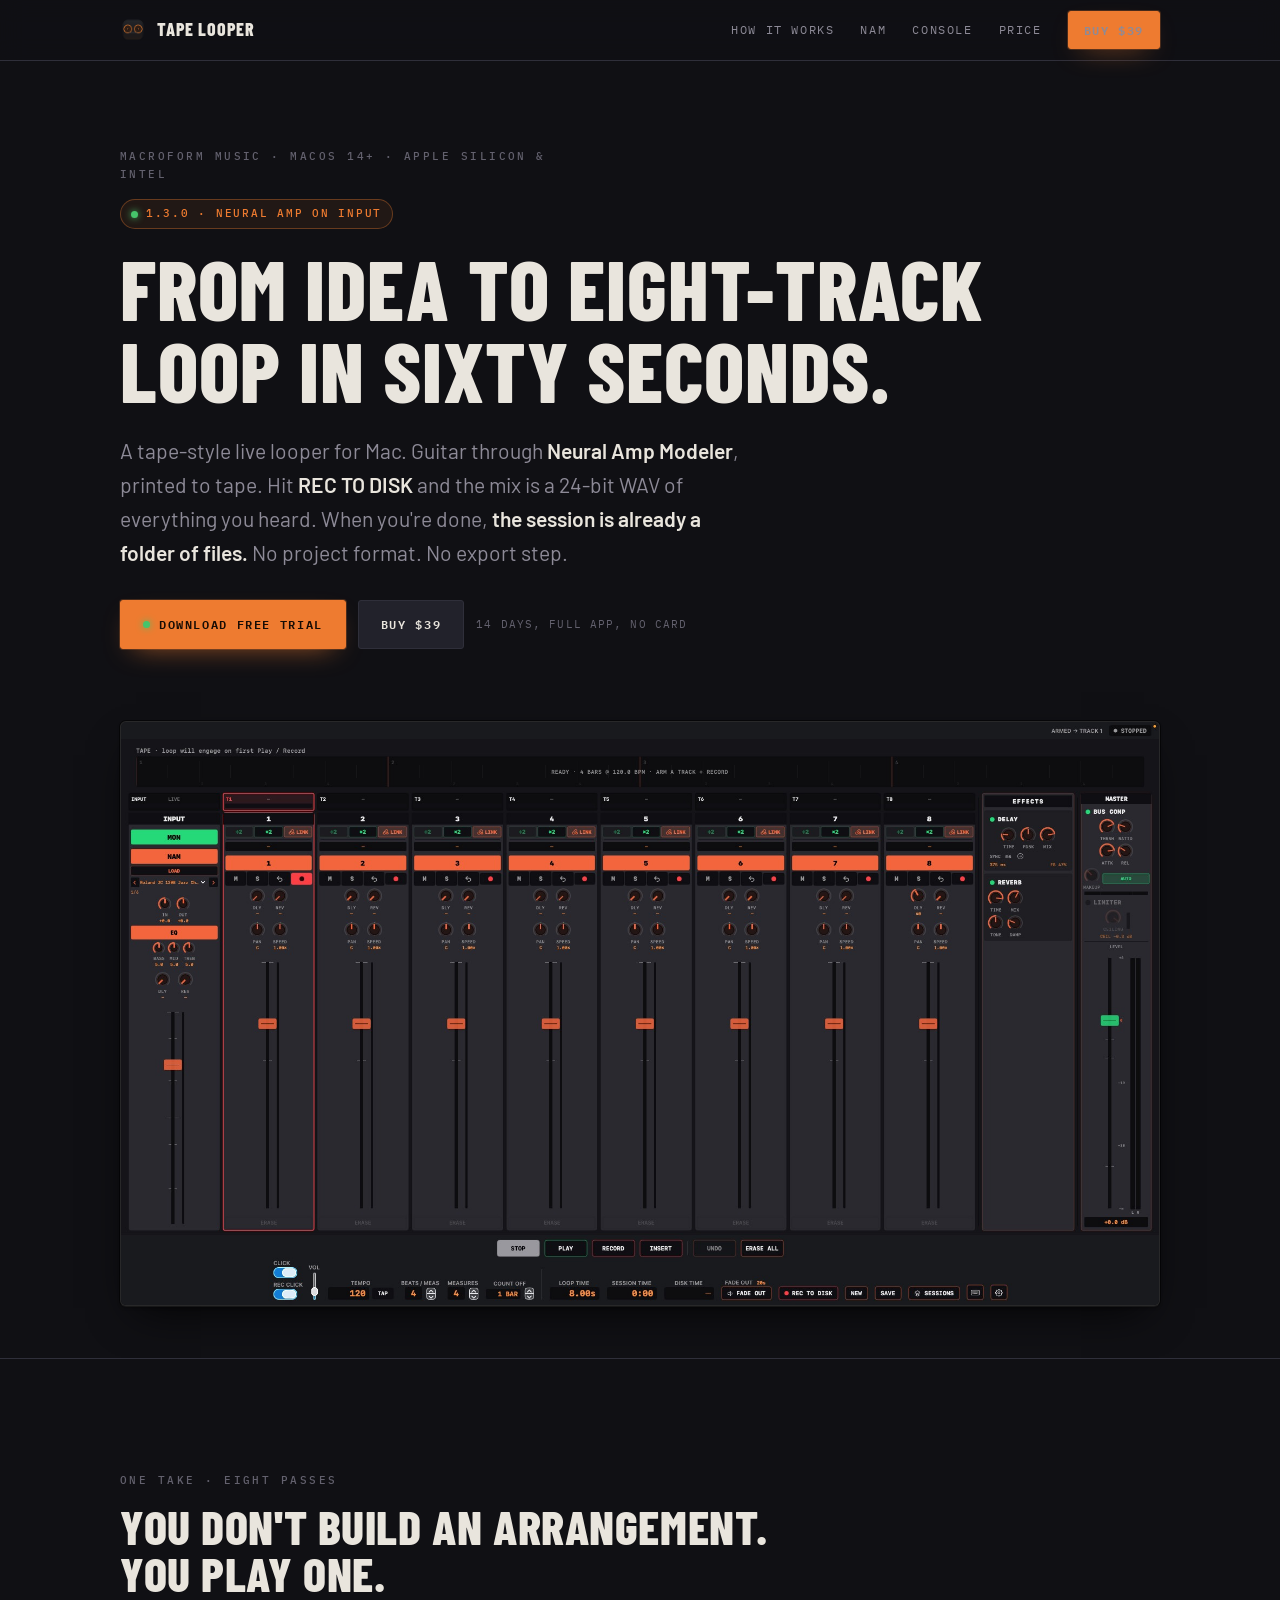
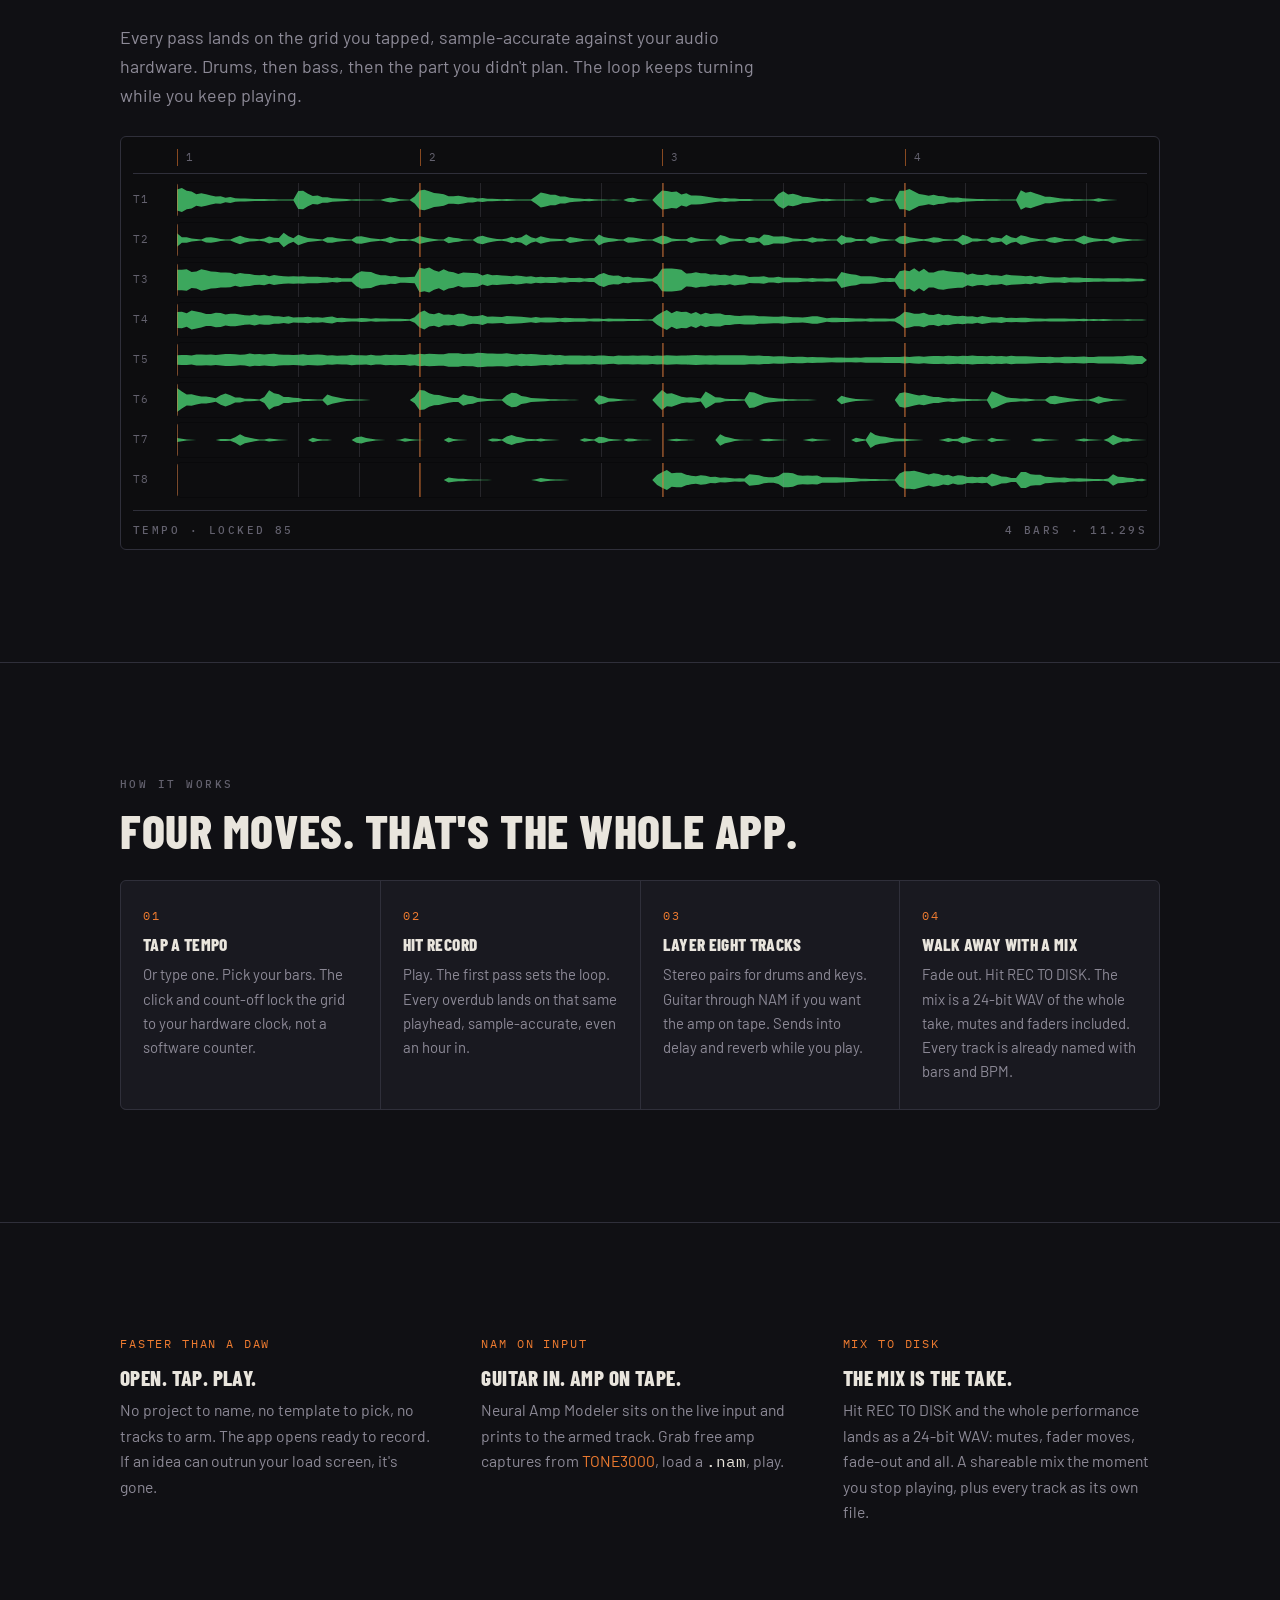
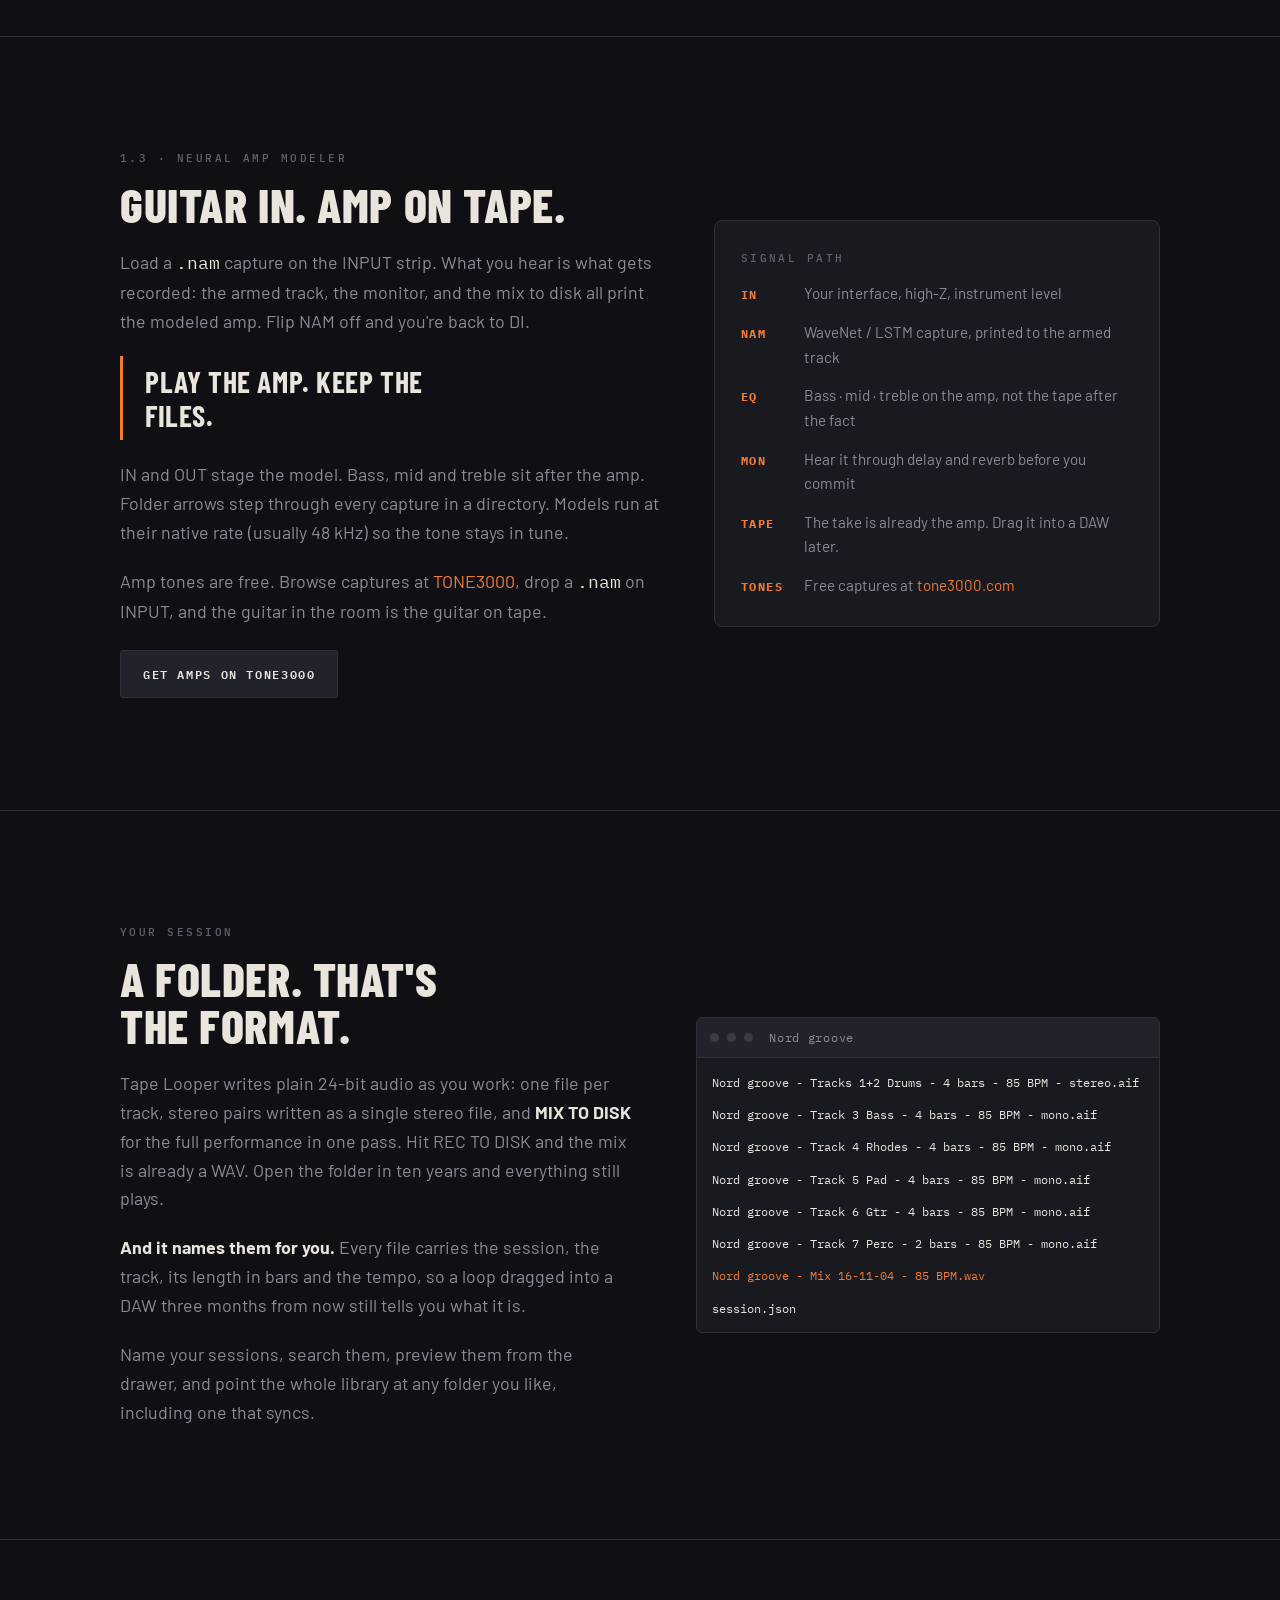
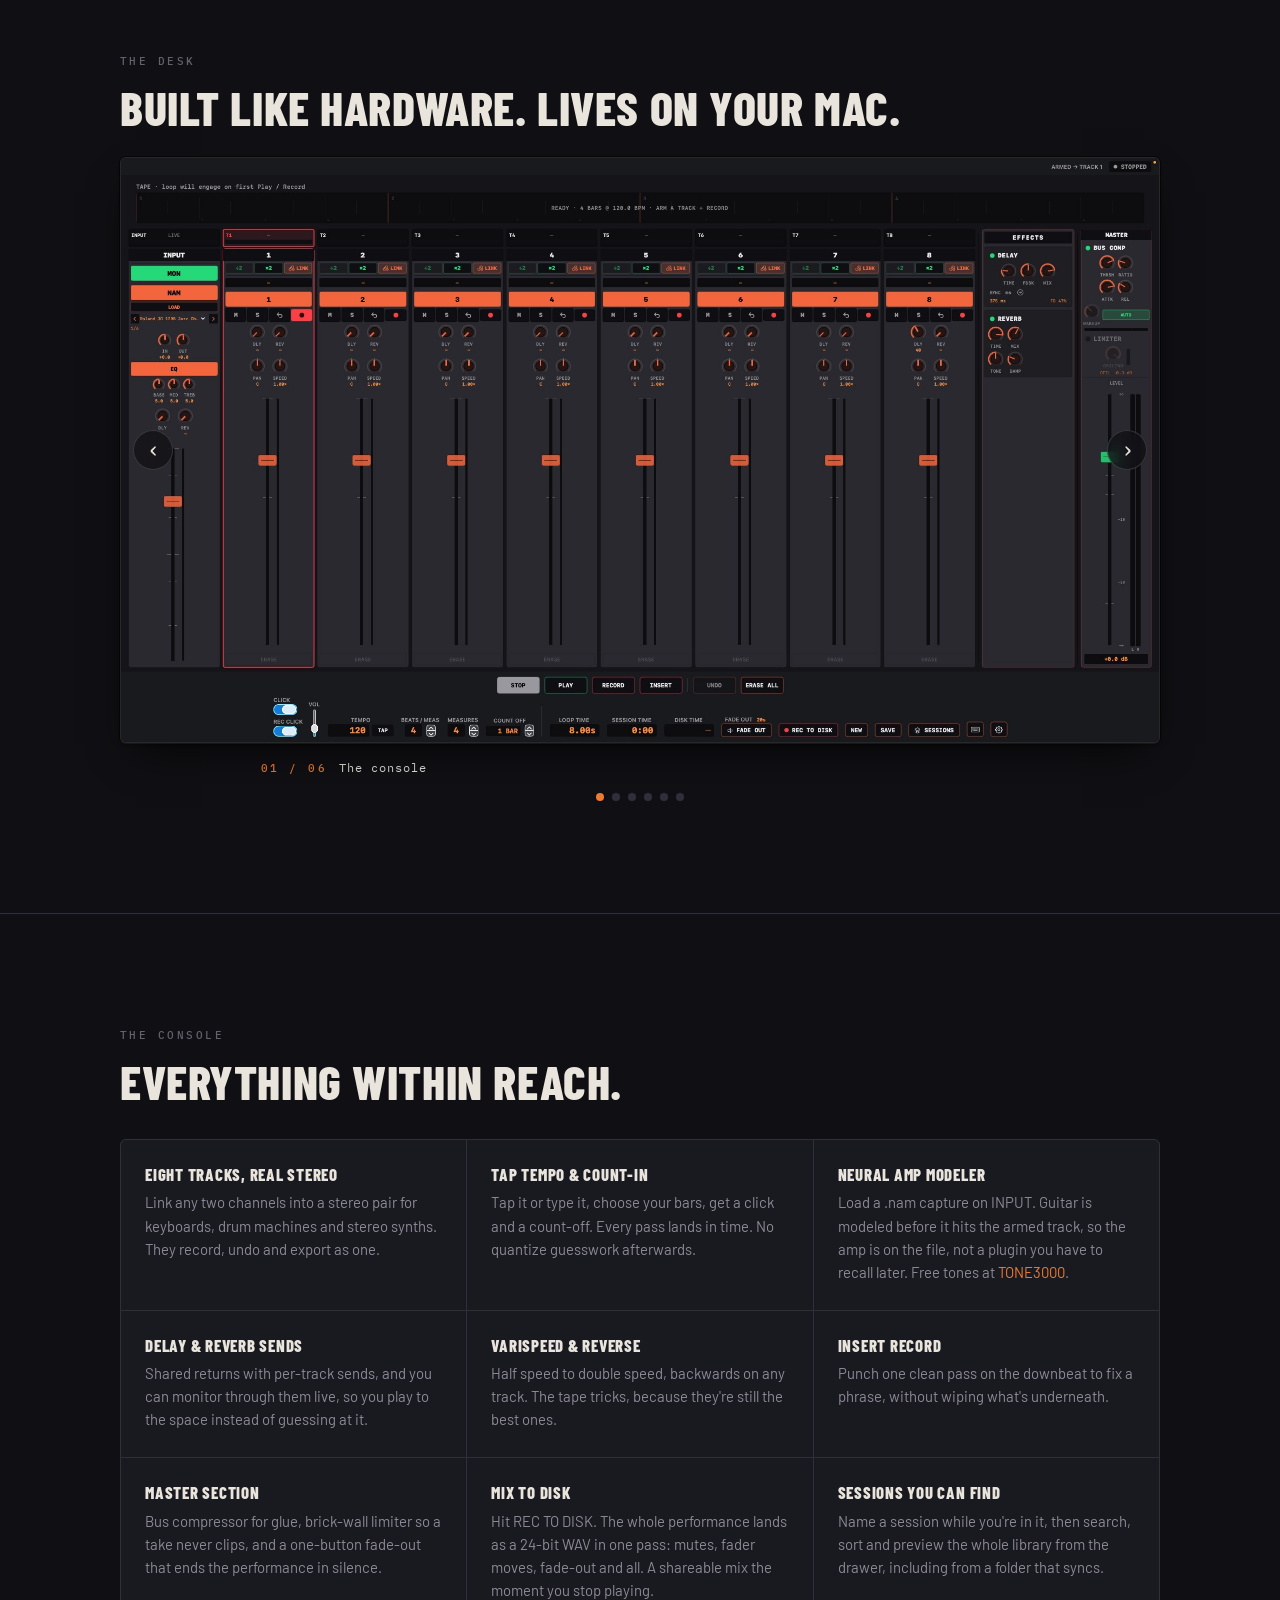
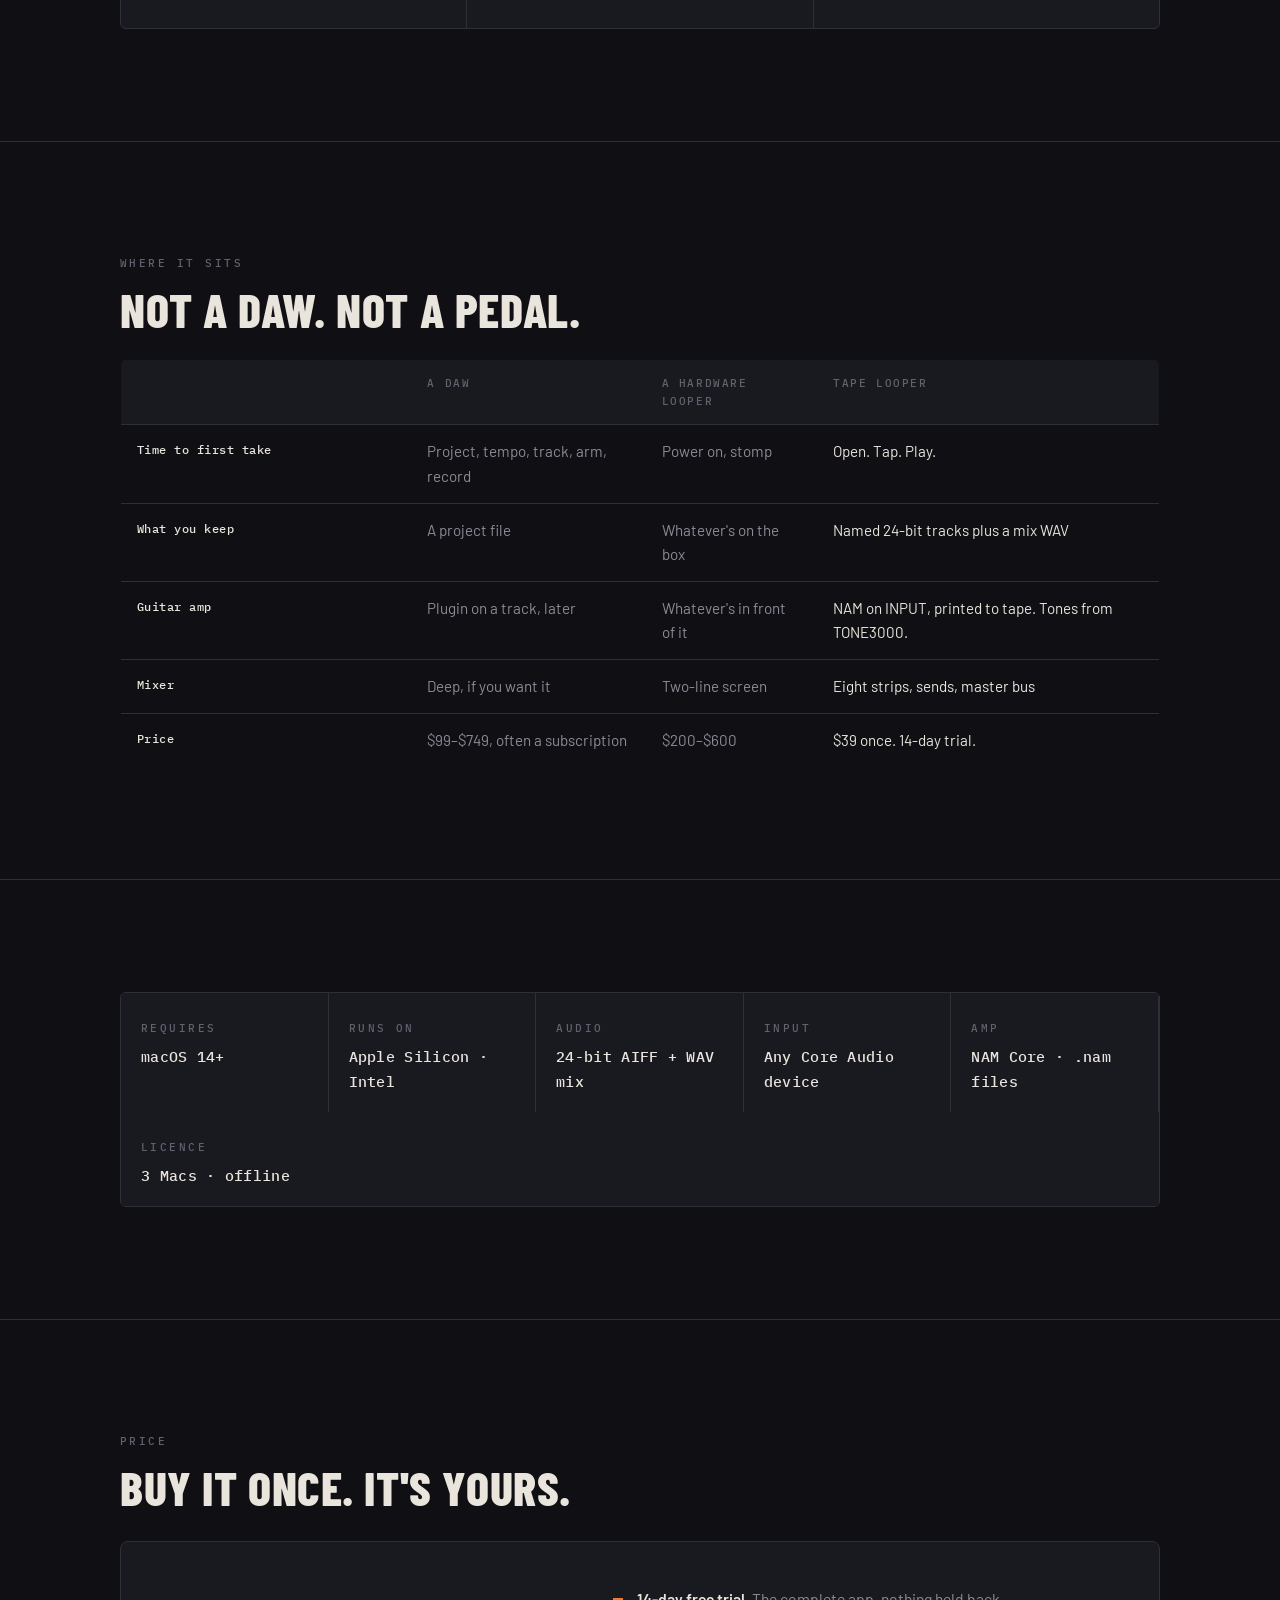
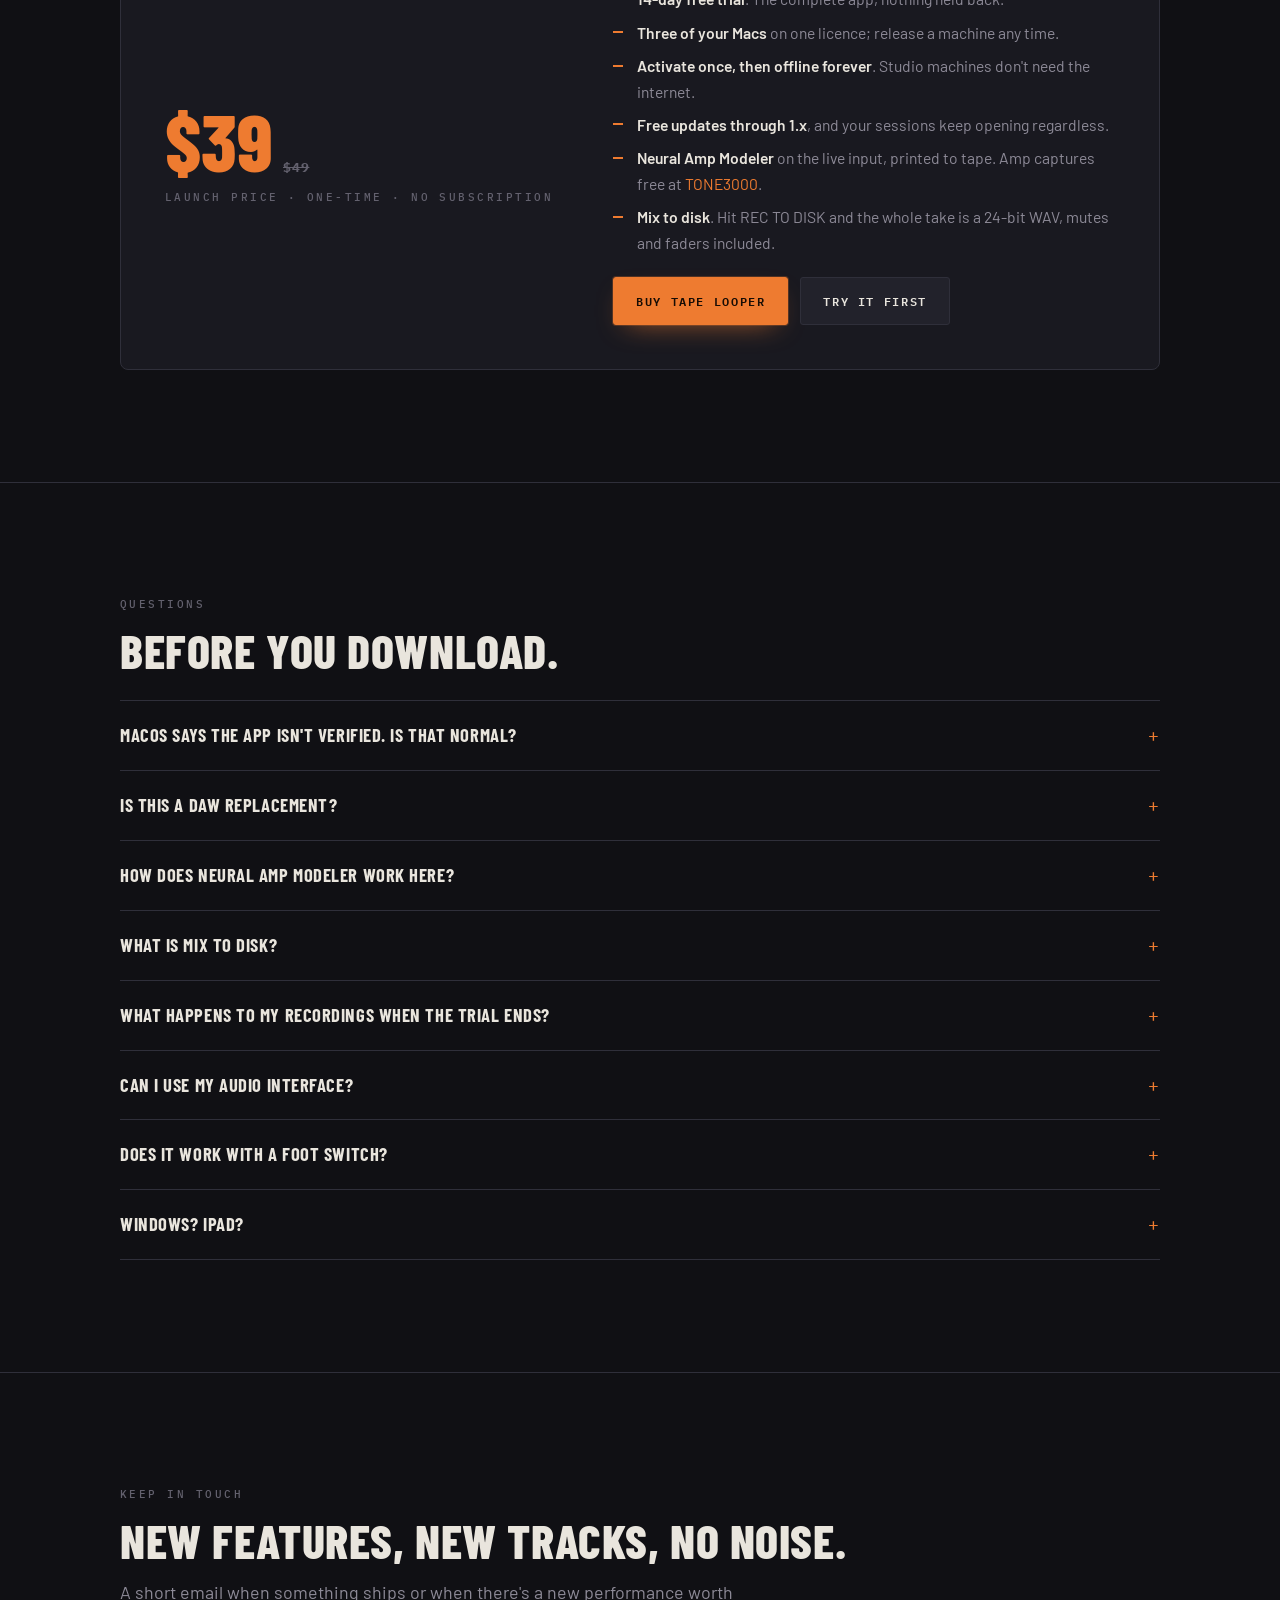
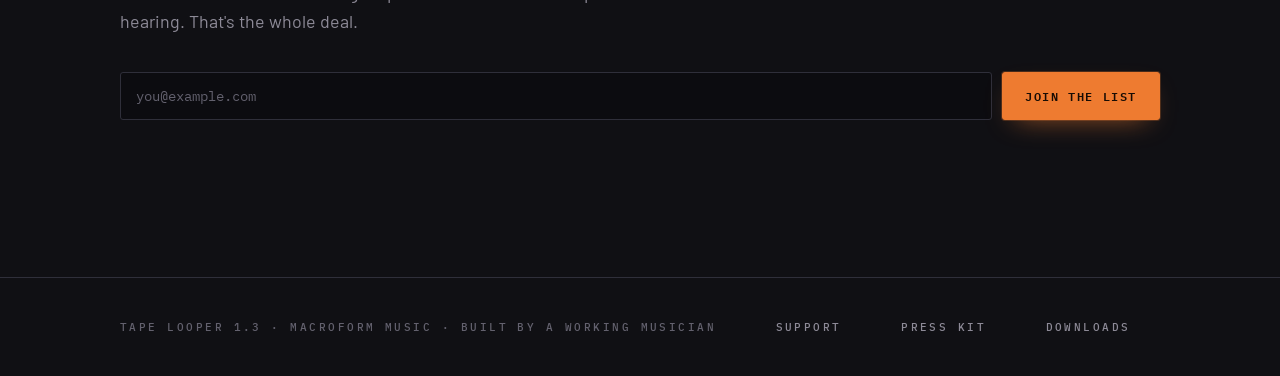
==== docs/index.html @ 1e046bfd "Tape Looper public downloads and product site" ====
<!doctype html>
<html lang="en">
<head>
<meta charset="utf-8">
<meta name="viewport" content="width=device-width, initial-scale=1">
<title>Tape Looper · 8-track tape looper for Mac</title>
<meta name="description" content="An 8-track tape-style live looper for Mac. Neural Amp Modeler on INPUT, mix to disk, and every track already a file you own. Amp captures free at TONE3000.">
<meta name="theme-color" content="#101014">
<meta name="keywords" content="looper, live looping, macOS, guitar looper, Neural Amp Modeler, NAM, TONE3000, mix to disk, tape looper, 8-track, overdub">

<meta property="og:type" content="website">
<meta property="og:title" content="Tape Looper · an 8-track tape looper for Mac">
<meta property="og:description" content="From idea to eight-track loop in sixty seconds. NAM on INPUT, mix to disk, and a folder of files. Amp captures free at TONE3000.">
<meta property="og:image" content="https://tapelooper.com/assets/og-cover.png">
<meta property="og:url" content="https://tapelooper.com/">
<meta name="twitter:card" content="summary_large_image">
<meta name="twitter:title" content="Tape Looper · 8-track tape looper for Mac">
<meta name="twitter:description" content="From idea to eight-track loop in sixty seconds. NAM on INPUT, mix to disk, folder of files.">
<meta name="twitter:image" content="https://tapelooper.com/assets/og-cover.png">

<link rel="canonical" href="https://tapelooper.com/">
<link rel="icon" href="assets/icon.png">
<link rel="apple-touch-icon" href="assets/icon.png">
<link rel="preconnect" href="https://fonts.googleapis.com">
<link rel="preconnect" href="https://fonts.gstatic.com" crossorigin>
<link rel="stylesheet" href="https://fonts.googleapis.com/css2?family=Barlow+Condensed:wght@600;700;800&family=Barlow:wght@400;500;600&family=IBM+Plex+Mono:wght@400;500;600&display=swap">
<link rel="stylesheet" href="assets/site.css">
</head>
<body>

<header class="top">
  <div class="wrap">
    <a class="brand" href="#top"><img src="assets/icon.png" alt=""><span>Tape&nbsp;Looper</span></a>
    <nav>
      <a href="#how" class="hide-sm">How it works</a>
      <a href="#nam" class="hide-sm">NAM</a>
      <a href="#console" class="hide-sm">Console</a>
      <a href="#price" class="price-link">Price</a>
      <a class="btn btn-primary btn-sm" href="https://tapelooper.lemonsqueezy.com" data-buy>Buy $39</a>
    </nav>
  </div>
</header>

<main id="top">

<!-- ── HERO ─────────────────────────────────────────────────────────── -->
<section class="hero">
  <div class="wrap">
    <p class="legend">Macroform Music · macOS 14+ · Apple&nbsp;Silicon &amp; Intel</p>
    <p class="chip" style="margin-top:16px"><span class="lit"></span>1.3.0 · Neural Amp on INPUT</p>
    <h1>From idea to eight-track loop in sixty seconds.</h1>
    <p class="sub">A tape-style live looper for Mac. Guitar through <strong>Neural Amp Modeler</strong>, printed to tape. Hit <strong>REC TO DISK</strong> and the mix is a 24-bit WAV of everything you heard. When you're done, <strong>the session is already a folder of files.</strong> No project format. No export step.</p>
    <div class="cta">
      <a class="btn btn-primary" href="https://github.com/koostix/tape-looper/releases/latest/download/TapeLooper.dmg" data-download><span class="lit"></span>Download free trial</a>
      <a class="btn" href="https://tapelooper.lemonsqueezy.com" data-buy>Buy $39</a>
      <span class="fine">14 days, full app, no card</span>
    </div>
    <figure class="hero-banner">
      <img src="assets/console.jpg" width="1920" height="1080"
           alt="Tape Looper 1.3.0: eight channel strips, Neural Amp Modeler on the INPUT strip with a Jazz Chorus capture loaded, tape timeline across the top, delay and reverb rack, and a master section with bus compressor and limiter.">
    </figure>
  </div>
</section>

<!-- ── TAPE STRIP ───────────────────────────────────────────────────── -->
<section class="pad">
  <div class="wrap stack" style="gap:26px">
    <div>
      <p class="legend">One take · eight passes</p>
      <h2 style="margin-top:14px">You don't build an arrangement.<br>You play one.</h2>
    </div>
    <p style="color:var(--dim)">Every pass lands on the grid you tapped, sample-accurate against your audio hardware. Drums, then bass, then the part you didn't plan. The loop keeps turning while you keep playing.</p>
    <div class="tape" aria-hidden="true">
      <div class="tape-ruler"><span></span><div class="bars"><span>1</span><span>2</span><span>3</span><span>4</span></div></div>
      <div class="lane"><span class="n">T1</span><span class="track"><svg viewBox="0 0 960 44" preserveAspectRatio="none" focusable="false" style="animation-delay:.05s"><path d="M0,22.0L0.0,8.3L4.8,6.6L9.6,10.0L14.4,10.9L19.2,14.7L24.0,13.2L28.8,14.7L33.6,16.3L38.4,17.5L43.2,17.0L48.0,19.0L52.8,18.2L57.6,19.6L62.4,20.1L67.2,20.0L72.0,20.4L76.8,20.6L81.6,20.8L86.4,20.7L91.2,20.9L96.0,20.9L100.8,21.4L105.6,21.3L110.4,21.3L115.2,21.4L120.0,10.2L124.8,10.0L129.6,13.8L134.4,16.9L139.2,16.2L144.0,18.5L148.8,18.5L153.6,19.6L158.4,19.9L163.2,20.4L168.0,20.7L172.8,21.2L177.6,21.0L182.4,21.4L187.2,21.5L192.0,21.5L196.8,21.6L201.6,21.7L206.4,20.0L211.2,18.8L216.0,19.8L220.8,20.9L225.6,21.4L230.4,21.7L235.2,17.5L240.0,9.7L244.8,8.7L249.6,10.8L254.4,12.9L259.2,13.5L264.0,14.4L268.8,17.0L273.6,17.3L278.4,16.6L283.2,17.4L288.0,18.8L292.8,18.8L297.6,20.0L302.4,19.5L307.2,20.4L312.0,20.5L316.8,20.8L321.6,20.9L326.4,20.8L331.2,21.1L336.0,21.4L340.8,21.3L345.6,21.5L350.4,21.5L355.2,17.0L360.0,12.2L364.8,13.5L369.6,15.2L374.4,15.3L379.2,17.6L384.0,17.6L388.8,19.2L393.6,19.6L398.4,20.2L403.2,20.7L408.0,20.5L412.8,21.1L417.6,21.3L422.4,21.3L427.2,21.6L432.0,21.5L436.8,21.6L441.6,22.0L446.4,19.6L451.2,19.2L456.0,20.6L460.8,21.4L465.6,21.7L470.4,22.0L475.2,15.4L480.0,9.6L484.8,10.3L489.6,11.7L494.4,11.0L499.2,14.8L504.0,13.3L508.8,16.3L513.6,16.2L518.4,16.6L523.2,17.4L528.0,18.5L532.8,19.4L537.6,19.9L542.4,19.4L547.2,19.9L552.0,20.1L556.8,20.7L561.6,20.6L566.4,20.7L571.2,21.2L576.0,21.3L580.8,21.4L585.6,21.3L590.4,21.5L595.2,14.3L600.0,10.6L604.8,14.8L609.6,13.8L614.4,15.4L619.2,17.9L624.0,18.0L628.8,19.0L633.6,20.1L638.4,20.6L643.2,20.3L648.0,21.1L652.8,21.2L657.6,21.4L662.4,21.5L667.2,21.5L672.0,21.7L676.8,21.8L681.6,22.0L686.4,18.2L691.2,18.7L696.0,20.5L700.8,21.3L705.6,21.5L710.4,22.0L715.2,10.1L720.0,9.9L724.8,7.8L729.6,10.9L734.4,14.1L739.2,15.1L744.0,16.6L748.8,15.2L753.6,16.7L758.4,17.0L763.2,18.7L768.0,19.0L772.8,18.8L777.6,19.8L782.4,19.9L787.2,20.4L792.0,20.7L796.8,20.7L801.6,21.1L806.4,21.1L811.2,21.1L816.0,21.4L820.8,21.3L825.6,21.4L830.4,21.5L835.2,9.3L840.0,12.5L844.8,11.4L849.6,13.7L854.4,15.4L859.2,17.8L864.0,17.9L868.8,18.7L873.6,19.6L878.4,20.3L883.2,20.4L888.0,21.0L892.8,20.9L897.6,21.3L902.4,21.3L907.2,21.1L912.0,19.8L916.8,20.6L921.6,21.3L926.4,21.6L931.2,22.0L936.0,22.0L940.8,22.0L945.6,22.0L950.4,22.0L955.2,22.0L960,22.0L955.2,22.0L950.4,22.0L945.6,22.0L940.8,22.0L936.0,22.0L931.2,22.0L926.4,22.4L921.6,22.7L916.8,23.4L912.0,24.2L907.2,22.9L902.4,22.7L897.6,22.7L892.8,23.1L888.0,23.0L883.2,23.6L878.4,23.7L873.6,24.4L868.8,25.3L864.0,26.1L859.2,26.2L854.4,28.6L849.6,30.3L844.8,32.6L840.0,31.5L835.2,34.7L830.4,22.5L825.6,22.6L820.8,22.7L816.0,22.6L811.2,22.9L806.4,22.9L801.6,22.9L796.8,23.3L792.0,23.3L787.2,23.6L782.4,24.1L777.6,24.2L772.8,25.2L768.0,25.0L763.2,25.3L758.4,27.0L753.6,27.3L748.8,28.8L744.0,27.4L739.2,28.9L734.4,29.9L729.6,33.1L724.8,36.2L720.0,34.1L715.2,33.9L710.4,22.0L705.6,22.5L700.8,22.7L696.0,23.5L691.2,25.3L686.4,25.8L681.6,22.0L676.8,22.2L672.0,22.3L667.2,22.5L662.4,22.5L657.6,22.6L652.8,22.8L648.0,22.9L643.2,23.7L638.4,23.4L633.6,23.9L628.8,25.0L624.0,26.0L619.2,26.1L614.4,28.6L609.6,30.2L604.8,29.2L600.0,33.4L595.2,29.7L590.4,22.5L585.6,22.7L580.8,22.6L576.0,22.7L571.2,22.8L566.4,23.3L561.6,23.4L556.8,23.3L552.0,23.9L547.2,24.1L542.4,24.6L537.6,24.1L532.8,24.6L528.0,25.5L523.2,26.6L518.4,27.4L513.6,27.8L508.8,27.7L504.0,30.7L499.2,29.2L494.4,33.0L489.6,32.3L484.8,33.7L480.0,34.4L475.2,28.6L470.4,22.0L465.6,22.3L460.8,22.6L456.0,23.4L451.2,24.8L446.4,24.4L441.6,22.0L436.8,22.4L432.0,22.5L427.2,22.4L422.4,22.7L417.6,22.7L412.8,22.9L408.0,23.5L403.2,23.3L398.4,23.8L393.6,24.4L388.8,24.8L384.0,26.4L379.2,26.4L374.4,28.7L369.6,28.8L364.8,30.5L360.0,31.8L355.2,27.0L350.4,22.5L345.6,22.5L340.8,22.7L336.0,22.6L331.2,22.9L326.4,23.2L321.6,23.1L316.8,23.2L312.0,23.5L307.2,23.6L302.4,24.5L297.6,24.0L292.8,25.2L288.0,25.2L283.2,26.6L278.4,27.4L273.6,26.7L268.8,27.0L264.0,29.6L259.2,30.5L254.4,31.1L249.6,33.2L244.8,35.3L240.0,34.3L235.2,26.5L230.4,22.3L225.6,22.6L220.8,23.1L216.0,24.2L211.2,25.2L206.4,24.0L201.6,22.3L196.8,22.4L192.0,22.5L187.2,22.5L182.4,22.6L177.6,23.0L172.8,22.8L168.0,23.3L163.2,23.6L158.4,24.1L153.6,24.4L148.8,25.5L144.0,25.5L139.2,27.8L134.4,27.1L129.6,30.2L124.8,34.0L120.0,33.8L115.2,22.6L110.4,22.7L105.6,22.7L100.8,22.6L96.0,23.1L91.2,23.1L86.4,23.3L81.6,23.2L76.8,23.4L72.0,23.6L67.2,24.0L62.4,23.9L57.6,24.4L52.8,25.8L48.0,25.0L43.2,27.0L38.4,26.5L33.6,27.7L28.8,29.3L24.0,30.8L19.2,29.3L14.4,33.1L9.6,34.0L4.8,37.4L0.0,35.7Z" fill="#46c46b" fill-opacity=".85"/></svg></span></div>
      <div class="lane"><span class="n">T2</span><span class="track"><svg viewBox="0 0 960 44" preserveAspectRatio="none" focusable="false" style="animation-delay:.22s"><path d="M0,22.0L0.0,13.4L4.8,18.3L9.6,18.6L14.4,20.0L19.2,20.8L24.0,21.2L28.8,18.8L33.6,18.3L38.4,19.4L43.2,20.7L48.0,21.3L52.8,21.5L57.6,18.7L62.4,16.4L67.2,18.9L72.0,19.9L76.8,20.5L81.6,21.0L86.4,20.1L91.2,17.5L96.0,19.1L100.8,19.5L105.6,12.5L110.4,17.2L115.2,19.7L120.0,15.2L124.8,17.6L129.6,19.4L134.4,19.9L139.2,20.8L144.0,21.2L148.8,18.4L153.6,18.6L158.4,19.6L163.2,20.5L168.0,21.0L172.8,21.5L177.6,17.5L182.4,17.2L187.2,18.6L192.0,19.8L196.8,20.4L201.6,21.0L206.4,19.9L211.2,17.9L216.0,19.8L220.8,20.7L225.6,20.8L230.4,21.4L235.2,20.0L240.0,16.9L244.8,18.5L249.6,19.8L254.4,20.7L259.2,21.2L264.0,21.2L268.8,17.9L273.6,19.2L278.4,19.7L283.2,21.0L288.0,21.2L292.8,21.6L297.6,17.8L302.4,16.5L307.2,18.3L312.0,19.6L316.8,20.7L321.6,21.1L326.4,20.0L331.2,17.8L336.0,19.6L340.8,18.4L345.6,14.6L350.4,18.5L355.2,20.0L360.0,17.0L364.8,18.9L369.6,20.0L374.4,20.4L379.2,20.8L384.0,21.4L388.8,18.0L393.6,19.0L398.4,20.0L403.2,20.9L408.0,21.4L412.8,21.5L417.6,15.0L422.4,18.1L427.2,19.4L432.0,20.1L436.8,20.9L441.6,21.3L446.4,18.4L451.2,18.7L456.0,19.8L460.8,20.6L465.6,21.2L470.4,21.4L475.2,18.9L480.0,16.1L484.8,17.6L489.6,20.1L494.4,20.8L499.2,20.9L504.0,20.9L508.8,18.0L513.6,19.6L518.4,20.6L523.2,20.9L528.0,21.4L532.8,21.6L537.6,15.4L542.4,17.1L547.2,19.6L552.0,20.5L556.8,20.8L561.6,21.2L566.4,18.1L571.2,18.4L576.0,20.0L580.8,15.0L585.6,15.5L590.4,17.6L595.2,17.5L600.0,17.1L604.8,18.6L609.6,19.9L614.4,20.3L619.2,21.0L624.0,20.3L628.8,18.6L633.6,20.0L638.4,20.1L643.2,20.9L648.0,21.4L652.8,21.5L657.6,15.6L662.4,18.5L667.2,18.8L672.0,20.6L676.8,20.8L681.6,21.2L686.4,17.1L691.2,18.2L696.0,20.0L700.8,20.8L705.6,21.2L710.4,21.6L715.2,17.4L720.0,16.4L724.8,18.5L729.6,19.5L734.4,20.5L739.2,21.0L744.0,20.1L748.8,18.4L753.6,19.1L758.4,20.8L763.2,20.9L768.0,21.3L772.8,20.2L777.6,15.2L782.4,17.3L787.2,19.9L792.0,20.2L796.8,20.9L801.6,21.4L806.4,18.1L811.2,19.2L816.0,20.1L820.8,15.3L825.6,18.6L830.4,19.8L835.2,15.8L840.0,17.2L844.8,19.2L849.6,20.1L854.4,21.0L859.2,21.3L864.0,19.0L868.8,18.2L873.6,19.4L878.4,20.8L883.2,21.1L888.0,21.5L892.8,18.7L897.6,16.1L902.4,18.3L907.2,19.8L912.0,20.5L916.8,20.9L921.6,20.5L926.4,17.4L931.2,19.1L936.0,20.0L940.8,20.8L945.6,21.3L950.4,21.5L955.2,21.7L960,22.0L955.2,22.3L950.4,22.5L945.6,22.7L940.8,23.2L936.0,24.0L931.2,24.9L926.4,26.6L921.6,23.5L916.8,23.1L912.0,23.5L907.2,24.2L902.4,25.7L897.6,27.9L892.8,25.3L888.0,22.5L883.2,22.9L878.4,23.2L873.6,24.6L868.8,25.8L864.0,25.0L859.2,22.7L854.4,23.0L849.6,23.9L844.8,24.8L840.0,26.8L835.2,28.2L830.4,24.2L825.6,25.4L820.8,28.7L816.0,23.9L811.2,24.8L806.4,25.9L801.6,22.6L796.8,23.1L792.0,23.8L787.2,24.1L782.4,26.7L777.6,28.8L772.8,23.8L768.0,22.7L763.2,23.1L758.4,23.2L753.6,24.9L748.8,25.6L744.0,23.9L739.2,23.0L734.4,23.5L729.6,24.5L724.8,25.5L720.0,27.6L715.2,26.6L710.4,22.4L705.6,22.8L700.8,23.2L696.0,24.0L691.2,25.8L686.4,26.9L681.6,22.8L676.8,23.2L672.0,23.4L667.2,25.2L662.4,25.5L657.6,28.4L652.8,22.5L648.0,22.6L643.2,23.1L638.4,23.9L633.6,24.0L628.8,25.4L624.0,23.7L619.2,23.0L614.4,23.7L609.6,24.1L604.8,25.4L600.0,26.9L595.2,26.5L590.4,26.4L585.6,28.5L580.8,29.0L576.0,24.0L571.2,25.6L566.4,25.9L561.6,22.8L556.8,23.2L552.0,23.5L547.2,24.4L542.4,26.9L537.6,28.6L532.8,22.4L528.0,22.6L523.2,23.1L518.4,23.4L513.6,24.4L508.8,26.0L504.0,23.1L499.2,23.1L494.4,23.2L489.6,23.9L484.8,26.4L480.0,27.9L475.2,25.1L470.4,22.6L465.6,22.8L460.8,23.4L456.0,24.2L451.2,25.3L446.4,25.6L441.6,22.7L436.8,23.1L432.0,23.9L427.2,24.6L422.4,25.9L417.6,29.0L412.8,22.5L408.0,22.6L403.2,23.1L398.4,24.0L393.6,25.0L388.8,26.0L384.0,22.6L379.2,23.2L374.4,23.6L369.6,24.0L364.8,25.1L360.0,27.0L355.2,24.0L350.4,25.5L345.6,29.4L340.8,25.6L336.0,24.4L331.2,26.2L326.4,24.0L321.6,22.9L316.8,23.3L312.0,24.4L307.2,25.7L302.4,27.5L297.6,26.2L292.8,22.4L288.0,22.8L283.2,23.0L278.4,24.3L273.6,24.8L268.8,26.1L264.0,22.8L259.2,22.8L254.4,23.3L249.6,24.2L244.8,25.5L240.0,27.1L235.2,24.0L230.4,22.6L225.6,23.2L220.8,23.3L216.0,24.2L211.2,26.1L206.4,24.1L201.6,23.0L196.8,23.6L192.0,24.2L187.2,25.4L182.4,26.8L177.6,26.5L172.8,22.5L168.0,23.0L163.2,23.5L158.4,24.4L153.6,25.4L148.8,25.6L144.0,22.8L139.2,23.2L134.4,24.1L129.6,24.6L124.8,26.4L120.0,28.8L115.2,24.3L110.4,26.8L105.6,31.5L100.8,24.5L96.0,24.9L91.2,26.5L86.4,23.9L81.6,23.0L76.8,23.5L72.0,24.1L67.2,25.1L62.4,27.6L57.6,25.3L52.8,22.5L48.0,22.7L43.2,23.3L38.4,24.6L33.6,25.7L28.8,25.2L24.0,22.8L19.2,23.2L14.4,24.0L9.6,25.4L4.8,25.7L0.0,30.6Z" fill="#46c46b" fill-opacity=".85"/></svg></span></div>
      <div class="lane"><span class="n">T3</span><span class="track"><svg viewBox="0 0 960 44" preserveAspectRatio="none" focusable="false" style="animation-delay:.39s"><path d="M0,22.0L0.0,8.7L4.8,8.6L9.6,8.0L14.4,11.7L19.2,11.1L24.0,8.0L28.8,9.4L33.6,11.0L38.4,11.3L43.2,12.3L48.0,12.4L52.8,12.5L57.6,14.6L62.4,13.0L67.2,13.8L72.0,14.2L76.8,15.6L81.6,15.7L86.4,15.1L91.2,17.2L96.0,15.5L100.8,16.6L105.6,17.1L110.4,17.6L115.2,17.3L120.0,17.4L124.8,17.3L129.6,17.9L134.4,17.7L139.2,17.9L144.0,18.4L148.8,18.4L153.6,19.3L158.4,18.7L163.2,19.8L168.0,19.6L172.8,19.8L177.6,14.0L182.4,10.7L187.2,11.4L192.0,11.7L196.8,14.1L201.6,15.7L206.4,15.7L211.2,17.2L216.0,16.9L220.8,18.4L225.6,18.4L230.4,18.0L235.2,17.7L240.0,6.0L244.8,7.3L249.6,5.9L254.4,9.5L259.2,11.3L264.0,8.1L268.8,11.0L273.6,12.0L278.4,14.2L283.2,12.3L288.0,12.7L292.8,13.1L297.6,13.3L302.4,16.1L307.2,14.3L312.0,16.0L316.8,15.4L321.6,16.3L326.4,16.6L331.2,17.0L336.0,16.3L340.8,16.9L345.6,17.8L350.4,17.1L355.2,18.4L360.0,17.8L364.8,18.6L369.6,18.0L374.4,18.2L379.2,19.0L384.0,18.5L388.8,19.5L393.6,19.3L398.4,19.1L403.2,19.9L408.0,19.4L412.8,19.5L417.6,15.0L422.4,13.0L427.2,15.6L432.0,16.4L436.8,16.2L441.6,18.6L446.4,17.8L451.2,19.0L456.0,19.0L460.8,19.5L465.6,20.0L470.4,20.5L475.2,16.5L480.0,7.4L484.8,7.1L489.6,7.1L494.4,7.8L499.2,8.8L504.0,13.5L508.8,13.4L513.6,11.9L518.4,13.3L523.2,13.2L528.0,14.8L532.8,14.5L537.6,15.4L542.4,15.1L547.2,16.5L552.0,14.9L556.8,15.7L561.6,16.3L566.4,18.0L571.2,17.7L576.0,17.7L580.8,17.3L585.6,18.8L590.4,18.9L595.2,17.7L600.0,19.2L604.8,19.1L609.6,19.2L614.4,19.1L619.2,19.7L624.0,19.9L628.8,19.4L633.6,20.2L638.4,20.0L643.2,19.8L648.0,19.9L652.8,20.3L657.6,11.7L662.4,13.4L667.2,14.6L672.0,15.3L676.8,17.3L681.6,17.2L686.4,17.0L691.2,17.7L696.0,19.1L700.8,19.7L705.6,19.4L710.4,19.7L715.2,10.7L720.0,9.4L724.8,10.7L729.6,6.8L734.4,11.2L739.2,7.5L744.0,12.3L748.8,12.2L753.6,10.0L758.4,9.4L763.2,10.8L768.0,11.3L772.8,12.0L777.6,12.1L782.4,15.2L787.2,13.6L792.0,15.2L796.8,15.4L801.6,14.2L806.4,15.7L811.2,16.0L816.0,16.9L820.8,14.9L825.6,15.8L830.4,16.1L835.2,16.5L840.0,17.1L844.8,16.5L849.6,18.2L854.4,16.9L859.2,17.9L864.0,18.6L868.8,18.7L873.6,18.7L878.4,18.2L883.2,19.0L888.0,18.9L892.8,18.9L897.6,19.5L902.4,19.3L907.2,19.7L912.0,19.6L916.8,19.9L921.6,19.7L926.4,19.8L931.2,19.6L936.0,20.0L940.8,19.8L945.6,19.9L950.4,20.3L955.2,20.5L960,22.0L955.2,23.5L950.4,23.7L945.6,24.1L940.8,24.2L936.0,24.0L931.2,24.4L926.4,24.2L921.6,24.3L916.8,24.1L912.0,24.4L907.2,24.3L902.4,24.7L897.6,24.5L892.8,25.1L888.0,25.1L883.2,25.0L878.4,25.8L873.6,25.3L868.8,25.3L864.0,25.4L859.2,26.1L854.4,27.1L849.6,25.8L844.8,27.5L840.0,26.9L835.2,27.5L830.4,27.9L825.6,28.2L820.8,29.1L816.0,27.1L811.2,28.0L806.4,28.3L801.6,29.8L796.8,28.6L792.0,28.8L787.2,30.4L782.4,28.8L777.6,31.9L772.8,32.0L768.0,32.7L763.2,33.2L758.4,34.6L753.6,34.0L748.8,31.8L744.0,31.7L739.2,36.5L734.4,32.8L729.6,37.2L724.8,33.3L720.0,34.6L715.2,33.3L710.4,24.3L705.6,24.6L700.8,24.3L696.0,24.9L691.2,26.3L686.4,27.0L681.6,26.8L676.8,26.7L672.0,28.7L667.2,29.4L662.4,30.6L657.6,32.3L652.8,23.7L648.0,24.1L643.2,24.2L638.4,24.0L633.6,23.8L628.8,24.6L624.0,24.1L619.2,24.3L614.4,24.9L609.6,24.8L604.8,24.9L600.0,24.8L595.2,26.3L590.4,25.1L585.6,25.2L580.8,26.7L576.0,26.3L571.2,26.3L566.4,26.0L561.6,27.7L556.8,28.3L552.0,29.1L547.2,27.5L542.4,28.9L537.6,28.6L532.8,29.5L528.0,29.2L523.2,30.8L518.4,30.7L513.6,32.1L508.8,30.6L504.0,30.5L499.2,35.2L494.4,36.2L489.6,36.9L484.8,36.9L480.0,36.6L475.2,27.5L470.4,23.5L465.6,24.0L460.8,24.5L456.0,25.0L451.2,25.0L446.4,26.2L441.6,25.4L436.8,27.8L432.0,27.6L427.2,28.4L422.4,31.0L417.6,29.0L412.8,24.5L408.0,24.6L403.2,24.1L398.4,24.9L393.6,24.7L388.8,24.5L384.0,25.5L379.2,25.0L374.4,25.8L369.6,26.0L364.8,25.4L360.0,26.2L355.2,25.6L350.4,26.9L345.6,26.2L340.8,27.1L336.0,27.7L331.2,27.0L326.4,27.4L321.6,27.7L316.8,28.6L312.0,28.0L307.2,29.7L302.4,27.9L297.6,30.7L292.8,30.9L288.0,31.3L283.2,31.7L278.4,29.8L273.6,32.0L268.8,33.0L264.0,35.9L259.2,32.7L254.4,34.5L249.6,38.1L244.8,36.7L240.0,38.0L235.2,26.3L230.4,26.0L225.6,25.6L220.8,25.6L216.0,27.1L211.2,26.8L206.4,28.3L201.6,28.3L196.8,29.9L192.0,32.3L187.2,32.6L182.4,33.3L177.6,30.0L172.8,24.2L168.0,24.4L163.2,24.2L158.4,25.3L153.6,24.7L148.8,25.6L144.0,25.6L139.2,26.1L134.4,26.3L129.6,26.1L124.8,26.7L120.0,26.6L115.2,26.7L110.4,26.4L105.6,26.9L100.8,27.4L96.0,28.5L91.2,26.8L86.4,28.9L81.6,28.3L76.8,28.4L72.0,29.8L67.2,30.2L62.4,31.0L57.6,29.4L52.8,31.5L48.0,31.6L43.2,31.7L38.4,32.7L33.6,33.0L28.8,34.6L24.0,36.0L19.2,32.9L14.4,32.3L9.6,36.0L4.8,35.4L0.0,35.3Z" fill="#46c46b" fill-opacity=".85"/></svg></span></div>
      <div class="lane"><span class="n">T4</span><span class="track"><svg viewBox="0 0 960 44" preserveAspectRatio="none" focusable="false" style="animation-delay:.56s"><path d="M0,22.0L0.0,11.6L4.8,11.3L9.6,13.2L14.4,9.7L19.2,11.1L24.0,12.4L28.8,14.3L33.6,14.3L38.4,12.5L43.2,13.1L48.0,15.0L52.8,13.9L57.6,14.0L62.4,15.0L67.2,15.7L72.0,16.1L76.8,15.0L81.6,16.4L86.4,15.8L91.2,16.0L96.0,17.1L100.8,17.2L105.6,18.2L110.4,17.3L115.2,18.7L120.0,18.5L124.8,18.3L129.6,17.7L134.4,18.8L139.2,18.6L144.0,19.1L148.8,18.2L153.6,17.4L158.4,19.4L163.2,19.0L168.0,19.8L172.8,20.0L177.6,20.2L182.4,19.4L187.2,19.7L192.0,20.4L196.8,19.7L201.6,20.2L206.4,20.2L211.2,20.5L216.0,20.5L220.8,20.5L225.6,20.7L230.4,20.9L235.2,18.6L240.0,12.4L244.8,9.8L249.6,13.6L254.4,14.6L259.2,12.7L264.0,15.3L268.8,14.8L273.6,15.7L278.4,14.0L283.2,13.8L288.0,16.2L292.8,17.1L297.6,16.7L302.4,15.6L307.2,17.8L312.0,17.5L316.8,17.7L321.6,18.2L326.4,16.9L331.2,17.0L336.0,17.4L340.8,17.8L345.6,18.5L350.4,19.0L355.2,18.2L360.0,19.1L364.8,18.7L369.6,18.9L374.4,19.2L379.2,19.7L384.0,19.2L388.8,19.3L393.6,19.7L398.4,19.6L403.2,19.7L408.0,20.5L412.8,20.1L417.6,20.1L422.4,20.6L427.2,20.2L432.0,20.4L436.8,20.4L441.6,20.5L446.4,20.6L451.2,20.7L456.0,20.7L460.8,21.0L465.6,21.2L470.4,21.0L475.2,15.9L480.0,11.9L484.8,9.2L489.6,13.2L494.4,10.2L499.2,11.8L504.0,11.2L508.8,13.8L513.6,11.5L518.4,14.9L523.2,12.5L528.0,14.3L532.8,13.7L537.6,13.7L542.4,15.6L547.2,15.6L552.0,16.5L556.8,16.8L561.6,16.2L566.4,16.3L571.2,16.3L576.0,17.3L580.8,17.1L585.6,17.4L590.4,17.9L595.2,17.9L600.0,17.0L604.8,17.7L609.6,18.4L614.4,18.4L619.2,18.8L624.0,18.2L628.8,17.1L633.6,17.3L638.4,18.3L643.2,19.6L648.0,19.0L652.8,19.0L657.6,19.4L662.4,19.5L667.2,19.8L672.0,20.1L676.8,20.1L681.6,20.4L686.4,19.7L691.2,19.9L696.0,19.9L700.8,20.2L705.6,20.3L710.4,20.2L715.2,16.4L720.0,11.4L724.8,12.2L729.6,13.9L734.4,14.0L739.2,12.7L744.0,15.2L748.8,15.4L753.6,13.8L758.4,15.9L763.2,15.2L768.0,16.6L772.8,17.3L777.6,16.4L782.4,17.4L787.2,17.2L792.0,18.4L796.8,16.9L801.6,17.9L806.4,18.9L811.2,18.8L816.0,18.1L820.8,19.3L825.6,19.2L830.4,19.5L835.2,19.1L840.0,19.0L844.8,19.6L849.6,20.1L854.4,20.0L859.2,20.3L864.0,20.2L868.8,20.0L873.6,20.1L878.4,20.1L883.2,20.4L888.0,20.4L892.8,20.6L897.6,20.5L902.4,21.0L907.2,20.6L912.0,20.9L916.8,20.8L921.6,21.0L926.4,21.2L931.2,21.3L936.0,21.3L940.8,21.0L945.6,21.3L950.4,21.3L955.2,21.4L960,22.0L955.2,22.6L950.4,22.7L945.6,22.7L940.8,23.0L936.0,22.7L931.2,22.7L926.4,22.8L921.6,23.0L916.8,23.2L912.0,23.1L907.2,23.4L902.4,23.0L897.6,23.5L892.8,23.4L888.0,23.6L883.2,23.6L878.4,23.9L873.6,23.9L868.8,24.0L864.0,23.8L859.2,23.7L854.4,24.0L849.6,23.9L844.8,24.4L840.0,25.0L835.2,24.9L830.4,24.5L825.6,24.8L820.8,24.7L816.0,25.9L811.2,25.2L806.4,25.1L801.6,26.1L796.8,27.1L792.0,25.6L787.2,26.8L782.4,26.6L777.6,27.6L772.8,26.7L768.0,27.4L763.2,28.8L758.4,28.1L753.6,30.2L748.8,28.6L744.0,28.8L739.2,31.3L734.4,30.0L729.6,30.1L724.8,31.8L720.0,32.6L715.2,27.6L710.4,23.8L705.6,23.7L700.8,23.8L696.0,24.1L691.2,24.1L686.4,24.3L681.6,23.6L676.8,23.9L672.0,23.9L667.2,24.2L662.4,24.5L657.6,24.6L652.8,25.0L648.0,25.0L643.2,24.4L638.4,25.7L633.6,26.7L628.8,26.9L624.0,25.8L619.2,25.2L614.4,25.6L609.6,25.6L604.8,26.3L600.0,27.0L595.2,26.1L590.4,26.1L585.6,26.6L580.8,26.9L576.0,26.7L571.2,27.7L566.4,27.7L561.6,27.8L556.8,27.2L552.0,27.5L547.2,28.4L542.4,28.4L537.6,30.3L532.8,30.3L528.0,29.7L523.2,31.5L518.4,29.1L513.6,32.5L508.8,30.2L504.0,32.8L499.2,32.2L494.4,33.8L489.6,30.8L484.8,34.8L480.0,32.1L475.2,28.1L470.4,23.0L465.6,22.8L460.8,23.0L456.0,23.3L451.2,23.3L446.4,23.4L441.6,23.5L436.8,23.6L432.0,23.6L427.2,23.8L422.4,23.4L417.6,23.9L412.8,23.9L408.0,23.5L403.2,24.3L398.4,24.4L393.6,24.3L388.8,24.7L384.0,24.8L379.2,24.3L374.4,24.8L369.6,25.1L364.8,25.3L360.0,24.9L355.2,25.8L350.4,25.0L345.6,25.5L340.8,26.2L336.0,26.6L331.2,27.0L326.4,27.1L321.6,25.8L316.8,26.3L312.0,26.5L307.2,26.2L302.4,28.4L297.6,27.3L292.8,26.9L288.0,27.8L283.2,30.2L278.4,30.0L273.6,28.3L268.8,29.2L264.0,28.7L259.2,31.3L254.4,29.4L249.6,30.4L244.8,34.2L240.0,31.6L235.2,25.4L230.4,23.1L225.6,23.3L220.8,23.5L216.0,23.5L211.2,23.5L206.4,23.8L201.6,23.8L196.8,24.3L192.0,23.6L187.2,24.3L182.4,24.6L177.6,23.8L172.8,24.0L168.0,24.2L163.2,25.0L158.4,24.6L153.6,26.6L148.8,25.8L144.0,24.9L139.2,25.4L134.4,25.2L129.6,26.3L124.8,25.7L120.0,25.5L115.2,25.3L110.4,26.7L105.6,25.8L100.8,26.8L96.0,26.9L91.2,28.0L86.4,28.2L81.6,27.6L76.8,29.0L72.0,27.9L67.2,28.3L62.4,29.0L57.6,30.0L52.8,30.1L48.0,29.0L43.2,30.9L38.4,31.5L33.6,29.7L28.8,29.7L24.0,31.6L19.2,32.9L14.4,34.3L9.6,30.8L4.8,32.7L0.0,32.4Z" fill="#46c46b" fill-opacity=".85"/></svg></span></div>
      <div class="lane"><span class="n">T5</span><span class="track"><svg viewBox="0 0 960 44" preserveAspectRatio="none" focusable="false" style="animation-delay:.73s"><path d="M0,22.0L0.0,16.0L4.8,15.6L9.6,15.4L14.4,16.2L19.2,14.8L24.0,14.8L28.8,15.2L33.6,14.9L38.4,15.6L43.2,14.9L48.0,14.3L52.8,14.2L57.6,14.4L62.4,15.1L67.2,14.9L72.0,13.6L76.8,14.6L81.6,14.3L86.4,14.8L91.2,14.1L96.0,14.0L100.8,14.9L105.6,15.3L110.4,15.1L115.2,15.6L120.0,15.3L124.8,14.7L129.6,15.5L134.4,15.2L139.2,14.9L144.0,15.1L148.8,16.2L153.6,15.8L158.4,16.4L163.2,16.1L168.0,16.1L172.8,15.2L177.6,16.0L182.4,15.7L187.2,16.2L192.0,15.2L196.8,16.1L201.6,16.1L206.4,15.2L211.2,15.4L216.0,15.2L220.8,15.4L225.6,15.6L230.4,14.4L235.2,15.2L240.0,13.8L244.8,14.5L249.6,14.0L254.4,14.2L259.2,14.6L264.0,14.6L268.8,13.3L273.6,13.2L278.4,13.3L283.2,14.2L288.0,14.0L292.8,13.9L297.6,12.6L302.4,12.8L307.2,13.6L312.0,13.7L316.8,14.0L321.6,13.9L326.4,13.2L331.2,14.1L336.0,14.9L340.8,13.9L345.6,14.7L350.4,14.3L355.2,14.6L360.0,15.2L364.8,15.6L369.6,15.0L374.4,15.8L379.2,15.6L384.0,16.5L388.8,16.3L393.6,16.2L398.4,16.1L403.2,16.6L408.0,16.2L412.8,16.7L417.6,16.3L422.4,16.1L427.2,16.7L432.0,17.1L436.8,16.3L441.6,16.5L446.4,16.5L451.2,16.3L456.0,16.4L460.8,16.3L465.6,16.2L470.4,16.9L475.2,16.3L480.0,16.5L484.8,16.0L489.6,16.1L494.4,16.5L499.2,16.1L504.0,16.2L508.8,15.8L513.6,15.5L518.4,15.9L523.2,16.3L528.0,16.0L532.8,16.1L537.6,16.0L542.4,15.7L547.2,15.8L552.0,15.8L556.8,15.7L561.6,15.8L566.4,16.5L571.2,16.4L576.0,16.1L580.8,16.7L585.6,16.7L590.4,17.5L595.2,17.3L600.0,17.3L604.8,17.8L609.6,18.1L614.4,17.7L619.2,17.8L624.0,18.3L628.8,18.1L633.6,18.6L638.4,18.3L643.2,18.9L648.0,19.0L652.8,18.9L657.6,18.7L662.4,19.2L667.2,19.0L672.0,18.7L676.8,19.0L681.6,18.4L686.4,18.6L691.2,18.4L696.0,18.3L700.8,18.2L705.6,18.2L710.4,18.2L715.2,18.0L720.0,17.6L724.8,18.1L729.6,17.5L734.4,17.0L739.2,17.7L744.0,17.2L748.8,16.8L753.6,16.9L758.4,17.0L763.2,16.4L768.0,16.9L772.8,17.1L777.6,16.4L782.4,16.8L787.2,16.3L792.0,16.7L796.8,16.7L801.6,17.1L806.4,16.6L811.2,17.1L816.0,16.7L820.8,17.5L825.6,16.6L830.4,17.2L835.2,17.1L840.0,17.3L844.8,17.4L849.6,17.8L854.4,18.0L859.2,18.0L864.0,17.9L868.8,18.3L873.6,18.4L878.4,17.9L883.2,17.8L888.0,18.1L892.8,17.9L897.6,17.6L902.4,18.2L907.2,18.1L912.0,17.6L916.8,17.5L921.6,17.6L926.4,17.5L931.2,17.2L936.0,17.2L940.8,16.6L945.6,16.3L950.4,16.8L955.2,16.7L960,22.0L955.2,27.3L950.4,27.2L945.6,27.7L940.8,27.4L936.0,26.8L931.2,26.8L926.4,26.5L921.6,26.4L916.8,26.5L912.0,26.4L907.2,25.9L902.4,25.8L897.6,26.4L892.8,26.1L888.0,25.9L883.2,26.2L878.4,26.1L873.6,25.6L868.8,25.7L864.0,26.1L859.2,26.0L854.4,26.0L849.6,26.2L844.8,26.6L840.0,26.7L835.2,26.9L830.4,26.8L825.6,27.4L820.8,26.5L816.0,27.3L811.2,26.9L806.4,27.4L801.6,26.9L796.8,27.3L792.0,27.3L787.2,27.7L782.4,27.2L777.6,27.6L772.8,26.9L768.0,27.1L763.2,27.6L758.4,27.0L753.6,27.1L748.8,27.2L744.0,26.8L739.2,26.3L734.4,27.0L729.6,26.5L724.8,25.9L720.0,26.4L715.2,26.0L710.4,25.8L705.6,25.8L700.8,25.8L696.0,25.7L691.2,25.6L686.4,25.4L681.6,25.6L676.8,25.0L672.0,25.3L667.2,25.0L662.4,24.8L657.6,25.3L652.8,25.1L648.0,25.0L643.2,25.1L638.4,25.7L633.6,25.4L628.8,25.9L624.0,25.7L619.2,26.2L614.4,26.3L609.6,25.9L604.8,26.2L600.0,26.7L595.2,26.7L590.4,26.5L585.6,27.3L580.8,27.3L576.0,27.9L571.2,27.6L566.4,27.5L561.6,28.2L556.8,28.3L552.0,28.2L547.2,28.2L542.4,28.3L537.6,28.0L532.8,27.9L528.0,28.0L523.2,27.7L518.4,28.1L513.6,28.5L508.8,28.2L504.0,27.8L499.2,27.9L494.4,27.5L489.6,27.9L484.8,28.0L480.0,27.5L475.2,27.7L470.4,27.1L465.6,27.8L460.8,27.7L456.0,27.6L451.2,27.7L446.4,27.5L441.6,27.5L436.8,27.7L432.0,26.9L427.2,27.3L422.4,27.9L417.6,27.7L412.8,27.3L408.0,27.8L403.2,27.4L398.4,27.9L393.6,27.8L388.8,27.7L384.0,27.5L379.2,28.4L374.4,28.2L369.6,29.0L364.8,28.4L360.0,28.8L355.2,29.4L350.4,29.7L345.6,29.3L340.8,30.1L336.0,29.1L331.2,29.9L326.4,30.8L321.6,30.1L316.8,30.0L312.0,30.3L307.2,30.4L302.4,31.2L297.6,31.4L292.8,30.1L288.0,30.0L283.2,29.8L278.4,30.7L273.6,30.8L268.8,30.7L264.0,29.4L259.2,29.4L254.4,29.8L249.6,30.0L244.8,29.5L240.0,30.2L235.2,28.8L230.4,29.6L225.6,28.4L220.8,28.6L216.0,28.8L211.2,28.6L206.4,28.8L201.6,27.9L196.8,27.9L192.0,28.8L187.2,27.8L182.4,28.3L177.6,28.0L172.8,28.8L168.0,27.9L163.2,27.9L158.4,27.6L153.6,28.2L148.8,27.8L144.0,28.9L139.2,29.1L134.4,28.8L129.6,28.5L124.8,29.3L120.0,28.7L115.2,28.4L110.4,28.9L105.6,28.7L100.8,29.1L96.0,30.0L91.2,29.9L86.4,29.2L81.6,29.7L76.8,29.4L72.0,30.4L67.2,29.1L62.4,28.9L57.6,29.6L52.8,29.8L48.0,29.7L43.2,29.1L38.4,28.4L33.6,29.1L28.8,28.8L24.0,29.2L19.2,29.2L14.4,27.8L9.6,28.6L4.8,28.4L0.0,28.0Z" fill="#46c46b" fill-opacity=".85"/></svg></span></div>
      <div class="lane"><span class="n">T6</span><span class="track"><svg viewBox="0 0 960 44" preserveAspectRatio="none" focusable="false" style="animation-delay:.90s"><path d="M0,22.0L0.0,6.6L4.8,11.1L9.6,14.8L14.4,14.6L19.2,16.2L24.0,17.5L28.8,17.6L33.6,18.6L38.4,19.6L43.2,16.0L48.0,13.5L52.8,15.8L57.6,18.7L62.4,18.8L67.2,20.3L72.0,20.4L76.8,20.7L81.6,21.3L86.4,18.2L91.2,9.3L96.0,13.2L100.8,14.7L105.6,18.1L110.4,18.2L115.2,19.1L120.0,19.5L124.8,20.6L129.6,20.8L134.4,21.0L139.2,21.3L144.0,21.4L148.8,14.8L153.6,17.0L158.4,18.3L163.2,19.8L168.0,20.6L172.8,21.1L177.6,21.2L182.4,21.4L187.2,21.6L192.0,22.0L196.8,22.0L201.6,22.0L206.4,22.0L211.2,22.0L216.0,22.0L220.8,22.0L225.6,22.0L230.4,22.0L235.2,17.7L240.0,9.0L244.8,9.8L249.6,13.2L254.4,15.1L259.2,15.5L264.0,17.1L268.8,18.6L273.6,19.3L278.4,19.5L283.2,14.6L288.0,16.6L292.8,17.1L297.6,19.4L302.4,20.0L307.2,20.7L312.0,20.9L316.8,21.3L321.6,21.4L326.4,15.9L331.2,12.6L336.0,13.4L340.8,16.8L345.6,17.8L350.4,19.3L355.2,19.8L360.0,20.1L364.8,20.3L369.6,21.0L374.4,21.1L379.2,21.2L384.0,21.5L388.8,21.7L393.6,21.7L398.4,22.0L403.2,22.0L408.0,22.0L412.8,22.0L417.6,15.7L422.4,17.4L427.2,19.6L432.0,20.2L436.8,20.8L441.6,21.4L446.4,21.6L451.2,21.6L456.0,22.0L460.8,22.0L465.6,22.0L470.4,22.0L475.2,15.3L480.0,9.1L484.8,14.0L489.6,13.3L494.4,15.4L499.2,17.7L504.0,18.9L508.8,18.5L513.6,19.2L518.4,19.9L523.2,11.0L528.0,14.6L532.8,18.3L537.6,18.7L542.4,20.3L547.2,20.6L552.0,20.7L556.8,21.1L561.6,21.5L566.4,11.8L571.2,12.2L576.0,14.9L580.8,17.6L585.6,18.8L590.4,19.4L595.2,20.1L600.0,20.4L604.8,20.9L609.6,20.9L614.4,21.4L619.2,21.5L624.0,21.5L628.8,21.7L633.6,22.0L638.4,22.0L643.2,22.0L648.0,22.0L652.8,22.0L657.6,16.4L662.4,18.6L667.2,19.8L672.0,20.6L676.8,21.1L681.6,21.5L686.4,21.8L691.2,22.0L696.0,22.0L700.8,22.0L705.6,22.0L710.4,22.0L715.2,13.2L720.0,11.9L724.8,13.2L729.6,14.8L734.4,16.2L739.2,15.2L744.0,16.7L748.8,18.1L753.6,18.1L758.4,19.4L763.2,19.9L768.0,19.5L772.8,19.9L777.6,20.4L782.4,20.7L787.2,21.0L792.0,21.0L796.8,21.2L801.6,21.4L806.4,10.8L811.2,12.8L816.0,15.7L820.8,18.3L825.6,19.3L830.4,19.8L835.2,20.4L840.0,20.2L844.8,20.7L849.6,21.3L854.4,21.5L859.2,21.4L864.0,17.1L868.8,16.4L873.6,17.9L878.4,18.9L883.2,19.7L888.0,20.5L892.8,21.1L897.6,21.4L902.4,21.4L907.2,19.7L912.0,17.1L916.8,19.1L921.6,20.2L926.4,21.0L931.2,21.5L936.0,21.7L940.8,22.0L945.6,22.0L950.4,22.0L955.2,22.0L960,22.0L955.2,22.0L950.4,22.0L945.6,22.0L940.8,22.0L936.0,22.3L931.2,22.5L926.4,23.0L921.6,23.8L916.8,24.9L912.0,26.9L907.2,24.3L902.4,22.6L897.6,22.6L892.8,22.9L888.0,23.5L883.2,24.3L878.4,25.1L873.6,26.1L868.8,27.6L864.0,26.9L859.2,22.6L854.4,22.5L849.6,22.7L844.8,23.3L840.0,23.8L835.2,23.6L830.4,24.2L825.6,24.7L820.8,25.7L816.0,28.3L811.2,31.2L806.4,33.2L801.6,22.6L796.8,22.8L792.0,23.0L787.2,23.0L782.4,23.3L777.6,23.6L772.8,24.1L768.0,24.5L763.2,24.1L758.4,24.6L753.6,25.9L748.8,25.9L744.0,27.3L739.2,28.8L734.4,27.8L729.6,29.2L724.8,30.8L720.0,32.1L715.2,30.8L710.4,22.0L705.6,22.0L700.8,22.0L696.0,22.0L691.2,22.0L686.4,22.2L681.6,22.5L676.8,22.9L672.0,23.4L667.2,24.2L662.4,25.4L657.6,27.6L652.8,22.0L648.0,22.0L643.2,22.0L638.4,22.0L633.6,22.0L628.8,22.3L624.0,22.5L619.2,22.5L614.4,22.6L609.6,23.1L604.8,23.1L600.0,23.6L595.2,23.9L590.4,24.6L585.6,25.2L580.8,26.4L576.0,29.1L571.2,31.8L566.4,32.2L561.6,22.5L556.8,22.9L552.0,23.3L547.2,23.4L542.4,23.7L537.6,25.3L532.8,25.7L528.0,29.4L523.2,33.0L518.4,24.1L513.6,24.8L508.8,25.5L504.0,25.1L499.2,26.3L494.4,28.6L489.6,30.7L484.8,30.0L480.0,34.9L475.2,28.7L470.4,22.0L465.6,22.0L460.8,22.0L456.0,22.0L451.2,22.4L446.4,22.4L441.6,22.6L436.8,23.2L432.0,23.8L427.2,24.4L422.4,26.6L417.6,28.3L412.8,22.0L408.0,22.0L403.2,22.0L398.4,22.0L393.6,22.3L388.8,22.3L384.0,22.5L379.2,22.8L374.4,22.9L369.6,23.0L364.8,23.7L360.0,23.9L355.2,24.2L350.4,24.7L345.6,26.2L340.8,27.2L336.0,30.6L331.2,31.4L326.4,28.1L321.6,22.6L316.8,22.7L312.0,23.1L307.2,23.3L302.4,24.0L297.6,24.6L292.8,26.9L288.0,27.4L283.2,29.4L278.4,24.5L273.6,24.7L268.8,25.4L264.0,26.9L259.2,28.5L254.4,28.9L249.6,30.8L244.8,34.2L240.0,35.0L235.2,26.3L230.4,22.0L225.6,22.0L220.8,22.0L216.0,22.0L211.2,22.0L206.4,22.0L201.6,22.0L196.8,22.0L192.0,22.0L187.2,22.4L182.4,22.6L177.6,22.8L172.8,22.9L168.0,23.4L163.2,24.2L158.4,25.7L153.6,27.0L148.8,29.2L144.0,22.6L139.2,22.7L134.4,23.0L129.6,23.2L124.8,23.4L120.0,24.5L115.2,24.9L110.4,25.8L105.6,25.9L100.8,29.3L96.0,30.8L91.2,34.7L86.4,25.8L81.6,22.7L76.8,23.3L72.0,23.6L67.2,23.7L62.4,25.2L57.6,25.3L52.8,28.2L48.0,30.5L43.2,28.0L38.4,24.4L33.6,25.4L28.8,26.4L24.0,26.5L19.2,27.8L14.4,29.4L9.6,29.2L4.8,32.9L0.0,37.4Z" fill="#46c46b" fill-opacity=".85"/></svg></span></div>
      <div class="lane"><span class="n">T7</span><span class="track"><svg viewBox="0 0 960 44" preserveAspectRatio="none" focusable="false" style="animation-delay:1.07s"><path d="M0,22.0L0.0,19.5L4.8,20.5L9.6,21.2L14.4,21.7L19.2,22.0L24.0,22.0L28.8,22.0L33.6,22.0L38.4,22.0L43.2,20.7L48.0,20.6L52.8,21.1L57.6,18.3L62.4,14.6L67.2,17.8L72.0,19.2L76.8,20.4L81.6,21.3L86.4,21.2L91.2,20.1L96.0,20.8L100.8,21.4L105.6,21.7L110.4,22.0L115.2,22.0L120.0,22.0L124.8,22.0L129.6,22.0L134.4,19.1L139.2,20.7L144.0,21.3L148.8,21.5L153.6,22.0L158.4,22.0L163.2,22.0L168.0,22.0L172.8,22.0L177.6,18.4L182.4,17.5L187.2,19.4L192.0,20.5L196.8,21.3L201.6,21.7L206.4,22.0L211.2,22.0L216.0,22.0L220.8,21.3L225.6,19.6L230.4,20.7L235.2,21.3L240.0,21.7L244.8,22.0L249.6,22.0L254.4,22.0L259.2,22.0L264.0,22.0L268.8,18.9L273.6,20.6L278.4,21.4L283.2,21.6L288.0,22.0L292.8,22.0L297.6,22.0L302.4,22.0L307.2,22.0L312.0,20.1L316.8,20.3L321.6,21.3L326.4,17.5L331.2,15.4L336.0,17.7L340.8,18.8L345.6,20.3L350.4,20.6L355.2,20.9L360.0,20.1L364.8,20.9L369.6,21.3L374.4,21.7L379.2,22.0L384.0,22.0L388.8,22.0L393.6,22.0L398.4,22.0L403.2,19.7L408.0,20.6L412.8,21.4L417.6,17.7L422.4,18.6L427.2,20.5L432.0,21.1L436.8,21.5L441.6,22.0L446.4,20.0L451.2,20.4L456.0,21.2L460.8,21.6L465.6,21.8L470.4,22.0L475.2,22.0L480.0,22.0L484.8,22.0L489.6,21.1L494.4,20.3L499.2,21.1L504.0,21.5L508.8,21.7L513.6,22.0L518.4,22.0L523.2,22.0L528.0,22.0L532.8,22.0L537.6,14.7L542.4,17.7L547.2,19.0L552.0,20.6L556.8,21.3L561.6,21.6L566.4,21.7L571.2,22.0L576.0,22.0L580.8,20.6L585.6,20.3L590.4,21.1L595.2,21.5L600.0,21.7L604.8,22.0L609.6,22.0L614.4,22.0L619.2,22.0L624.0,21.1L628.8,20.2L633.6,20.9L638.4,21.4L643.2,21.6L648.0,22.0L652.8,22.0L657.6,22.0L662.4,22.0L667.2,22.0L672.0,19.0L676.8,20.4L681.6,21.3L686.4,11.6L691.2,15.6L696.0,17.1L700.8,17.7L705.6,19.1L710.4,20.1L715.2,20.4L720.0,20.5L724.8,21.0L729.6,21.4L734.4,21.7L739.2,22.0L744.0,22.0L748.8,22.0L753.6,22.0L758.4,21.1L763.2,19.5L768.0,20.8L772.8,20.4L777.6,17.4L782.4,18.9L787.2,20.7L792.0,21.2L796.8,21.7L801.6,22.0L806.4,19.0L811.2,20.8L816.0,21.1L820.8,21.6L825.6,22.0L830.4,22.0L835.2,22.0L840.0,22.0L844.8,22.0L849.6,20.5L854.4,20.0L859.2,21.1L864.0,21.5L868.8,21.7L873.6,22.0L878.4,22.0L883.2,22.0L888.0,22.0L892.8,21.1L897.6,20.2L902.4,21.0L907.2,21.5L912.0,21.7L916.8,22.0L921.6,19.7L926.4,15.1L931.2,18.2L936.0,20.0L940.8,19.6L945.6,20.9L950.4,21.4L955.2,21.6L960,22.0L955.2,22.4L950.4,22.6L945.6,23.1L940.8,24.4L936.0,24.0L931.2,25.8L926.4,28.9L921.6,24.3L916.8,22.0L912.0,22.3L907.2,22.5L902.4,23.0L897.6,23.8L892.8,22.9L888.0,22.0L883.2,22.0L878.4,22.0L873.6,22.0L868.8,22.3L864.0,22.5L859.2,22.9L854.4,24.0L849.6,23.5L844.8,22.0L840.0,22.0L835.2,22.0L830.4,22.0L825.6,22.0L820.8,22.4L816.0,22.9L811.2,23.2L806.4,25.0L801.6,22.0L796.8,22.3L792.0,22.8L787.2,23.3L782.4,25.1L777.6,26.6L772.8,23.6L768.0,23.2L763.2,24.5L758.4,22.9L753.6,22.0L748.8,22.0L744.0,22.0L739.2,22.0L734.4,22.3L729.6,22.6L724.8,23.0L720.0,23.5L715.2,23.6L710.4,23.9L705.6,24.9L700.8,26.3L696.0,26.9L691.2,28.4L686.4,32.4L681.6,22.7L676.8,23.6L672.0,25.0L667.2,22.0L662.4,22.0L657.6,22.0L652.8,22.0L648.0,22.0L643.2,22.4L638.4,22.6L633.6,23.1L628.8,23.8L624.0,22.9L619.2,22.0L614.4,22.0L609.6,22.0L604.8,22.0L600.0,22.3L595.2,22.5L590.4,22.9L585.6,23.7L580.8,23.4L576.0,22.0L571.2,22.0L566.4,22.3L561.6,22.4L556.8,22.7L552.0,23.4L547.2,25.0L542.4,26.3L537.6,29.3L532.8,22.0L528.0,22.0L523.2,22.0L518.4,22.0L513.6,22.0L508.8,22.3L504.0,22.5L499.2,22.9L494.4,23.7L489.6,22.9L484.8,22.0L480.0,22.0L475.2,22.0L470.4,22.0L465.6,22.2L460.8,22.4L456.0,22.8L451.2,23.6L446.4,24.0L441.6,22.0L436.8,22.5L432.0,22.9L427.2,23.5L422.4,25.4L417.6,26.3L412.8,22.6L408.0,23.4L403.2,24.3L398.4,22.0L393.6,22.0L388.8,22.0L384.0,22.0L379.2,22.0L374.4,22.3L369.6,22.7L364.8,23.1L360.0,23.9L355.2,23.1L350.4,23.4L345.6,23.7L340.8,25.2L336.0,26.3L331.2,28.6L326.4,26.5L321.6,22.7L316.8,23.7L312.0,23.9L307.2,22.0L302.4,22.0L297.6,22.0L292.8,22.0L288.0,22.0L283.2,22.4L278.4,22.6L273.6,23.4L268.8,25.1L264.0,22.0L259.2,22.0L254.4,22.0L249.6,22.0L244.8,22.0L240.0,22.3L235.2,22.7L230.4,23.3L225.6,24.4L220.8,22.7L216.0,22.0L211.2,22.0L206.4,22.0L201.6,22.3L196.8,22.7L192.0,23.5L187.2,24.6L182.4,26.5L177.6,25.6L172.8,22.0L168.0,22.0L163.2,22.0L158.4,22.0L153.6,22.0L148.8,22.5L144.0,22.7L139.2,23.3L134.4,24.9L129.6,22.0L124.8,22.0L120.0,22.0L115.2,22.0L110.4,22.0L105.6,22.3L100.8,22.6L96.0,23.2L91.2,23.9L86.4,22.8L81.6,22.7L76.8,23.6L72.0,24.8L67.2,26.2L62.4,29.4L57.6,25.7L52.8,22.9L48.0,23.4L43.2,23.3L38.4,22.0L33.6,22.0L28.8,22.0L24.0,22.0L19.2,22.0L14.4,22.3L9.6,22.8L4.8,23.5L0.0,24.5Z" fill="#46c46b" fill-opacity=".85"/></svg></span></div>
      <div class="lane"><span class="n">T8</span><span class="track"><svg viewBox="0 0 960 44" preserveAspectRatio="none" focusable="false" style="animation-delay:1.24s"><path d="M0,22.0L0.0,22.0L4.8,22.0L9.6,22.0L14.4,22.0L19.2,22.0L24.0,22.0L28.8,22.0L33.6,22.0L38.4,22.0L43.2,22.0L48.0,22.0L52.8,22.0L57.6,22.0L62.4,22.0L67.2,22.0L72.0,22.0L76.8,22.0L81.6,22.0L86.4,22.0L91.2,22.0L96.0,22.0L100.8,22.0L105.6,22.0L110.4,22.0L115.2,22.0L120.0,22.0L124.8,22.0L129.6,22.0L134.4,22.0L139.2,22.0L144.0,22.0L148.8,22.0L153.6,22.0L158.4,22.0L163.2,22.0L168.0,22.0L172.8,22.0L177.6,22.0L182.4,22.0L187.2,22.0L192.0,22.0L196.8,22.0L201.6,22.0L206.4,22.0L211.2,22.0L216.0,22.0L220.8,22.0L225.6,22.0L230.4,22.0L235.2,22.0L240.0,22.0L244.8,22.0L249.6,22.0L254.4,22.0L259.2,22.0L264.0,22.0L268.8,18.7L273.6,19.7L278.4,20.4L283.2,20.3L288.0,20.9L292.8,21.3L297.6,21.5L302.4,21.7L307.2,21.8L312.0,22.0L316.8,22.0L321.6,22.0L326.4,22.0L331.2,22.0L336.0,22.0L340.8,22.0L345.6,22.0L350.4,22.0L355.2,21.0L360.0,19.5L364.8,20.4L369.6,21.0L374.4,21.3L379.2,21.5L384.0,21.6L388.8,22.0L393.6,22.0L398.4,22.0L403.2,22.0L408.0,22.0L412.8,22.0L417.6,22.0L422.4,22.0L427.2,22.0L432.0,22.0L436.8,22.0L441.6,22.0L446.4,22.0L451.2,22.0L456.0,22.0L460.8,22.0L465.6,22.0L470.4,22.0L475.2,15.5L480.0,11.9L484.8,9.0L489.6,13.3L494.4,12.7L499.2,12.7L504.0,15.1L508.8,16.4L513.6,17.0L518.4,16.0L523.2,16.4L528.0,18.2L532.8,17.9L537.6,19.0L542.4,18.7L547.2,19.4L552.0,19.9L556.8,19.8L561.6,19.9L566.4,14.5L571.2,15.2L576.0,15.7L580.8,17.8L585.6,18.5L590.4,18.5L595.2,16.7L600.0,12.5L604.8,12.7L609.6,13.2L614.4,15.8L619.2,16.4L624.0,16.3L628.8,16.6L633.6,16.3L638.4,18.6L643.2,18.4L648.0,18.3L652.8,18.4L657.6,18.9L662.4,19.2L667.2,19.4L672.0,19.7L676.8,20.5L681.6,20.5L686.4,20.6L691.2,20.8L696.0,21.1L700.8,21.1L705.6,21.2L710.4,21.2L715.2,13.5L720.0,10.8L724.8,10.6L729.6,10.0L734.4,11.6L739.2,13.3L744.0,14.8L748.8,13.3L753.6,14.2L758.4,16.1L763.2,15.1L768.0,17.5L772.8,15.8L777.6,16.2L782.4,18.1L787.2,17.7L792.0,18.3L796.8,17.9L801.6,18.5L806.4,13.7L811.2,15.3L816.0,17.5L820.8,17.7L825.6,19.3L830.4,19.3L835.2,11.8L840.0,11.5L844.8,14.5L849.6,15.1L854.4,15.2L859.2,17.8L864.0,18.0L868.8,18.7L873.6,19.0L878.4,18.8L883.2,19.7L888.0,19.9L892.8,19.8L897.6,20.2L902.4,20.4L907.2,20.6L912.0,20.8L916.8,21.1L921.6,19.9L926.4,14.4L931.2,17.8L936.0,18.0L940.8,19.2L945.6,19.4L950.4,20.6L955.2,20.5L960,22.0L955.2,23.5L950.4,23.4L945.6,24.6L940.8,24.8L936.0,26.0L931.2,26.2L926.4,29.6L921.6,24.1L916.8,22.9L912.0,23.2L907.2,23.4L902.4,23.6L897.6,23.8L892.8,24.2L888.0,24.1L883.2,24.3L878.4,25.2L873.6,25.0L868.8,25.3L864.0,26.0L859.2,26.2L854.4,28.8L849.6,28.9L844.8,29.5L840.0,32.5L835.2,32.2L830.4,24.7L825.6,24.7L820.8,26.3L816.0,26.5L811.2,28.7L806.4,30.3L801.6,25.5L796.8,26.1L792.0,25.7L787.2,26.3L782.4,25.9L777.6,27.8L772.8,28.2L768.0,26.5L763.2,28.9L758.4,27.9L753.6,29.8L748.8,30.7L744.0,29.2L739.2,30.7L734.4,32.4L729.6,34.0L724.8,33.4L720.0,33.2L715.2,30.5L710.4,22.8L705.6,22.8L700.8,22.9L696.0,22.9L691.2,23.2L686.4,23.4L681.6,23.5L676.8,23.5L672.0,24.3L667.2,24.6L662.4,24.8L657.6,25.1L652.8,25.6L648.0,25.7L643.2,25.6L638.4,25.4L633.6,27.7L628.8,27.4L624.0,27.7L619.2,27.6L614.4,28.2L609.6,30.8L604.8,31.3L600.0,31.5L595.2,27.3L590.4,25.5L585.6,25.5L580.8,26.2L576.0,28.3L571.2,28.8L566.4,29.5L561.6,24.1L556.8,24.2L552.0,24.1L547.2,24.6L542.4,25.3L537.6,25.0L532.8,26.1L528.0,25.8L523.2,27.6L518.4,28.0L513.6,27.0L508.8,27.6L504.0,28.9L499.2,31.3L494.4,31.3L489.6,30.7L484.8,35.0L480.0,32.1L475.2,28.5L470.4,22.0L465.6,22.0L460.8,22.0L456.0,22.0L451.2,22.0L446.4,22.0L441.6,22.0L436.8,22.0L432.0,22.0L427.2,22.0L422.4,22.0L417.6,22.0L412.8,22.0L408.0,22.0L403.2,22.0L398.4,22.0L393.6,22.0L388.8,22.0L384.0,22.4L379.2,22.5L374.4,22.7L369.6,23.0L364.8,23.6L360.0,24.5L355.2,23.0L350.4,22.0L345.6,22.0L340.8,22.0L336.0,22.0L331.2,22.0L326.4,22.0L321.6,22.0L316.8,22.0L312.0,22.0L307.2,22.2L302.4,22.3L297.6,22.5L292.8,22.7L288.0,23.1L283.2,23.7L278.4,23.6L273.6,24.3L268.8,25.3L264.0,22.0L259.2,22.0L254.4,22.0L249.6,22.0L244.8,22.0L240.0,22.0L235.2,22.0L230.4,22.0L225.6,22.0L220.8,22.0L216.0,22.0L211.2,22.0L206.4,22.0L201.6,22.0L196.8,22.0L192.0,22.0L187.2,22.0L182.4,22.0L177.6,22.0L172.8,22.0L168.0,22.0L163.2,22.0L158.4,22.0L153.6,22.0L148.8,22.0L144.0,22.0L139.2,22.0L134.4,22.0L129.6,22.0L124.8,22.0L120.0,22.0L115.2,22.0L110.4,22.0L105.6,22.0L100.8,22.0L96.0,22.0L91.2,22.0L86.4,22.0L81.6,22.0L76.8,22.0L72.0,22.0L67.2,22.0L62.4,22.0L57.6,22.0L52.8,22.0L48.0,22.0L43.2,22.0L38.4,22.0L33.6,22.0L28.8,22.0L24.0,22.0L19.2,22.0L14.4,22.0L9.6,22.0L4.8,22.0L0.0,22.0Z" fill="#46c46b" fill-opacity=".85"/></svg></span></div>
      <div class="caption"><span class="legend">Tempo · locked 85</span><span class="legend">4 bars · 11.29s</span></div>
    </div>
  </div>
</section>

<!-- ── HOW ──────────────────────────────────────────────────────────── -->
<section class="pad" id="how">
  <div class="wrap stack" style="gap:26px">
    <div>
      <p class="legend">How it works</p>
      <h2 style="margin-top:14px">Four moves. That's the whole app.</h2>
    </div>
    <div class="steps">
      <div class="step">
        <span class="num">01</span>
        <h3>Tap a tempo</h3>
        <p>Or type one. Pick your bars. The click and count-off lock the grid to your hardware clock, not a software counter.</p>
      </div>
      <div class="step">
        <span class="num">02</span>
        <h3>Hit record</h3>
        <p>Play. The first pass sets the loop. Every overdub lands on that same playhead, sample-accurate, even an hour in.</p>
      </div>
      <div class="step">
        <span class="num">03</span>
        <h3>Layer eight tracks</h3>
        <p>Stereo pairs for drums and keys. Guitar through NAM if you want the amp on tape. Sends into delay and reverb while you play.</p>
      </div>
      <div class="step">
        <span class="num">04</span>
        <h3>Walk away with a mix</h3>
        <p>Fade out. Hit REC TO DISK. The mix is a 24-bit WAV of the whole take, mutes and faders included. Every track is already named with bars and BPM.</p>
      </div>
    </div>
  </div>
</section>

<!-- ── PROOF ────────────────────────────────────────────────────────── -->
<section class="pad">
  <div class="wrap three">
    <div>
      <span class="k">FASTER THAN A DAW</span>
      <h3>Open. Tap. Play.</h3>
      <p>No project to name, no template to pick, no tracks to arm. The app opens ready to record. If an idea can outrun your load screen, it's gone.</p>
    </div>
    <div>
      <span class="k">NAM ON INPUT</span>
      <h3>Guitar in. Amp on tape.</h3>
      <p>Neural Amp Modeler sits on the live input and prints to the armed track. Grab free amp captures from <a href="https://www.tone3000.com/" target="_blank" rel="noopener">TONE3000</a>, load a <code style="font-family:var(--mono);color:var(--cream)">.nam</code>, play.</p>
    </div>
    <div>
      <span class="k">MIX TO DISK</span>
      <h3>The mix is the take.</h3>
      <p>Hit REC TO DISK and the whole performance lands as a 24-bit WAV: mutes, fader moves, fade-out and all. A shareable mix the moment you stop playing, plus every track as its own file.</p>
    </div>
  </div>
</section>

<!-- ── NAM ──────────────────────────────────────────────────────────── -->
<section class="pad" id="nam">
  <div class="wrap callout">
    <div class="stack" style="gap:20px">
      <div>
        <p class="legend">1.3 · Neural Amp Modeler</p>
        <h2 style="margin-top:14px">Guitar in. Amp on tape.</h2>
      </div>
      <p style="color:var(--dim)">Load a <code style="font-family:var(--mono);color:var(--cream)">.nam</code> capture on the INPUT strip. What you hear is what gets recorded: the armed track, the monitor, and the mix to disk all print the modeled amp. Flip NAM off and you're back to DI.</p>
      <p class="pull">Play the amp. Keep the files.</p>
      <p style="color:var(--dim)">IN and OUT stage the model. Bass, mid and treble sit after the amp. Folder arrows step through every capture in a directory. Models run at their native rate (usually 48&nbsp;kHz) so the tone stays in tune.</p>
      <p style="color:var(--dim)">Amp tones are free. Browse captures at <a href="https://www.tone3000.com/" target="_blank" rel="noopener">TONE3000</a>, drop a <code style="font-family:var(--mono);color:var(--cream)">.nam</code> on INPUT, and the guitar in the room is the guitar on tape.</p>
      <div class="cta" style="margin-top:4px">
        <a class="btn" href="https://www.tone3000.com/" target="_blank" rel="noopener">Get amps on TONE3000</a>
      </div>
    </div>
    <div class="panel">
      <p class="legend">Signal path</p>
      <div class="row"><b>IN</b><span>Your interface, high-Z, instrument level</span></div>
      <div class="row"><b>NAM</b><span>WaveNet / LSTM capture, printed to the armed track</span></div>
      <div class="row"><b>EQ</b><span>Bass · mid · treble on the amp, not the tape after the fact</span></div>
      <div class="row"><b>MON</b><span>Hear it through delay and reverb before you commit</span></div>
      <div class="row"><b>TAPE</b><span>The take is already the amp. Drag it into a DAW later.</span></div>
      <div class="row"><b>TONES</b><span>Free captures at <a href="https://www.tone3000.com/" target="_blank" rel="noopener">tone3000.com</a></span></div>
    </div>
  </div>
</section>

<!-- ── FILES ────────────────────────────────────────────────────────── -->
<section class="pad">
  <div class="wrap split">
    <div class="stack" style="gap:20px">
      <div>
        <p class="legend">Your session</p>
        <h2 style="margin-top:14px">A folder. That's the format.</h2>
      </div>
      <p style="color:var(--dim)">Tape Looper writes plain 24-bit audio as you work: one file per track, stereo pairs written as a single stereo file, and <strong style="color:var(--cream)">MIX TO DISK</strong> for the full performance in one pass. Hit REC TO DISK and the mix is already a WAV. Open the folder in ten years and everything still plays.</p>
      <p style="color:var(--dim)"><strong style="color:var(--cream)">And it names them for you.</strong> Every file carries the session, the track, its length in bars and the tempo, so a loop dragged into a DAW three months from now still tells you what it is.</p>
      <p style="color:var(--dim)">Name your sessions, search them, preview them from the drawer, and point the whole library at any folder you like, including one that syncs.</p>
    </div>
    <div class="finder" role="img" aria-label="A Finder window showing a session folder. Each file is named with the session, the track, its length in bars and the tempo.">
      <div class="bar"><span class="dot"></span><span class="dot"></span><span class="dot"></span>&nbsp;Nord groove</div>
      <ul>
        <li>Nord groove - Tracks 1+2 Drums - 4 bars - 85 BPM - stereo.aif</li>
        <li>Nord groove - Track 3 Bass - 4 bars - 85 BPM - mono.aif</li>
        <li>Nord groove - Track 4 Rhodes - 4 bars - 85 BPM - mono.aif</li>
        <li>Nord groove - Track 5 Pad - 4 bars - 85 BPM - mono.aif</li>
        <li>Nord groove - Track 6 Gtr - 4 bars - 85 BPM - mono.aif</li>
        <li>Nord groove - Track 7 Perc - 2 bars - 85 BPM - mono.aif</li>
        <li class="mix">Nord groove - Mix 16-11-04 - 85 BPM.wav</li>
        <li>session.json</li>
      </ul>
    </div>
  </div>
</section>

<!-- ── GALLERY ──────────────────────────────────────────────────────── -->
<section class="pad" id="desk">
  <div class="wrap stack" style="gap:26px">
    <div>
      <p class="legend">The desk</p>
      <h2 style="margin-top:14px">Built like hardware. Lives on your Mac.</h2>
    </div>
    <div class="desk" role="region" aria-roledescription="carousel" aria-label="Product photos">
      <div class="desk-frame">
        <button type="button" class="desk-btn desk-prev" aria-label="Previous photo">‹</button>
        <div class="desk-track" tabindex="0">
          <figure class="desk-slide">
            <img src="assets/console.jpg" width="1920" height="1080" alt="The full Tape Looper 1.3 console, with NAM on the INPUT strip.">
            <figcaption><span class="legend">01 / 06</span> The console</figcaption>
          </figure>
          <figure class="desk-slide">
            <img src="assets/plate-tape.jpg" width="1920" height="1080" alt="The master tape timeline: a green peak-envelope waveform with bar lines." loading="lazy">
            <figcaption><span class="legend">02 / 06</span> The tape</figcaption>
          </figure>
          <figure class="desk-slide">
            <img src="assets/plate-mixer.jpg" width="1920" height="1080" alt="A stereo-linked channel strip, with divide, multiply, unlink, mute, solo and record." loading="lazy">
            <figcaption><span class="legend">03 / 06</span> A stereo pair</figcaption>
          </figure>
          <figure class="desk-slide">
            <img src="assets/plate-fx.jpg" width="1920" height="1080" alt="The delay and reverb returns beside the master bus compressor and limiter." loading="lazy">
            <figcaption><span class="legend">04 / 06</span> Effects and master</figcaption>
          </figure>
          <figure class="desk-slide">
            <img src="assets/plate-session.jpg" width="1920" height="1080" alt="The sessions drawer: named takes you can search, preview and reopen." loading="lazy">
            <figcaption><span class="legend">05 / 06</span> Sessions</figcaption>
          </figure>
          <figure class="desk-slide">
            <img src="assets/shot-cover.png" width="2400" height="1350" alt="Tape Looper cover artwork: eight-track tape looper for Mac, 14-day free trial." loading="lazy">
            <figcaption><span class="legend">06 / 06</span> Tape Looper</figcaption>
          </figure>
        </div>
        <button type="button" class="desk-btn desk-next" aria-label="Next photo">›</button>
      </div>
      <p class="desk-caption" aria-live="polite"><span class="legend">01 / 06</span> The console</p>
      <div class="desk-dots"></div>
    </div>
  </div>
</section>

<!-- ── CONSOLE / FEATURES ───────────────────────────────────────────── -->
<section class="pad" id="console">
  <div class="wrap stack" style="gap:34px">
    <div>
      <p class="legend">The console</p>
      <h2 style="margin-top:14px">Everything within reach.</h2>
    </div>
    <div class="mods">
      <div class="mod"><h3>Eight tracks, real stereo</h3><p>Link any two channels into a stereo pair for keyboards, drum machines and stereo synths. They record, undo and export as one.</p></div>
      <div class="mod"><h3>Tap tempo &amp; count-in</h3><p>Tap it or type it, choose your bars, get a click and a count-off. Every pass lands in time. No quantize guesswork afterwards.</p></div>
      <div class="mod"><h3>Neural Amp Modeler</h3><p>Load a .nam capture on INPUT. Guitar is modeled before it hits the armed track, so the amp is on the file, not a plugin you have to recall later. Free tones at <a href="https://www.tone3000.com/" target="_blank" rel="noopener">TONE3000</a>.</p></div>
      <div class="mod"><h3>Delay &amp; reverb sends</h3><p>Shared returns with per-track sends, and you can monitor through them live, so you play to the space instead of guessing at it.</p></div>
      <div class="mod"><h3>Varispeed &amp; reverse</h3><p>Half speed to double speed, backwards on any track. The tape tricks, because they're still the best ones.</p></div>
      <div class="mod"><h3>Insert record</h3><p>Punch one clean pass on the downbeat to fix a phrase, without wiping what's underneath.</p></div>
      <div class="mod"><h3>Master section</h3><p>Bus compressor for glue, brick-wall limiter so a take never clips, and a one-button fade-out that ends the performance in silence.</p></div>
      <div class="mod"><h3>Mix to disk</h3><p>Hit REC TO DISK. The whole performance lands as a 24-bit WAV in one pass: mutes, fader moves, fade-out and all. A shareable mix the moment you stop playing.</p></div>
      <div class="mod"><h3>Sessions you can find</h3><p>Name a session while you're in it, then search, sort and preview the whole library from the drawer, including from a folder that syncs.</p></div>
    </div>
  </div>
</section>

<!-- ── VERSUS ───────────────────────────────────────────────────────── -->
<section class="pad">
  <div class="wrap stack" style="gap:26px">
    <div>
      <p class="legend">Where it sits</p>
      <h2 style="margin-top:14px">Not a DAW. Not a pedal.</h2>
    </div>
    <table class="versus">
      <thead>
        <tr>
          <th></th>
          <th>A DAW</th>
          <th>A hardware looper</th>
          <th class="win">Tape Looper</th>
        </tr>
      </thead>
      <tbody>
        <tr>
          <th>Time to first take</th>
          <td>Project, tempo, track, arm, record</td>
          <td>Power on, stomp</td>
          <td class="win">Open. Tap. Play.</td>
        </tr>
        <tr>
          <th>What you keep</th>
          <td>A project file</td>
          <td>Whatever's on the box</td>
          <td class="win">Named 24-bit tracks plus a mix WAV</td>
        </tr>
        <tr>
          <th>Guitar amp</th>
          <td>Plugin on a track, later</td>
          <td>Whatever's in front of it</td>
          <td class="win">NAM on INPUT, printed to tape. Tones from TONE3000.</td>
        </tr>
        <tr>
          <th>Mixer</th>
          <td>Deep, if you want it</td>
          <td>Two-line screen</td>
          <td class="win">Eight strips, sends, master bus</td>
        </tr>
        <tr>
          <th>Price</th>
          <td>$99–$749, often a subscription</td>
          <td>$200–$600</td>
          <td class="win">$39 once. 14-day trial.</td>
        </tr>
      </tbody>
    </table>
  </div>
</section>

<!-- ── SPECS ────────────────────────────────────────────────────────── -->
<section class="pad">
  <div class="wrap">
    <div class="specs">
      <div><span class="legend">Requires</span><strong>macOS 14+</strong></div>
      <div><span class="legend">Runs on</span><strong>Apple Silicon · Intel</strong></div>
      <div><span class="legend">Audio</span><strong>24-bit AIFF + WAV mix</strong></div>
      <div><span class="legend">Input</span><strong>Any Core Audio device</strong></div>
      <div><span class="legend">Amp</span><strong>NAM Core · .nam files</strong></div>
      <div><span class="legend">Licence</span><strong>3 Macs · offline</strong></div>
    </div>
  </div>
</section>

<!-- ── PRICE ────────────────────────────────────────────────────────── -->
<section class="pad" id="price">
  <div class="wrap stack" style="gap:30px">
    <div>
      <p class="legend">Price</p>
      <h2 style="margin-top:14px">Buy it once. It's yours.</h2>
    </div>
    <div class="price-card">
      <div>
        <div class="amount">$39<span class="was">$49</span></div>
        <p class="legend" style="margin-top:14px">Launch price · one-time · no subscription</p>
      </div>
      <div>
        <ul class="incl">
          <li><b>14-day free trial</b>. The complete app, nothing held back.</li>
          <li><b>Three of your Macs</b> on one licence; release a machine any time.</li>
          <li><b>Activate once, then offline forever</b>. Studio machines don't need the internet.</li>
          <li><b>Free updates through 1.x</b>, and your sessions keep opening regardless.</li>
          <li><b>Neural Amp Modeler</b> on the live input, printed to tape. Amp captures free at <a href="https://www.tone3000.com/" target="_blank" rel="noopener">TONE3000</a>.</li>
          <li><b>Mix to disk</b>. Hit REC TO DISK and the whole take is a 24-bit WAV, mutes and faders included.</li>
        </ul>
        <div class="cta" style="margin-top:0">
          <a class="btn btn-primary" href="https://tapelooper.lemonsqueezy.com" data-buy>Buy Tape Looper</a>
          <a class="btn" href="https://github.com/koostix/tape-looper/releases/latest/download/TapeLooper.dmg" data-download>Try it first</a>
        </div>
      </div>
    </div>
  </div>
</section>

<!-- ── FAQ ──────────────────────────────────────────────────────────── -->
<section class="pad" id="faq">
  <div class="wrap stack" style="gap:26px">
    <div>
      <p class="legend">Questions</p>
      <h2 style="margin-top:14px">Before you download.</h2>
    </div>
    <div class="faq">
      <details>
        <summary>macOS says the app isn't verified. Is that normal?</summary>
        <p>Yes. Tape Looper is delivered directly rather than through the Mac App Store, so the first launch takes one extra step. Double-click it, click <b>Done</b> on the warning, then open <b>System Settings → Privacy &amp; Security</b>, scroll to <b>Security</b> and click <b>Open Anyway</b>. After that it opens with a double-click like anything else.</p>
      </details>
      <details>
        <summary>Is this a DAW replacement?</summary>
        <p>No, and it shouldn't be. It's the sketchpad you reach for <em>before</em> the DAW, the thing that's already recording while Logic is still opening. When the idea is worth finishing, drag the track files straight into your DAW and finish it there.</p>
      </details>
      <details>
        <summary>How does Neural Amp Modeler work here?</summary>
        <p>NAM sits on the INPUT strip. Load a <b>.nam</b> capture, turn NAM on, and the modeled guitar is what you hear <em>and</em> what gets written to the armed track. Off is DI. Models run at their native sample rate. 48&nbsp;kHz is the sweet spot. Amp tones are free at <a href="https://www.tone3000.com/" target="_blank" rel="noopener">TONE3000</a>.</p>
      </details>
      <details>
        <summary>What is mix to disk?</summary>
        <p>REC TO DISK captures the whole performance to a 24-bit WAV in one pass: every mute, fader move, send and fade-out, exactly as you heard it. It lands in the session folder next to the per-track files, already named with the session and the tempo. No bounce, no export dialog.</p>
      </details>
      <details>
        <summary>What happens to my recordings when the trial ends?</summary>
        <p>Nothing. Your sessions are ordinary audio files in ordinary folders, and they stay yours whether or not you buy a licence. The app will still open and play them.</p>
      </details>
      <details>
        <summary>Can I use my audio interface?</summary>
        <p>Any Core Audio input works: built-in, USB interface, aggregate devices. You pick the device and buffer size in the app, and timing is locked to that hardware clock, which is what keeps overdubs sample-accurate through a long session.</p>
      </details>
      <details>
        <summary>Does it work with a foot switch?</summary>
        <p>Not yet. MIDI foot control (record, stop, insert, undo, next track, all MIDI-learnable) is the next feature on the roadmap. Join the list below and you'll hear when it lands.</p>
      </details>
      <details>
        <summary>Windows? iPad?</summary>
        <p>Mac only. It's built on Core Audio directly, which is exactly why the timing is what it is. There's no port planned.</p>
      </details>
    </div>
  </div>
</section>

<!-- ── LIST ─────────────────────────────────────────────────────────── -->
<section class="pad">
  <div class="wrap stack" style="gap:14px">
    <p class="legend">Keep in touch</p>
    <h2>New features, new tracks, no noise.</h2>
    <p style="color:var(--dim)">A short email when something ships or when there's a new performance worth hearing. That's the whole deal.</p>
    <form class="list-form" name="signup" method="POST" action="https://tapelooper.netlify.app/" data-netlify="true"
          netlify-honeypot="bot-field" data-endpoint="https://tapelooper.netlify.app/" novalidate>
      <input type="hidden" name="form-name" value="signup">
      <p hidden><label>Leave this empty: <input name="bot-field"></label></p>
      <label class="legend" for="email" style="position:absolute;left:-9999px">Email address</label>
      <input id="email" name="email" type="email" inputmode="email" autocomplete="email" placeholder="you@example.com" required>
      <button class="btn btn-primary" type="submit">Join the list</button>
    </form>
    <p class="form-note" role="status" aria-live="polite"></p>
  </div>
</section>

</main>

<footer>
  <div class="wrap">
    <span class="legend">Tape Looper 1.3 · Macroform Music · Built by a working musician</span>
    <a class="legend" style="color:var(--dim)" href="mailto:hello@tapelooper.com">Support</a>
    <a class="legend" style="color:var(--dim)" href="press.html">Press kit</a>
    <a class="legend" style="color:var(--dim)" href="https://github.com/koostix/tape-looper">Downloads</a>
  </div>
</footer>

<script>
(function () {
  var desk = document.querySelector('.desk');
  if (desk) {
    var track = desk.querySelector('.desk-track');
    var slides = desk.querySelectorAll('.desk-slide');
    var dots = desk.querySelector('.desk-dots');
    var n = slides.length;
    var i;
    for (i = 0; i < n; i++) {
      (function (idx) {
        var b = document.createElement('button');
        b.type = 'button';
        b.setAttribute('aria-label', 'Photo ' + (idx + 1) + ' of ' + n);
        b.addEventListener('click', function () { go(idx); });
        dots.appendChild(b);
      })(i);
    }
    function index() {
      var w = track.clientWidth;
      if (!w) return 0;
      return Math.round(track.scrollLeft / w);
    }
    function go(i) {
      i = ((i % n) + n) % n;
      track.scrollTo({ left: i * track.clientWidth, behavior: 'smooth' });
      sync(i);
    }
    function sync(i) {
      if (i == null) i = index();
      Array.prototype.forEach.call(dots.children, function (d, k) {
        if (k === i) d.setAttribute('aria-current', 'true');
        else d.removeAttribute('aria-current');
      });
      var cap = desk.querySelector('.desk-caption');
      var src = slides[i] && slides[i].querySelector('figcaption');
      if (cap && src) cap.innerHTML = src.innerHTML;
    }
    desk.querySelector('.desk-prev').addEventListener('click', function () { go(index() - 1); });
    desk.querySelector('.desk-next').addEventListener('click', function () { go(index() + 1); });
    track.addEventListener('scroll', function () { sync(); }, { passive: true });
    track.addEventListener('keydown', function (e) {
      if (e.key === 'ArrowRight') { e.preventDefault(); go(index() + 1); }
      if (e.key === 'ArrowLeft') { e.preventDefault(); go(index() - 1); }
    });
    window.addEventListener('resize', function () {
      var i = index();
      track.scrollTo({ left: i * track.clientWidth, behavior: 'auto' });
    });
    sync(0);
  }
})();
(function () {
  var form = document.querySelector('.list-form');
  if (!form) return;
  var note = document.querySelector('.form-note');
  form.addEventListener('submit', function (e) {
    e.preventDefault();
    var endpoint = form.getAttribute('data-endpoint');
    var email = form.email.value.trim();
    if (!email || email.indexOf('@') < 1) {
      note.className = 'form-note warn';
      note.textContent = 'That address looks incomplete. Check it and try again.';
      return;
    }
    if (!endpoint) {
      note.className = 'form-note warn';
      note.textContent = 'Signups are not connected yet. Add your form endpoint to data-endpoint in index.html.';
      return;
    }
    note.className = 'form-note';
    note.textContent = 'Sending…';
    fetch(endpoint, {
      method: 'POST',
      headers: { 'Content-Type': 'application/x-www-form-urlencoded' },
      body: new URLSearchParams(new FormData(form)).toString()
    }).then(function (r) {
      if (!r.ok) throw new Error(r.status);
      form.reset();
      note.className = 'form-note';
      note.textContent = "You're on the list. Check your inbox to confirm.";
    }).catch(function () {
      note.className = 'form-note warn';
      note.textContent = "That didn't go through. Email hello@tapelooper.com and I'll add you by hand.";
    });
  });
})();
</script>
</body>
</html>
---- docs/assets/site.css ----
/* ── Tokens ────────────────────────────────────────────────────────────
   Single-theme by intent: this page is a console. The app is dark, the
   product photography is dark, and a light rendering would misrepresent
   the thing being sold. Every colour is painted explicitly so the page
   holds on any host ground.                                            */
:root{
  --ink:        #101014;   /* chassis black, faint violet bias          */
  --panel:      #191920;   /* module face                               */
  --panel-hi:   #22222b;   /* raised / hover                            */
  --rule:       #2f2f3a;   /* hairline                                  */
  --orange:     #ee7b30;   /* THE accent. Same value the app uses.      */
  --orange-dim: #b45a20;
  --green:      #46c46b;   /* signal present. semantic, never decoration*/
  --cream:      #e9e5dd;   /* silkscreen legend                         */
  --dim:        #8d8a97;
  --dimmer:     #63616e;

  --display: "Barlow Condensed", "Oswald", "Helvetica Neue Condensed", sans-serif;
  --body:    "Barlow", "Helvetica Neue", Arial, sans-serif;
  --mono:    "IBM Plex Mono", "SF Mono", ui-monospace, monospace;

  --col: 1120px;
}

*,*::before,*::after{ box-sizing:border-box; }
html{ -webkit-text-size-adjust:100%; scroll-behavior:smooth; }
body{
  margin:0;
  background:var(--ink);
  color:var(--cream);
  font-family:var(--body);
  font-size:clamp(1rem,.97rem + .18vw,1.125rem);
  line-height:1.62;
  -webkit-font-smoothing:antialiased;
  overflow-x:hidden;
}
img{ max-width:100%; display:block; }
a{ color:var(--orange); text-decoration:none; }
a:hover{ text-decoration:underline; text-underline-offset:3px; }
:focus-visible{ outline:2px solid var(--orange); outline-offset:3px; border-radius:2px; }

h1,h2,h3{
  font-family:var(--display);
  font-weight:800;
  text-transform:uppercase;
  letter-spacing:.012em;
  line-height:.98;
  text-wrap:balance;
  margin:0;
}
h1{ font-size:clamp(2.75rem,7.2vw,5.25rem); }
h2{ font-size:clamp(1.9rem,3.9vw,3rem); }
h3{ font-size:1.32rem; letter-spacing:.02em; }
p{ margin:0; max-width:64ch; }

/* screen-printed panel legend. The mixer's own vernacular. */
.legend{
  font-family:var(--mono);
  font-size:.7rem;
  font-weight:500;
  letter-spacing:.22em;
  text-transform:uppercase;
  color:var(--dimmer);
}

.wrap{ width:100%; max-width:var(--col); margin-inline:auto; padding-inline:clamp(20px,5vw,40px); }
section{ border-top:1px solid var(--rule); }
.stack{ display:flex; flex-direction:column; }
.pad{ padding-block:clamp(64px,9vw,112px); }

/* ── Header ─────────────────────────────────────────────────────────── */
.top{
  position:sticky; top:0; z-index:50;
  background:rgba(16,16,20,.9);
  backdrop-filter:blur(12px);
  border-bottom:1px solid var(--rule);
}
.top .wrap{ display:flex; align-items:center; gap:20px; height:60px; }
.brand{ display:flex; align-items:center; gap:11px; color:var(--cream); text-decoration:none; margin-right:auto; }
.brand:hover{ text-decoration:none; }
.brand img{ width:26px; height:26px; border-radius:6px; }
.brand span{ font-family:var(--display); font-weight:800; text-transform:uppercase; letter-spacing:.05em; font-size:1.12rem; }
.top nav{ display:flex; align-items:center; gap:clamp(14px,2.4vw,26px); }
.top nav a{ font-family:var(--mono); font-size:.72rem; letter-spacing:.14em; text-transform:uppercase; color:var(--dim); }
.top nav a:hover{ color:var(--cream); text-decoration:none; }
@media (max-width:760px){ .top nav .hide-sm{ display:none; } }
@media (max-width:600px){ .top nav .price-link{ display:none; } .brand span{ font-size:1rem; } }

/* ── Buttons ────────────────────────────────────────────────────────── */
.btn{
  display:inline-flex; align-items:center; gap:9px;
  font-family:var(--mono); font-size:.78rem; font-weight:600;
  letter-spacing:.13em; text-transform:uppercase;
  padding:13px 22px; border-radius:3px; white-space:nowrap;
  border:1px solid var(--rule); background:var(--panel-hi); color:var(--cream);
  transition:background .16s ease, border-color .16s ease, transform .16s ease;
}
.btn:hover{ background:#2b2b36; border-color:#3d3d4a; text-decoration:none; transform:translateY(-1px); }
.btn-primary{
  background:var(--orange); border-color:var(--orange); color:#170c04;
  box-shadow:0 0 0 1px rgba(238,123,48,.24), 0 10px 28px -14px rgba(238,123,48,.8);
}
.btn-primary:hover{ background:#f68b41; border-color:#f68b41; }
.btn-sm{ padding:9px 15px; font-size:.7rem; }
.lit{ width:7px; height:7px; border-radius:50%; background:var(--green); box-shadow:0 0 7px var(--green); flex:none; }

/* ── Hero ───────────────────────────────────────────────────────────── */
.hero{ border-top:none; padding-top:clamp(52px,7vw,86px); padding-bottom:clamp(28px,4vw,52px); overflow-x:hidden; }
.hero h1{ margin-top:18px; }
.hero .sub{ margin-top:22px; font-size:clamp(1.06rem,1rem + .5vw,1.32rem); color:var(--dim); max-width:52ch; }
.hero .sub strong{ color:var(--cream); font-weight:600; }
.cta{ display:flex; flex-wrap:wrap; gap:12px; margin-top:30px; align-items:center; }
.cta .fine{ font-family:var(--mono); font-size:.7rem; letter-spacing:.1em; color:var(--dimmer); text-transform:uppercase; }

.hero-banner{
  margin:clamp(44px,6vw,72px) 0 0;
  width:100%;
}
.hero-banner img{
  width:100%;
  height:auto;
  display:block;
  border-radius:6px;
  border:1px solid rgba(255,255,255,.11);
  background:#0d0d0f;
  box-shadow:
    inset 0 1px 0 rgba(255,255,255,.10),
    0 1px 0 rgba(255,255,255,.08),
    0 0 0 1px rgba(0,0,0,.55),
    0 2px 3px rgba(0,0,0,.35),
    0 18px 42px -16px rgba(0,0,0,.88);
}

/* ── Tape strip: eight passes, one take ───────────────────────────────
   Peak-envelope fill, mirrored about centre. Same draw as WaveformView
   in the app (Theme.accentGreen at 85%, closed path above and below). */
.tape{
  border:1px solid var(--rule); border-radius:6px;
  background:#0d0d0f; padding:12px 12px 10px;
}
.tape-ruler{
  display:grid; grid-template-columns:34px 1fr; align-items:end;
  gap:10px; margin-bottom:6px; padding-bottom:7px;
  border-bottom:1px solid var(--rule);
}
.tape-ruler .bars{
  display:grid; grid-template-columns:repeat(4,1fr);
  font-family:var(--mono); font-size:.66rem; letter-spacing:.1em; color:var(--dimmer);
}
.tape-ruler .bars span{
  padding-left:8px;
  border-left:1.5px solid rgba(238,123,48,.55);
}
.lane{ display:grid; grid-template-columns:34px 1fr; align-items:center; gap:10px; height:40px; }
.lane .n{ font-family:var(--mono); font-size:.66rem; letter-spacing:.1em; color:var(--dimmer); }
.lane .track{
  position:relative; height:34px;
  background:#0d0d0f; border-radius:3px; overflow:hidden;
  box-shadow:0 0 0 0.5px rgba(0,0,0,.5);
}
.lane .track svg{
  display:block; width:100%; height:100%;
  transform-origin:left center; transform:scaleX(0);
  animation:pass 1.15s cubic-bezier(.2,.7,.3,1) forwards;
}
.lane .track::after{
  content:""; position:absolute; inset:0; pointer-events:none;
  background:
    repeating-linear-gradient(90deg,
      rgba(238,123,48,.42) 0 1.5px, transparent 1.5px 25%),
    repeating-linear-gradient(90deg,
      rgba(141,138,151,.20) 0 .7px, transparent .7px 6.25%);
}
@keyframes pass{ to{ transform:scaleX(1); } }
.tape .caption{ display:flex; justify-content:space-between; gap:16px; margin-top:10px; padding-top:10px; border-top:1px solid var(--rule); }
@media (prefers-reduced-motion:reduce){
  .lane .track svg{ animation:none; transform:scaleX(1); }
}

/* ── Proof points ───────────────────────────────────────────────────── */
.three{ display:grid; gap:clamp(28px,4vw,44px); grid-template-columns:repeat(auto-fit,minmax(250px,1fr)); }
.three h3{ margin-bottom:9px; color:var(--cream); }
.three p{ color:var(--dim); font-size:.98rem; }
.three .k{ font-family:var(--mono); font-size:.72rem; letter-spacing:.16em; color:var(--orange); display:block; margin-bottom:14px; }

/* ── Files section ──────────────────────────────────────────────────── */
.split{ display:grid; gap:clamp(32px,5vw,64px); grid-template-columns:1fr; align-items:center; }
@media (min-width:880px){ .split{ grid-template-columns:1.05fr .95fr; } }
.finder{
  border:1px solid var(--rule); border-radius:6px; background:var(--panel);
  font-family:var(--mono); font-size:.83rem; overflow:hidden;
}
.finder .bar{ display:flex; align-items:center; gap:8px; padding:10px 13px; background:var(--panel-hi); border-bottom:1px solid var(--rule); color:var(--dim); font-size:.75rem; letter-spacing:.06em; }
.finder .dot{ width:9px; height:9px; border-radius:50%; background:#3a3a46; }
.finder ul{ list-style:none; margin:0; padding:8px 0; overflow-x:auto; }
/* Real filenames are long on purpose. That is the point of this block. Let
   the list scroll sideways inside its own box rather than wrapping into mush. */
.finder li{ padding:6px 15px; color:var(--cream); white-space:nowrap; font-size:.78rem; }
.finder li.mix{ color:var(--orange); }

/* ── Feature modules ────────────────────────────────────────────────── */
.mods{ display:grid; gap:1px; background:var(--rule); border:1px solid var(--rule); border-radius:6px; overflow:hidden;
       grid-template-columns:repeat(3,1fr); }
@media (max-width:900px){ .mods{ grid-template-columns:repeat(2,1fr); } .mod:last-child{ grid-column:span 2; } }
@media (max-width:620px){ .mods{ grid-template-columns:1fr; } .mod:last-child{ grid-column:auto; } }
.mod{ background:var(--panel); padding:26px 24px; display:flex; flex-direction:column; gap:9px; transition:background .16s ease; }
.mod:hover{ background:var(--panel-hi); }
.mod h3{ font-size:1.05rem; letter-spacing:.045em; }
.mod p{ color:var(--dim); font-size:.93rem; line-height:1.55; }

/* ── Video slot ─────────────────────────────────────────────────────── */
.video{
  aspect-ratio:16/9; width:100%; border:1px dashed var(--rule); border-radius:6px;
  background:var(--panel); display:flex; flex-direction:column; align-items:center;
  justify-content:center; gap:12px; text-align:center; padding:24px;
}
.video .legend{ max-width:44ch; line-height:1.7; }
.video-note{ color:var(--dim); font-size:.93rem; max-width:52ch; }

/* ── Specs ──────────────────────────────────────────────────────────── */
.specs{ display:flex; flex-wrap:wrap; gap:0; border:1px solid var(--rule); border-radius:6px; overflow:hidden; }
.specs div{ flex:1 1 180px; padding:18px 20px; border-right:1px solid var(--rule); background:var(--panel); }
.specs div:last-child{ border-right:none; }
.specs strong{ display:block; font-family:var(--mono); font-size:.94rem; font-weight:500; color:var(--cream); margin-top:5px; letter-spacing:.02em; }

/* ── Price ──────────────────────────────────────────────────────────── */
.price-card{
  border:1px solid var(--rule); border-radius:8px; background:var(--panel);
  padding:clamp(28px,4vw,44px); display:grid; gap:26px; align-items:center;
  grid-template-columns:1fr;
}
@media (min-width:820px){ .price-card{ grid-template-columns:auto 1fr; gap:clamp(36px,5vw,60px); } }
.amount{ font-family:var(--display); font-weight:800; font-size:clamp(3.4rem,8vw,5rem); line-height:.85; color:var(--orange); }
.was{ font-family:var(--mono); font-size:.82rem; color:var(--dimmer); text-decoration:line-through; margin-left:10px; letter-spacing:.06em; }
.incl{ list-style:none; margin:0 0 22px; padding:0; display:grid; gap:8px; }
.incl li{ position:relative; padding-left:24px; color:var(--dim); font-size:.98rem; }
.incl li::before{
  content:""; position:absolute; left:0; top:.72em;
  width:10px; height:2px; background:var(--orange);
}
.incl b{ color:var(--cream); font-weight:600; }

/* ── FAQ ────────────────────────────────────────────────────────────── */
.faq{ display:grid; gap:0; border-top:1px solid var(--rule); }
details{ border-bottom:1px solid var(--rule); }
summary{
  cursor:pointer; list-style:none; padding:19px 0; display:flex; gap:16px; align-items:baseline;
  font-family:var(--display); font-weight:700; text-transform:uppercase; letter-spacing:.03em; font-size:1.16rem;
}
summary::-webkit-details-marker{ display:none; }
summary::after{ content:"+"; margin-left:auto; color:var(--orange); font-family:var(--mono); font-weight:400; font-size:1.15rem; }
details[open] summary::after{ content:"–"; }
details p{ padding-bottom:20px; color:var(--dim); font-size:.98rem; }
details p + p{ padding-top:0; margin-top:-8px; }

/* ── Mailing list ───────────────────────────────────────────────────── */
.list-form{ display:flex; flex-wrap:wrap; gap:10px; margin-top:22px; }
.list-form input{
  flex:1 1 260px; min-width:0;
  font-family:var(--mono); font-size:.88rem; color:var(--cream);
  background:#0c0c10; border:1px solid var(--rule); border-radius:3px; padding:13px 15px;
}
.list-form input::placeholder{ color:var(--dimmer); }
.list-form button{ cursor:pointer; font-family:var(--mono); }
.form-note{ margin-top:12px; font-size:.86rem; color:var(--dim); min-height:1.4em; }
.form-note.warn{ color:var(--orange); }

/* ── Footer ─────────────────────────────────────────────────────────── */
footer{ border-top:1px solid var(--rule); padding-block:40px; }
footer .wrap{ display:flex; flex-wrap:wrap; gap:16px 30px; align-items:center; }
footer .legend{ margin-right:auto; }

/* ── Version chip ───────────────────────────────────────────────────── */
.chip{
  display:inline-flex; align-items:center; gap:8px;
  font-family:var(--mono); font-size:.68rem; font-weight:500;
  letter-spacing:.16em; text-transform:uppercase;
  color:var(--orange); border:1px solid rgba(238,123,48,.35);
  background:rgba(238,123,48,.08); padding:5px 10px; border-radius:99px;
}

/* ── How it works ───────────────────────────────────────────────────── */
.steps{ display:grid; gap:1px; background:var(--rule); border:1px solid var(--rule);
        border-radius:6px; overflow:hidden; grid-template-columns:repeat(4,1fr); }
@media (max-width:900px){ .steps{ grid-template-columns:repeat(2,1fr); } }
@media (max-width:520px){ .steps{ grid-template-columns:1fr; } }
.step{ background:var(--panel); padding:26px 22px; display:flex; flex-direction:column; gap:10px; }
.step .num{ font-family:var(--mono); font-size:.72rem; letter-spacing:.18em; color:var(--orange); }
.step h3{ font-size:1.08rem; }
.step p{ color:var(--dim); font-size:.93rem; }

/* ── NAM callout ────────────────────────────────────────────────────── */
.callout{
  display:grid; gap:clamp(28px,4vw,48px); align-items:center;
  grid-template-columns:1fr;
}
@media (min-width:880px){ .callout{ grid-template-columns:1.1fr .9fr; } }
.callout .panel{
  border:1px solid var(--rule); border-radius:8px; background:var(--panel);
  padding:28px 26px; display:flex; flex-direction:column; gap:14px;
}
.callout .panel .row{ display:flex; gap:12px; align-items:baseline; }
.callout .panel .row b{ font-family:var(--mono); font-size:.72rem; letter-spacing:.14em;
                        text-transform:uppercase; color:var(--orange); min-width:3.2rem; }
.callout .panel .row span{ color:var(--dim); font-size:.95rem; }

/* ── Desk carousel ──────────────────────────────────────────────────── */
.desk{ position:relative; }
.desk-frame{
  position:relative;
  border-radius:6px;
  border:1px solid rgba(255,255,255,.11);
  background:#0d0d0f;
  overflow:hidden;
  box-shadow:
    inset 0 1px 0 rgba(255,255,255,.10),
    0 1px 0 rgba(255,255,255,.08),
    0 0 0 1px rgba(0,0,0,.55),
    0 2px 3px rgba(0,0,0,.35),
    0 18px 42px -16px rgba(0,0,0,.88);
}
.desk-track{
  display:flex;
  overflow-x:auto;
  overflow-y:hidden;
  scroll-snap-type:x mandatory;
  scroll-behavior:smooth;
  -webkit-overflow-scrolling:touch;
  overscroll-behavior-x:contain;
  scrollbar-width:none;
  touch-action:pan-x;
}
.desk-track::-webkit-scrollbar{ display:none; }
.desk-slide{
  flex:0 0 100%;
  scroll-snap-align:start;
  scroll-snap-stop:always;
  margin:0;
  position:relative;
}
.desk-slide img{
  width:100%;
  height:auto;
  aspect-ratio:16/9;
  object-fit:cover;
  background:#0d0d0f;
}
.desk-slide figcaption{ position:absolute; width:1px; height:1px; overflow:hidden; clip:rect(0 0 0 0); }
.desk-caption{
  display:flex; align-items:baseline; justify-content:center; gap:12px;
  margin-top:14px;
  font-family:var(--mono); font-size:.78rem; letter-spacing:.08em; color:var(--cream);
}
.desk-caption .legend{ color:var(--orange); }
.desk-btn{
  position:absolute; top:50%; transform:translateY(-50%);
  z-index:2;
  width:40px; height:40px; padding:0;
  border-radius:50%;
  border:1px solid rgba(255,255,255,.14);
  background:rgba(16,16,20,.72);
  color:var(--cream);
  font-family:var(--mono); font-size:1.35rem; line-height:1;
  cursor:pointer;
  backdrop-filter:blur(8px);
}
.desk-btn:hover{ background:var(--orange); border-color:var(--orange); color:#170c04; }
.desk-prev{ left:12px; }
.desk-next{ right:12px; }
.desk-dots{
  display:flex; justify-content:center; gap:8px;
  margin-top:16px;
}
.desk-dots button{
  width:8px; height:8px; padding:0; border-radius:50%;
  border:0; background:var(--rule); cursor:pointer;
}
.desk-dots button[aria-current="true"]{ background:var(--orange); }
@media (max-width:620px){
  .desk-btn{ width:34px; height:34px; font-size:1.15rem; }
  .desk-prev{ left:8px; }
  .desk-next{ right:8px; }
}
@media (prefers-reduced-motion:reduce){
  .desk-track{ scroll-behavior:auto; }
}

/* ── Versus ─────────────────────────────────────────────────────────── */
.versus{ width:100%; border-collapse:collapse; font-size:.95rem; }
.versus th, .versus td{ text-align:left; padding:14px 16px; border-bottom:1px solid var(--rule); vertical-align:top; }
.versus thead th{ font-family:var(--mono); font-size:.7rem; letter-spacing:.14em; text-transform:uppercase;
                  color:var(--dimmer); font-weight:500; background:var(--panel); }
.versus tbody th{ font-family:var(--mono); font-size:.78rem; letter-spacing:.04em; color:var(--cream); font-weight:500; width:28%; }
.versus td{ color:var(--dim); }
.versus td.win{ color:var(--cream); }
.versus{ border:1px solid var(--rule); border-radius:6px; overflow:hidden; display:block; }
.versus table{ width:100%; } /* unused */
.versus{ display:table; }

/* ── Quote ──────────────────────────────────────────────────────────── */
.pull{
  border-left:3px solid var(--orange); padding:8px 0 8px 22px;
  font-family:var(--display); font-weight:700; text-transform:uppercase;
  letter-spacing:.02em; font-size:clamp(1.35rem,2.4vw,1.85rem); line-height:1.15;
  max-width:28ch;
}
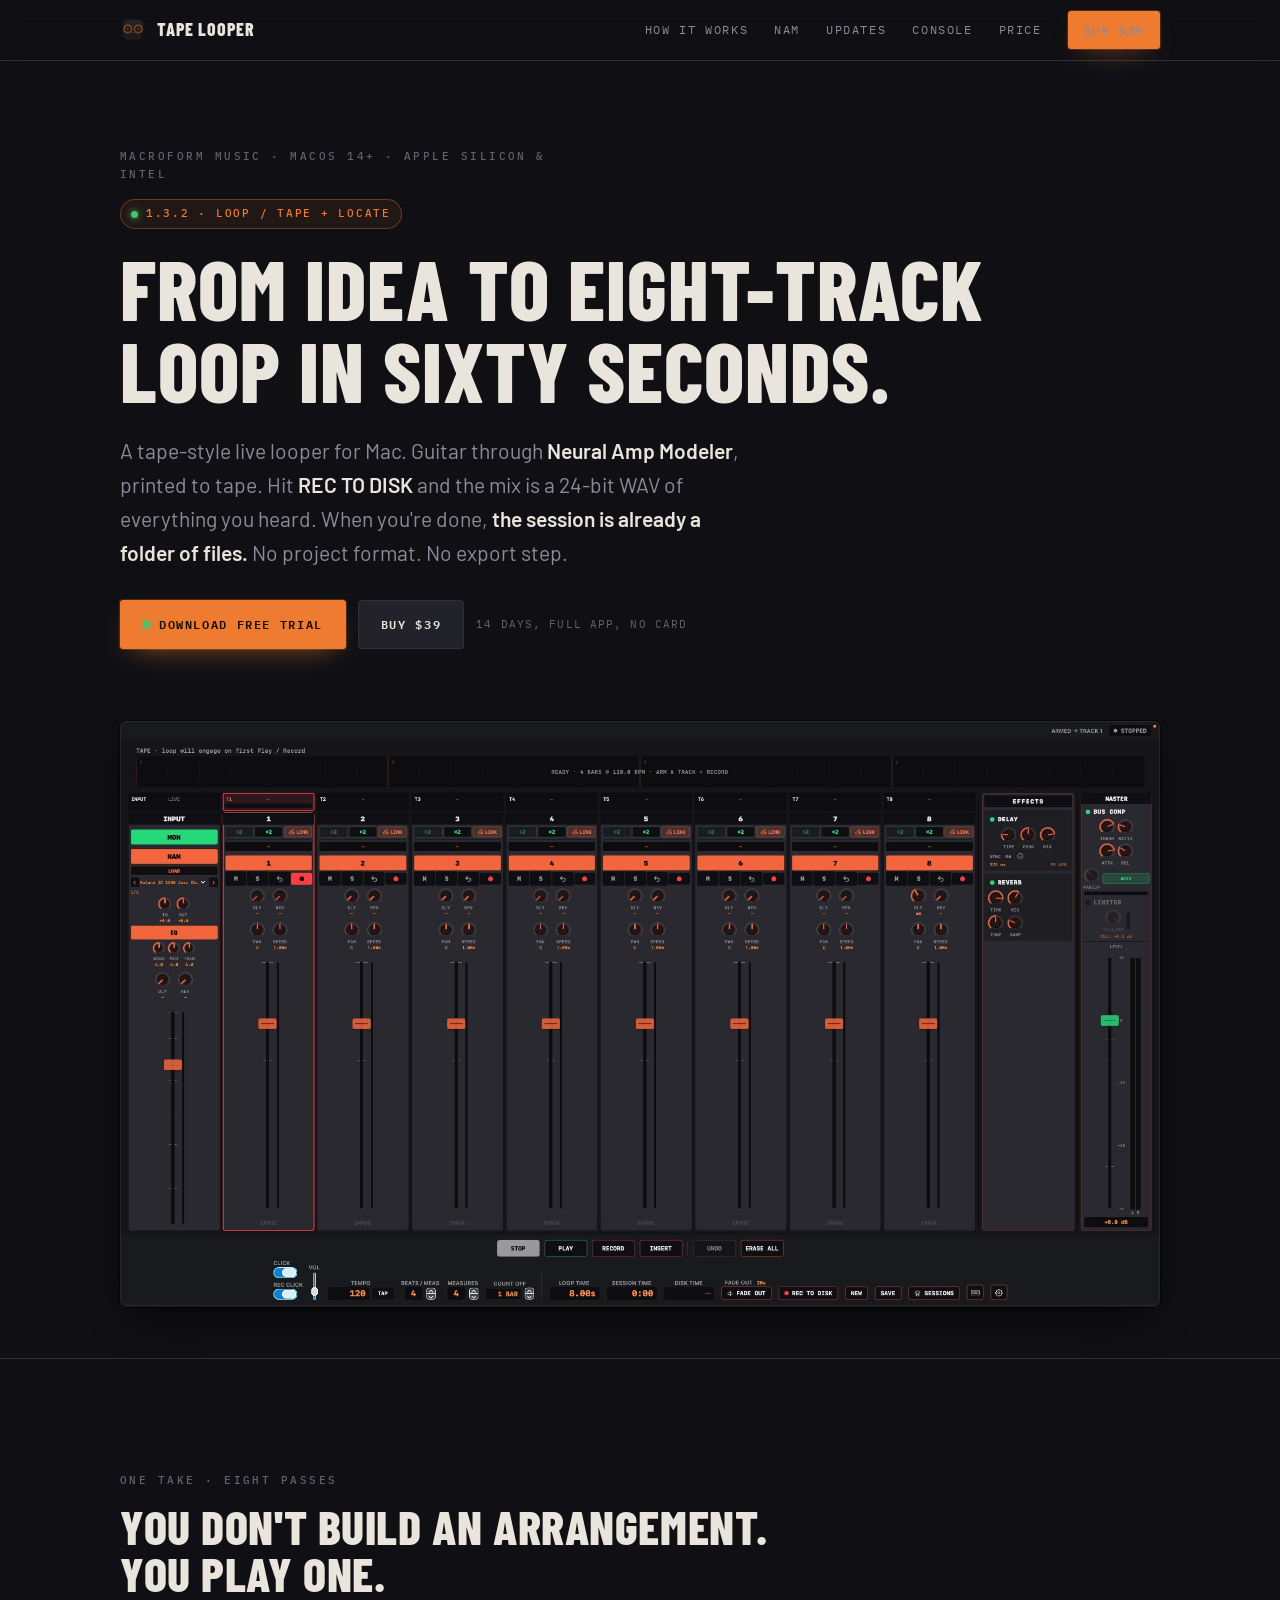
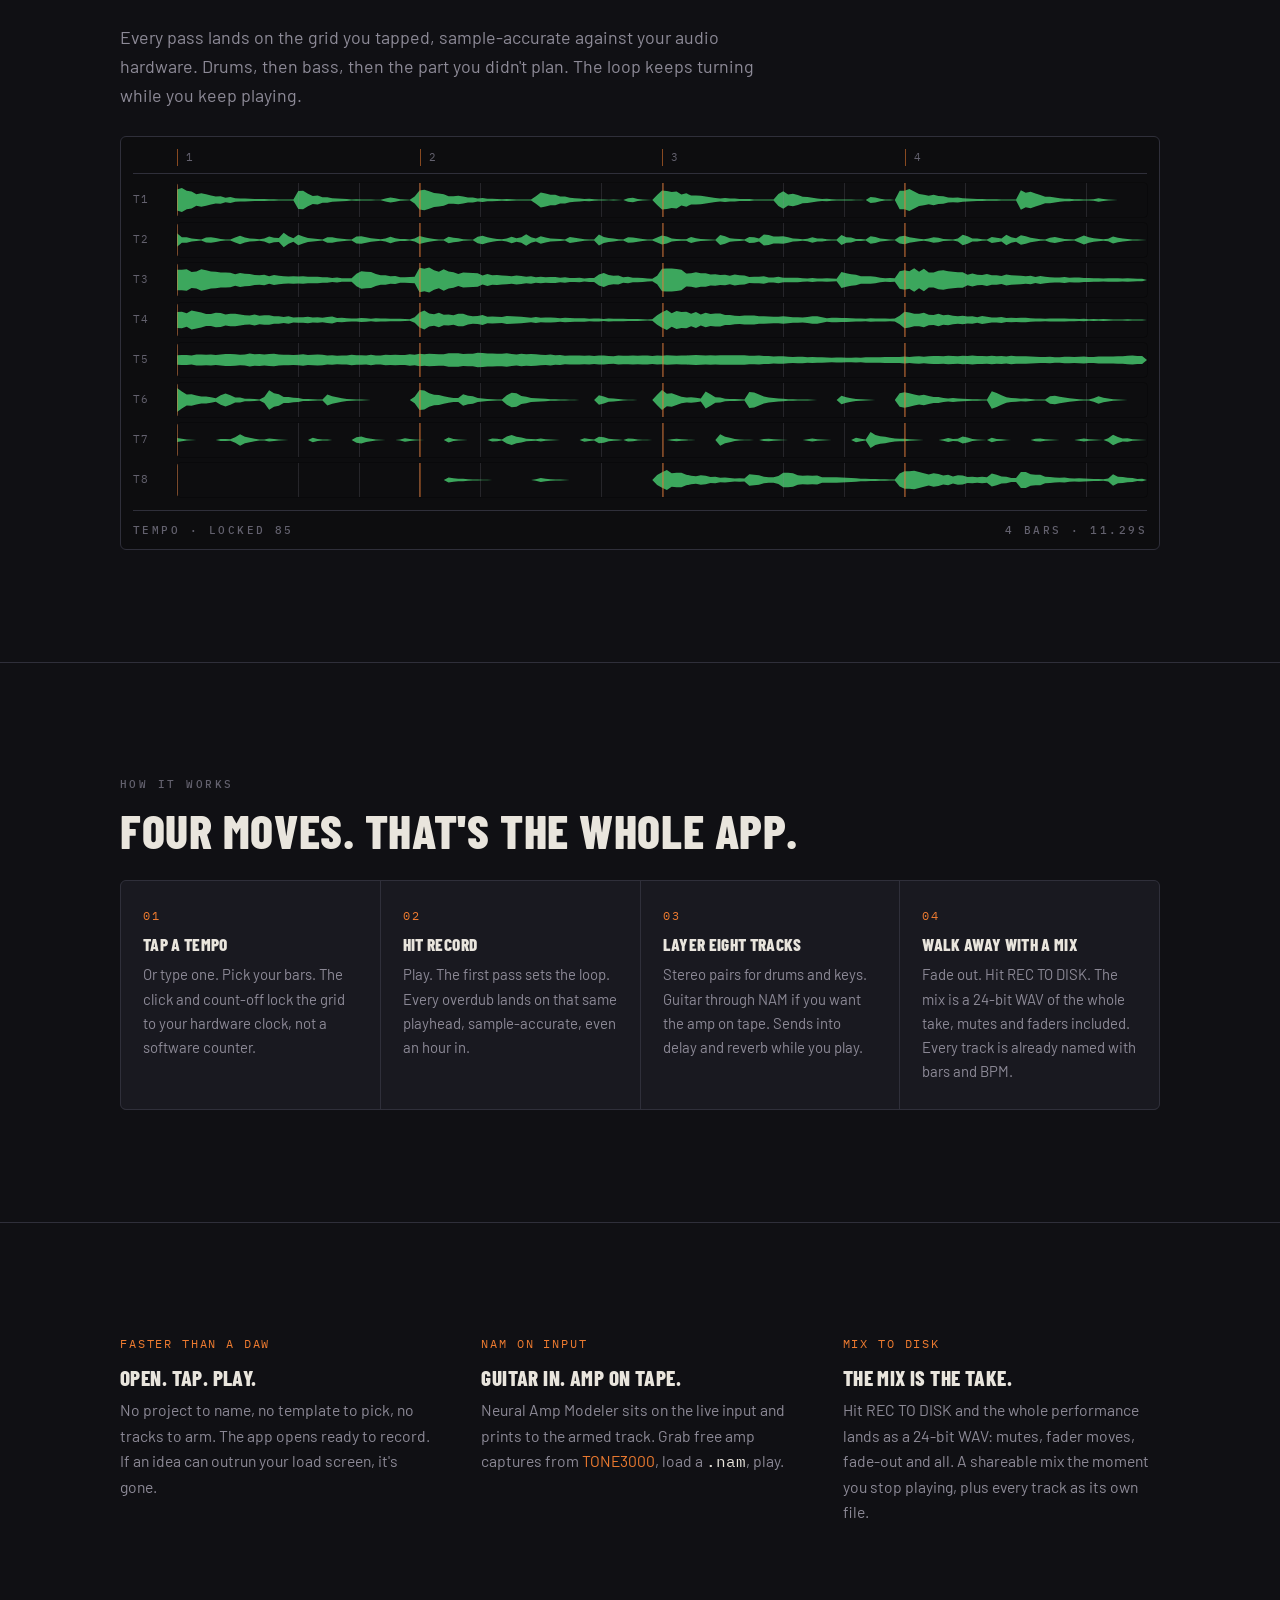
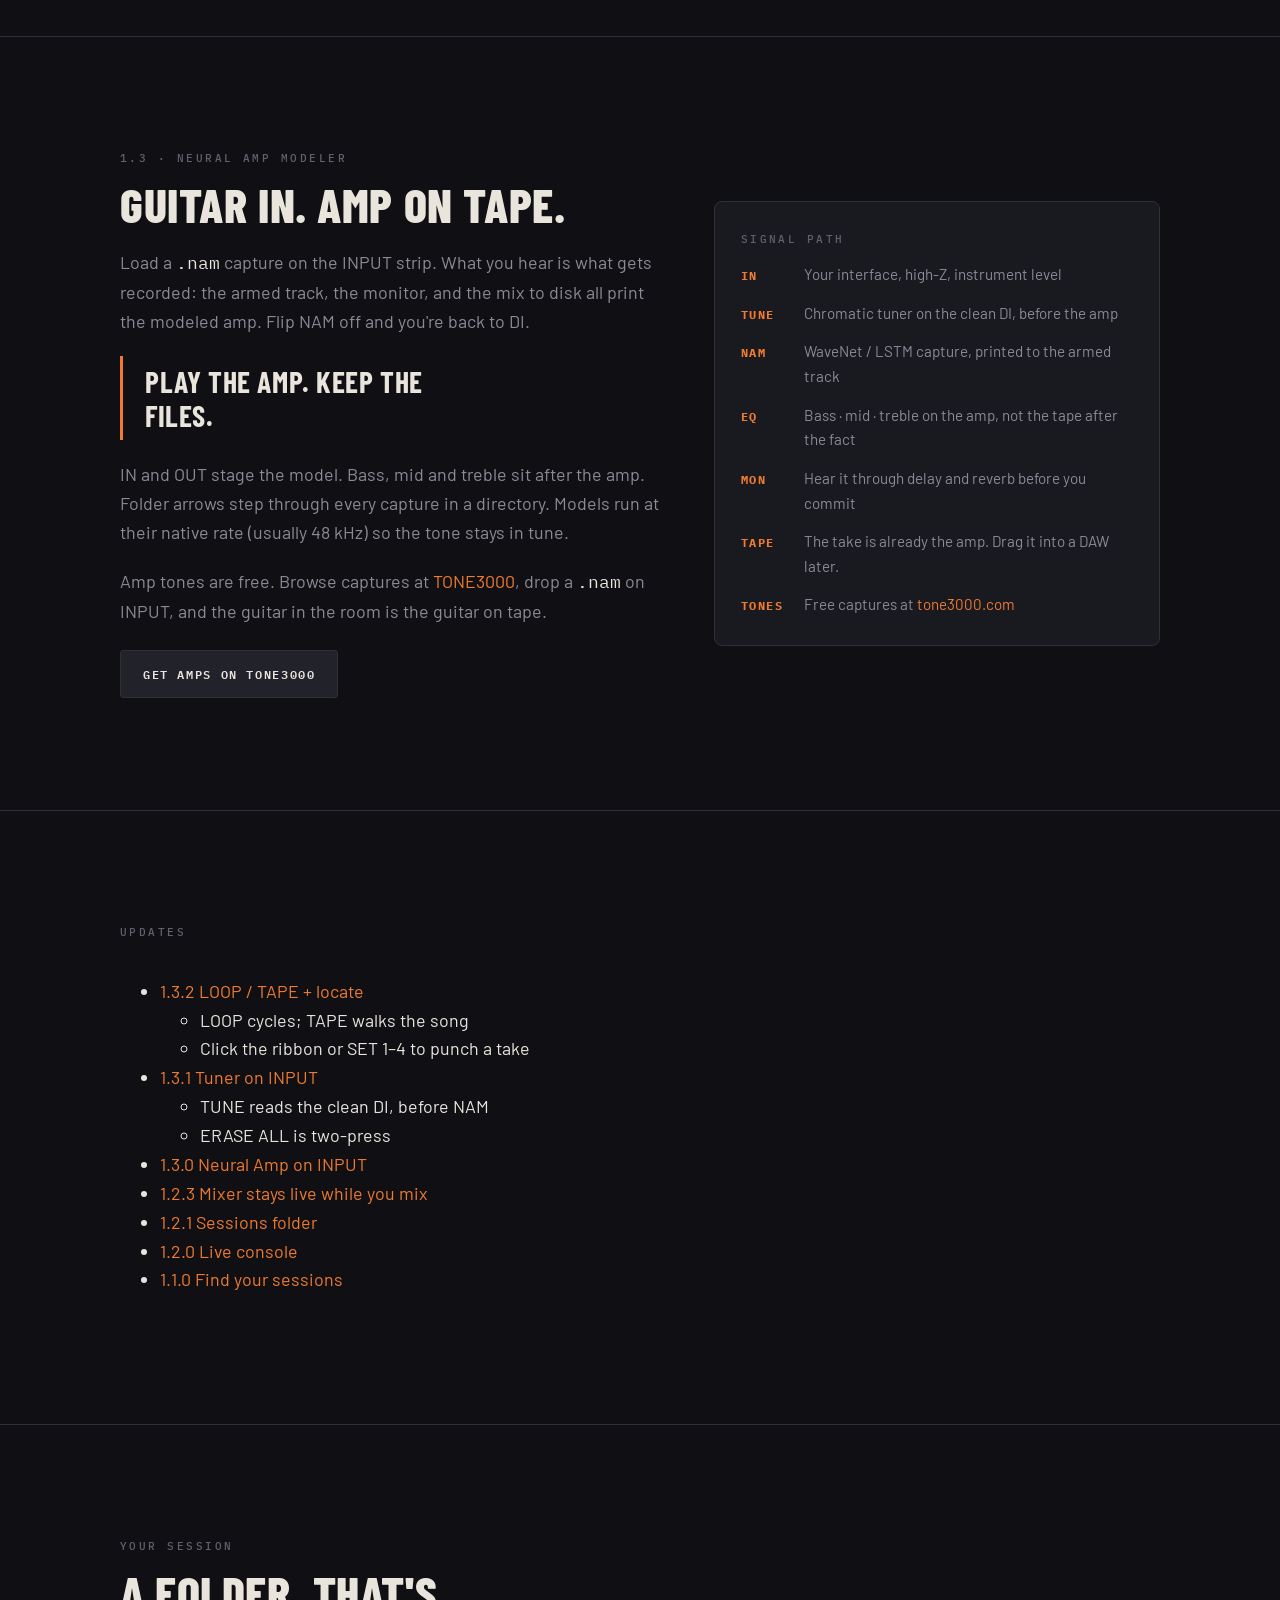
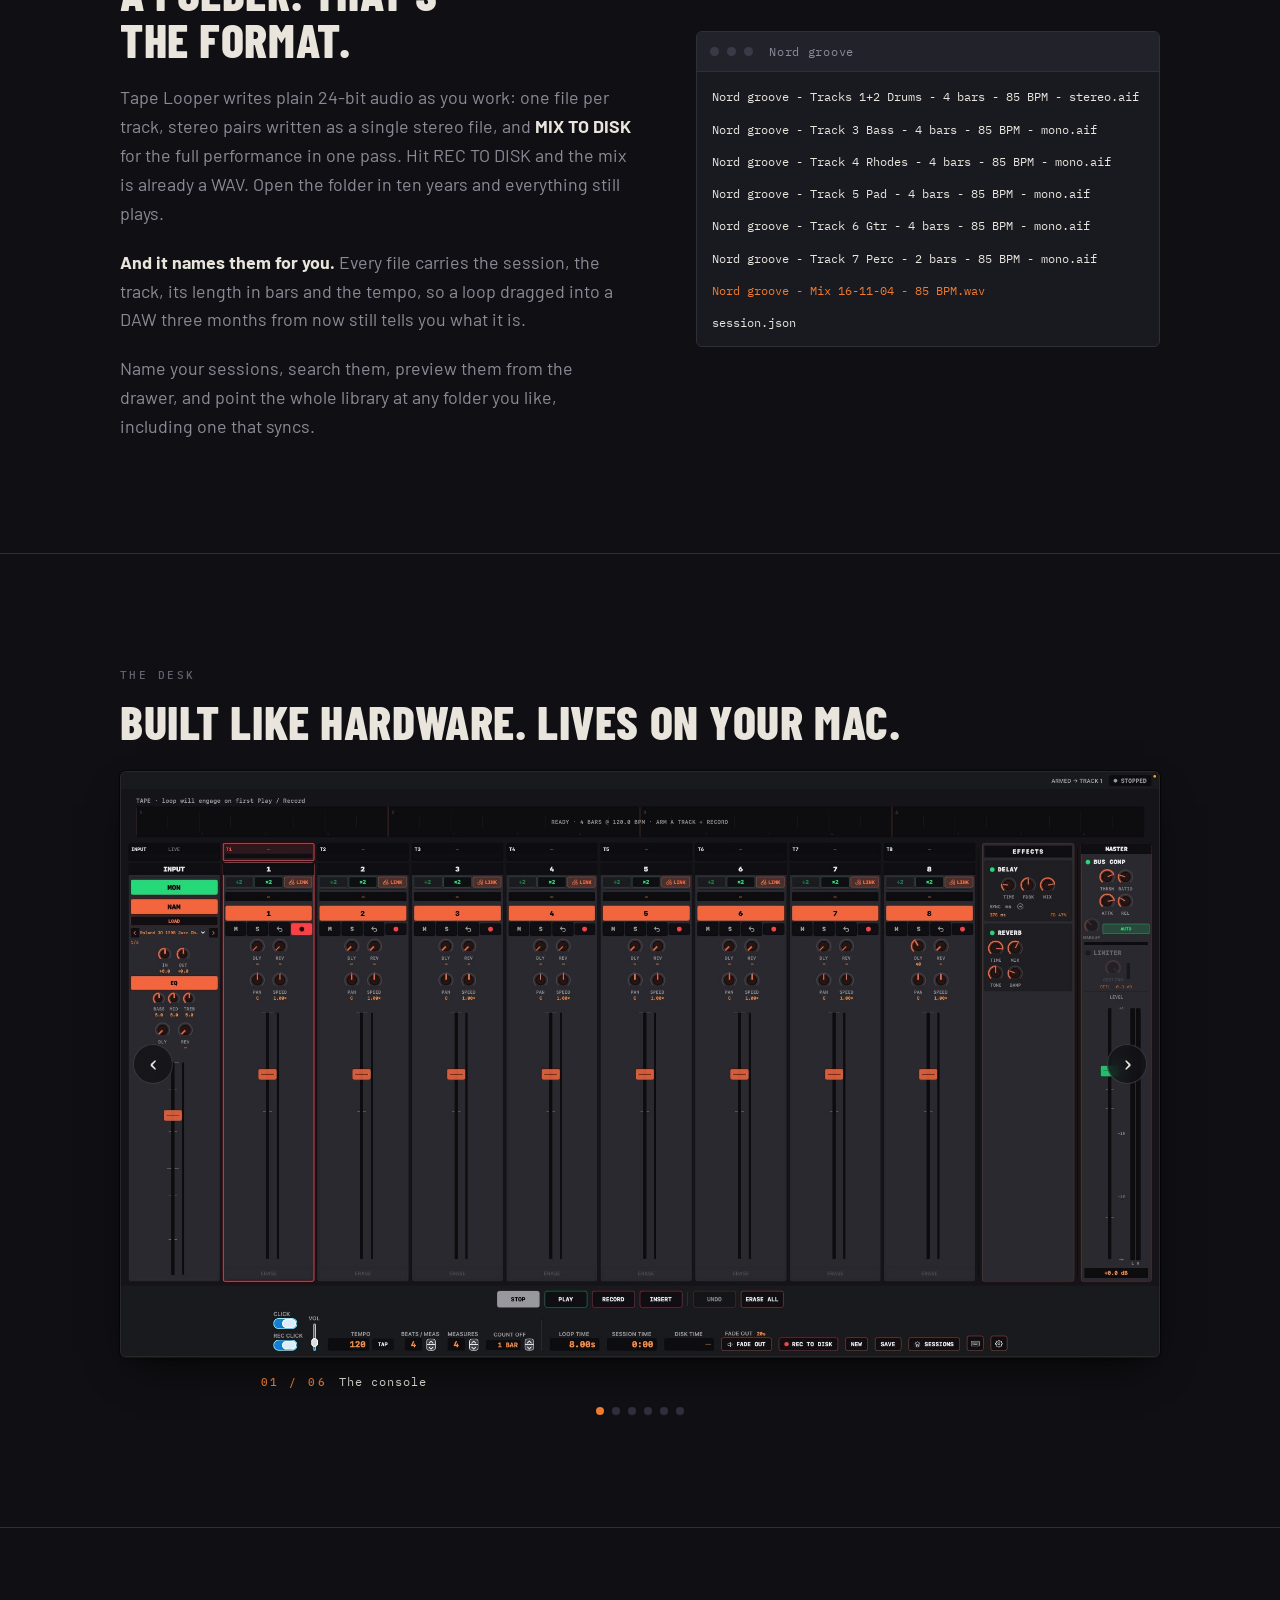
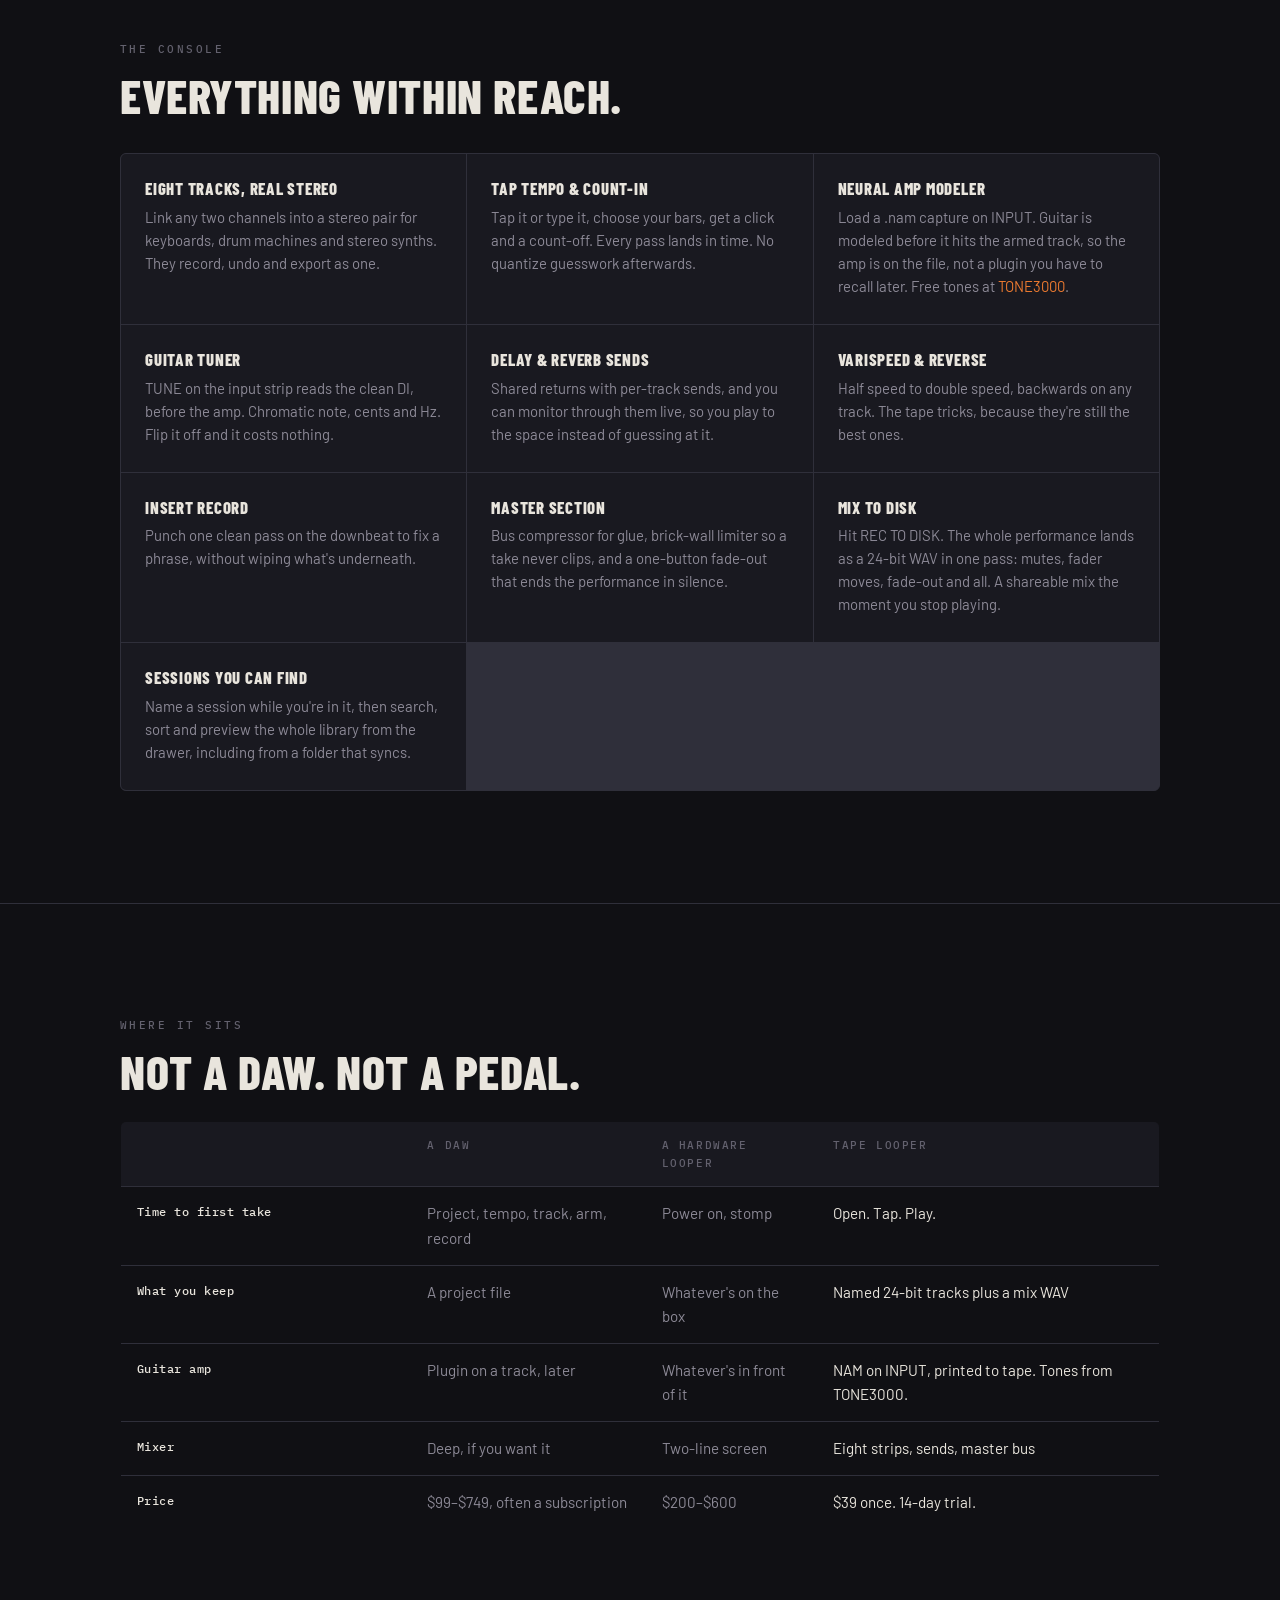
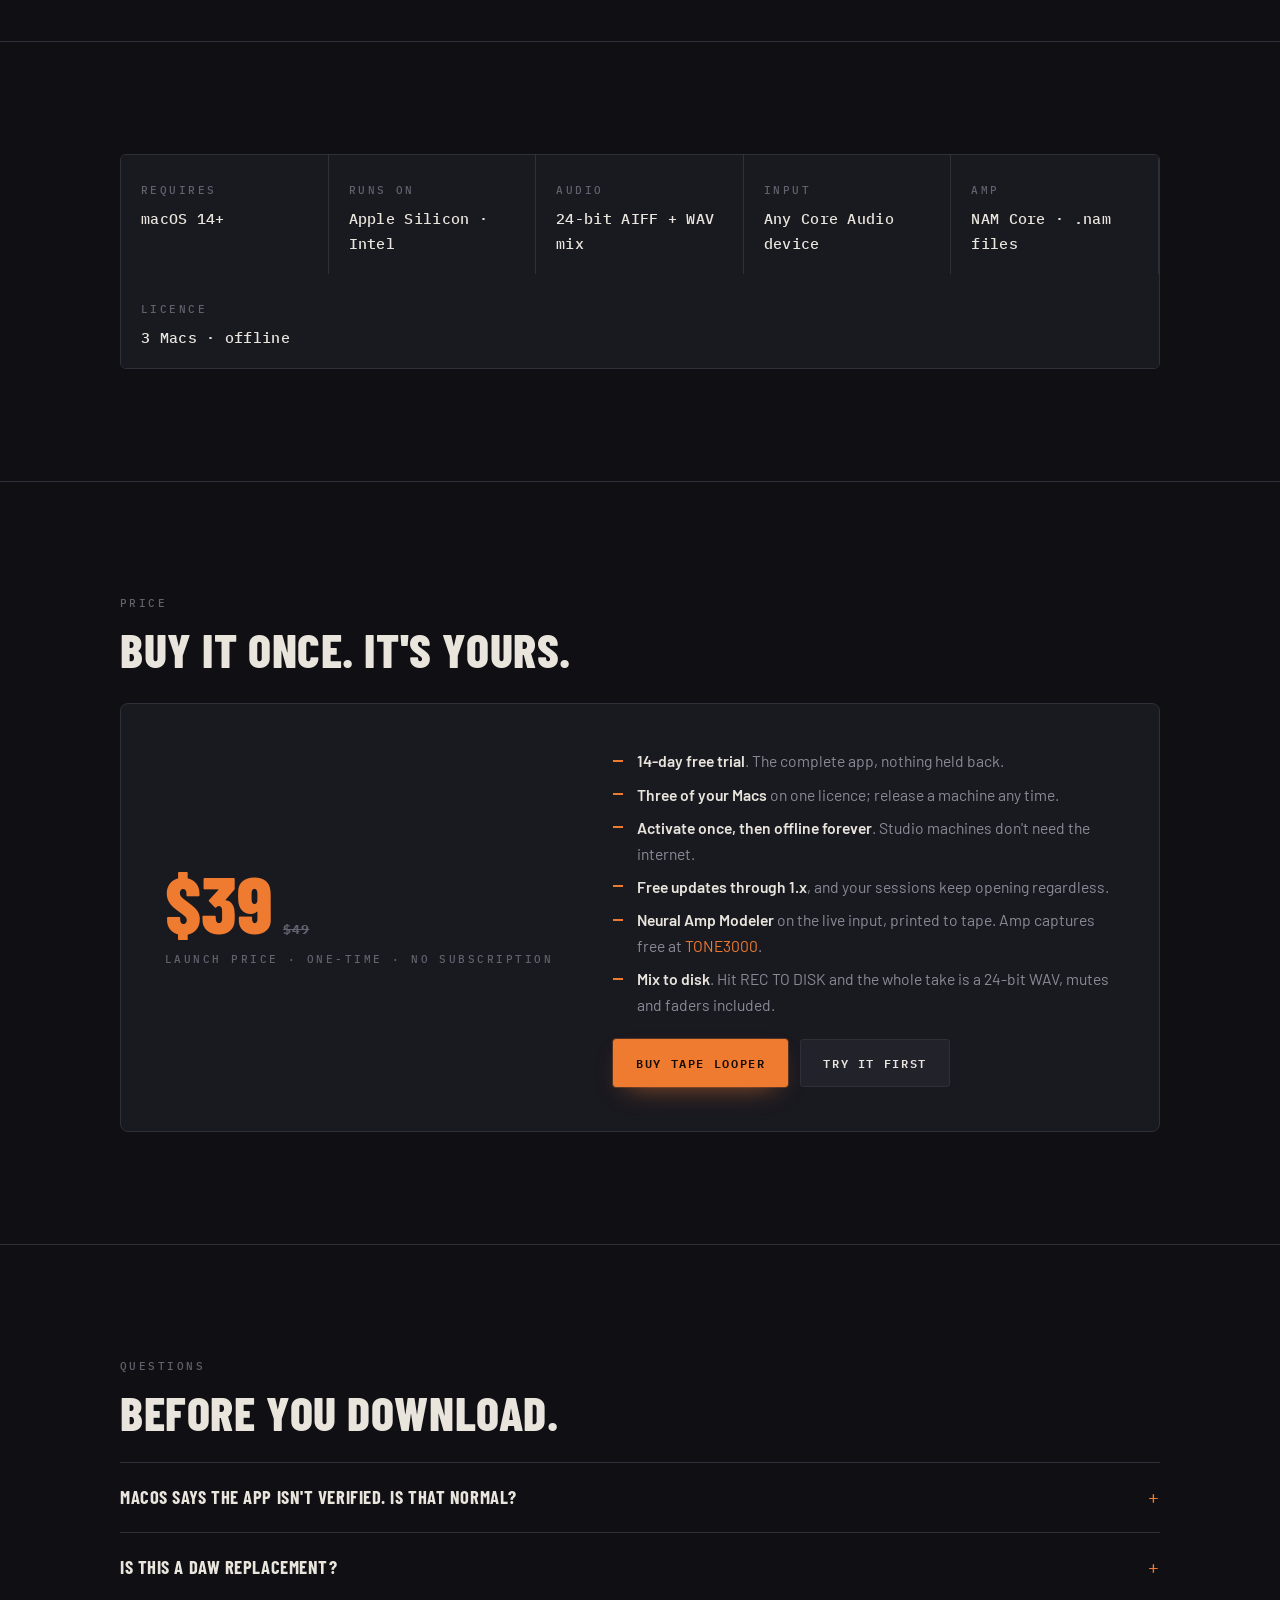
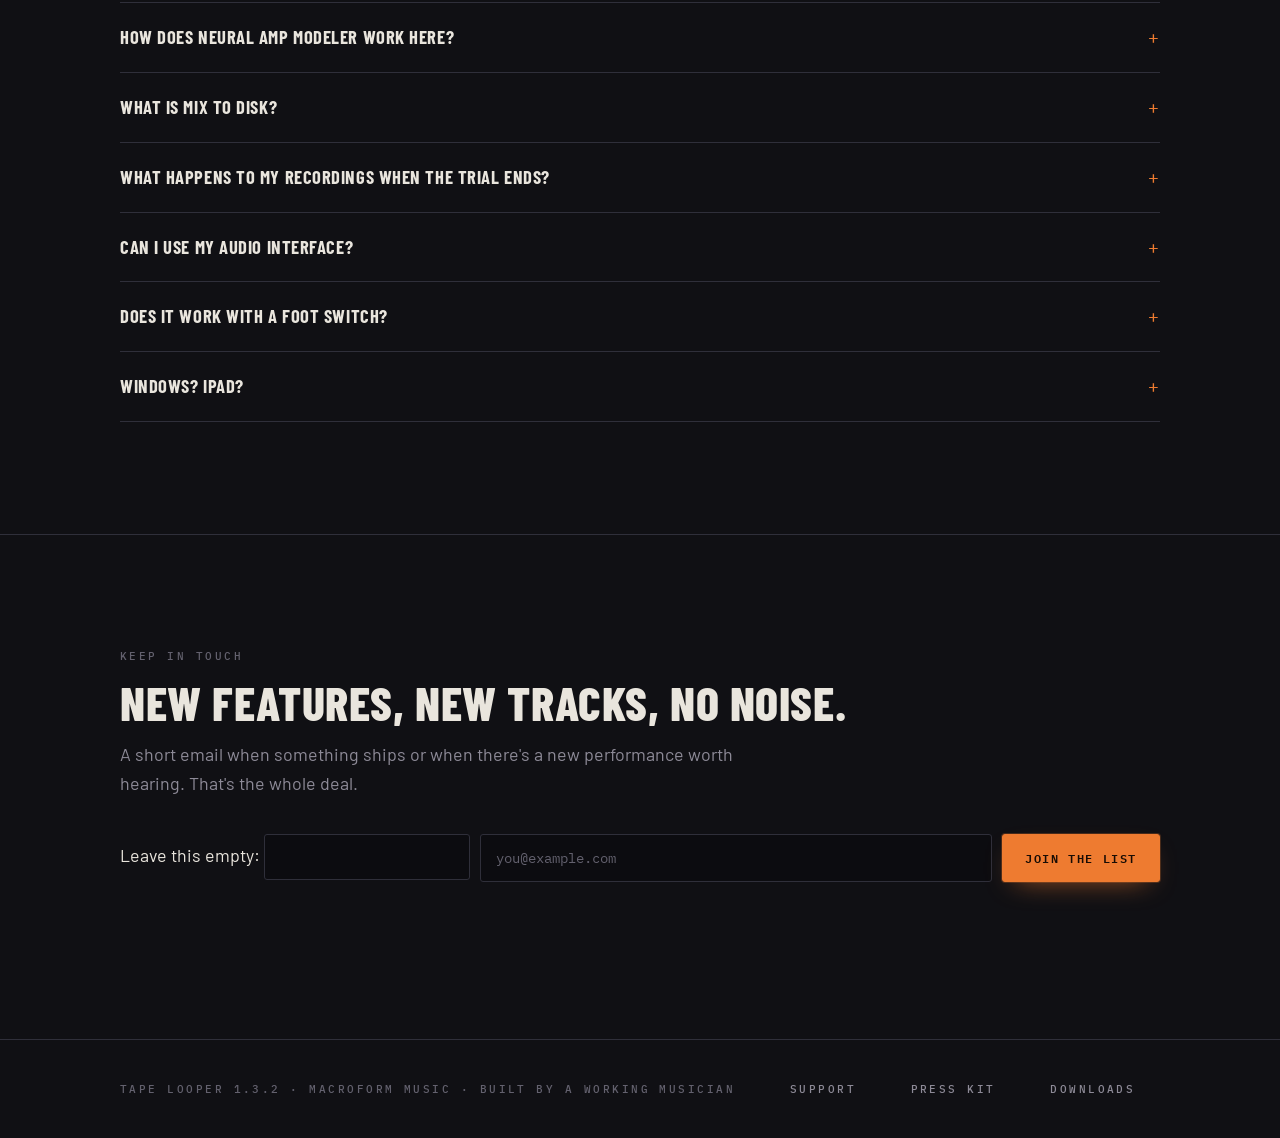
==== commit dec69c02: "Ship 1.3.2 on the download page LOOP / TAPE + locate. Site Updates and press kit match the new lates" ====
--- a/docs/index.html
+++ b/docs/index.html
@@ -34,6 +34,7 @@
     <nav>
       <a href="#how" class="hide-sm">How it works</a>
       <a href="#nam" class="hide-sm">NAM</a>
+      <a href="#updates" class="hide-sm">Updates</a>
       <a href="#console" class="hide-sm">Console</a>
       <a href="#price" class="price-link">Price</a>
       <a class="btn btn-primary btn-sm" href="https://tapelooper.lemonsqueezy.com" data-buy>Buy $39</a>
@@ -47,7 +48,7 @@
 <section class="hero">
   <div class="wrap">
     <p class="legend">Macroform Music · macOS 14+ · Apple&nbsp;Silicon &amp; Intel</p>
-    <p class="chip" style="margin-top:16px"><span class="lit"></span>1.3.0 · Neural Amp on INPUT</p>
+    <p class="chip" style="margin-top:16px"><span class="lit"></span>1.3.2 · LOOP / TAPE + locate</p>
     <h1>From idea to eight-track loop in sixty seconds.</h1>
     <p class="sub">A tape-style live looper for Mac. Guitar through <strong>Neural Amp Modeler</strong>, printed to tape. Hit <strong>REC TO DISK</strong> and the mix is a 24-bit WAV of everything you heard. When you're done, <strong>the session is already a folder of files.</strong> No project format. No export step.</p>
     <div class="cta">
@@ -57,7 +58,7 @@
     </div>
     <figure class="hero-banner">
       <img src="assets/console.jpg" width="1920" height="1080"
-           alt="Tape Looper 1.3.0: eight channel strips, Neural Amp Modeler on the INPUT strip with a Jazz Chorus capture loaded, tape timeline across the top, delay and reverb rack, and a master section with bus compressor and limiter.">
+           alt="Tape Looper 1.3: eight channel strips, Neural Amp Modeler on the INPUT strip with a Jazz Chorus capture loaded, tape timeline across the top, delay and reverb rack, and a master section with bus compressor and limiter.">
     </figure>
   </div>
 </section>
@@ -157,12 +158,72 @@
     <div class="panel">
       <p class="legend">Signal path</p>
       <div class="row"><b>IN</b><span>Your interface, high-Z, instrument level</span></div>
+      <div class="row"><b>TUNE</b><span>Chromatic tuner on the clean DI, before the amp</span></div>
       <div class="row"><b>NAM</b><span>WaveNet / LSTM capture, printed to the armed track</span></div>
       <div class="row"><b>EQ</b><span>Bass · mid · treble on the amp, not the tape after the fact</span></div>
       <div class="row"><b>MON</b><span>Hear it through delay and reverb before you commit</span></div>
       <div class="row"><b>TAPE</b><span>The take is already the amp. Drag it into a DAW later.</span></div>
       <div class="row"><b>TONES</b><span>Free captures at <a href="https://www.tone3000.com/" target="_blank" rel="noopener">tone3000.com</a></span></div>
     </div>
+  </div>
+</section>
+
+<!-- ── UPDATES ──────────────────────────────────────────────────────── -->
+<section class="pad" id="updates">
+  <div class="wrap stack" style="gap:18px">
+    <p class="legend">Updates</p>
+    <ul class="ship-log">
+      <li>
+        <a href="https://github.com/koostix/tape-looper/releases/tag/v1.3.2">
+          <span class="ver">1.3.2</span>
+          <span class="what">LOOP / TAPE + locate</span>
+        </a>
+        <ul class="ship-notes">
+          <li>LOOP cycles; TAPE walks the song</li>
+          <li>Click the ribbon or SET 1–4 to punch a take</li>
+        </ul>
+      </li>
+      <li>
+        <a href="https://github.com/koostix/tape-looper/releases/tag/v1.3.1">
+          <span class="ver">1.3.1</span>
+          <span class="what">Tuner on INPUT</span>
+        </a>
+        <ul class="ship-notes">
+          <li>TUNE reads the clean DI, before NAM</li>
+          <li>ERASE ALL is two-press</li>
+        </ul>
+      </li>
+      <li>
+        <a href="https://github.com/koostix/tape-looper/releases/tag/v1.3.0">
+          <span class="ver">1.3.0</span>
+          <span class="what">Neural Amp on INPUT</span>
+        </a>
+      </li>
+      <li>
+        <a href="https://github.com/koostix/tape-looper/releases/tag/v1.2.3">
+          <span class="ver">1.2.3</span>
+          <span class="what">Mixer stays live while you mix</span>
+        </a>
+      </li>
+      <li>
+        <a href="https://github.com/koostix/tape-looper/releases/tag/v1.2.1">
+          <span class="ver">1.2.1</span>
+          <span class="what">Sessions folder</span>
+        </a>
+      </li>
+      <li>
+        <a href="https://github.com/koostix/tape-looper/releases/tag/v1.2.0">
+          <span class="ver">1.2.0</span>
+          <span class="what">Live console</span>
+        </a>
+      </li>
+      <li>
+        <a href="https://github.com/koostix/tape-looper/releases/tag/v1.1.0">
+          <span class="ver">1.1.0</span>
+          <span class="what">Find your sessions</span>
+        </a>
+      </li>
+    </ul>
   </div>
 </section>
 
@@ -249,6 +310,7 @@
       <div class="mod"><h3>Eight tracks, real stereo</h3><p>Link any two channels into a stereo pair for keyboards, drum machines and stereo synths. They record, undo and export as one.</p></div>
       <div class="mod"><h3>Tap tempo &amp; count-in</h3><p>Tap it or type it, choose your bars, get a click and a count-off. Every pass lands in time. No quantize guesswork afterwards.</p></div>
       <div class="mod"><h3>Neural Amp Modeler</h3><p>Load a .nam capture on INPUT. Guitar is modeled before it hits the armed track, so the amp is on the file, not a plugin you have to recall later. Free tones at <a href="https://www.tone3000.com/" target="_blank" rel="noopener">TONE3000</a>.</p></div>
+      <div class="mod"><h3>Guitar tuner</h3><p>TUNE on the input strip reads the clean DI, before the amp. Chromatic note, cents and Hz. Flip it off and it costs nothing.</p></div>
       <div class="mod"><h3>Delay &amp; reverb sends</h3><p>Shared returns with per-track sends, and you can monitor through them live, so you play to the space instead of guessing at it.</p></div>
       <div class="mod"><h3>Varispeed &amp; reverse</h3><p>Half speed to double speed, backwards on any track. The tape tricks, because they're still the best ones.</p></div>
       <div class="mod"><h3>Insert record</h3><p>Punch one clean pass on the downbeat to fix a phrase, without wiping what's underneath.</p></div>
@@ -405,10 +467,10 @@
     <p class="legend">Keep in touch</p>
     <h2>New features, new tracks, no noise.</h2>
     <p style="color:var(--dim)">A short email when something ships or when there's a new performance worth hearing. That's the whole deal.</p>
-    <form class="list-form" name="signup" method="POST" action="https://tapelooper.netlify.app/" data-netlify="true"
-          netlify-honeypot="bot-field" data-endpoint="https://tapelooper.netlify.app/" novalidate>
+    <form class="list-form" name="signup" method="POST" action="/" data-netlify="true"
+          netlify-honeypot="bot-field" novalidate>
       <input type="hidden" name="form-name" value="signup">
-      <p hidden><label>Leave this empty: <input name="bot-field"></label></p>
+      <p class="hp" aria-hidden="true"><label>Leave this empty: <input name="bot-field" tabindex="-1" autocomplete="off"></label></p>
       <label class="legend" for="email" style="position:absolute;left:-9999px">Email address</label>
       <input id="email" name="email" type="email" inputmode="email" autocomplete="email" placeholder="you@example.com" required>
       <button class="btn btn-primary" type="submit">Join the list</button>
@@ -421,7 +483,7 @@
 
 <footer>
   <div class="wrap">
-    <span class="legend">Tape Looper 1.3 · Macroform Music · Built by a working musician</span>
+    <span class="legend">Tape Looper 1.3.2 · Macroform Music · Built by a working musician</span>
     <a class="legend" style="color:var(--dim)" href="mailto:hello@tapelooper.com">Support</a>
     <a class="legend" style="color:var(--dim)" href="press.html">Press kit</a>
     <a class="legend" style="color:var(--dim)" href="https://github.com/koostix/tape-looper">Downloads</a>
@@ -486,21 +548,15 @@
   var note = document.querySelector('.form-note');
   form.addEventListener('submit', function (e) {
     e.preventDefault();
-    var endpoint = form.getAttribute('data-endpoint');
     var email = form.email.value.trim();
     if (!email || email.indexOf('@') < 1) {
       note.className = 'form-note warn';
       note.textContent = 'That address looks incomplete. Check it and try again.';
       return;
     }
-    if (!endpoint) {
-      note.className = 'form-note warn';
-      note.textContent = 'Signups are not connected yet. Add your form endpoint to data-endpoint in index.html.';
-      return;
-    }
     note.className = 'form-note';
     note.textContent = 'Sending…';
-    fetch(endpoint, {
+    fetch('/', {
       method: 'POST',
       headers: { 'Content-Type': 'application/x-www-form-urlencoded' },
       body: new URLSearchParams(new FormData(form)).toString()
@@ -508,7 +564,7 @@
       if (!r.ok) throw new Error(r.status);
       form.reset();
       note.className = 'form-note';
-      note.textContent = "You're on the list. Check your inbox to confirm.";
+      note.textContent = "You're on the list.";
     }).catch(function () {
       note.className = 'form-note warn';
       note.textContent = "That didn't go through. Email hello@tapelooper.com and I'll add you by hand.";
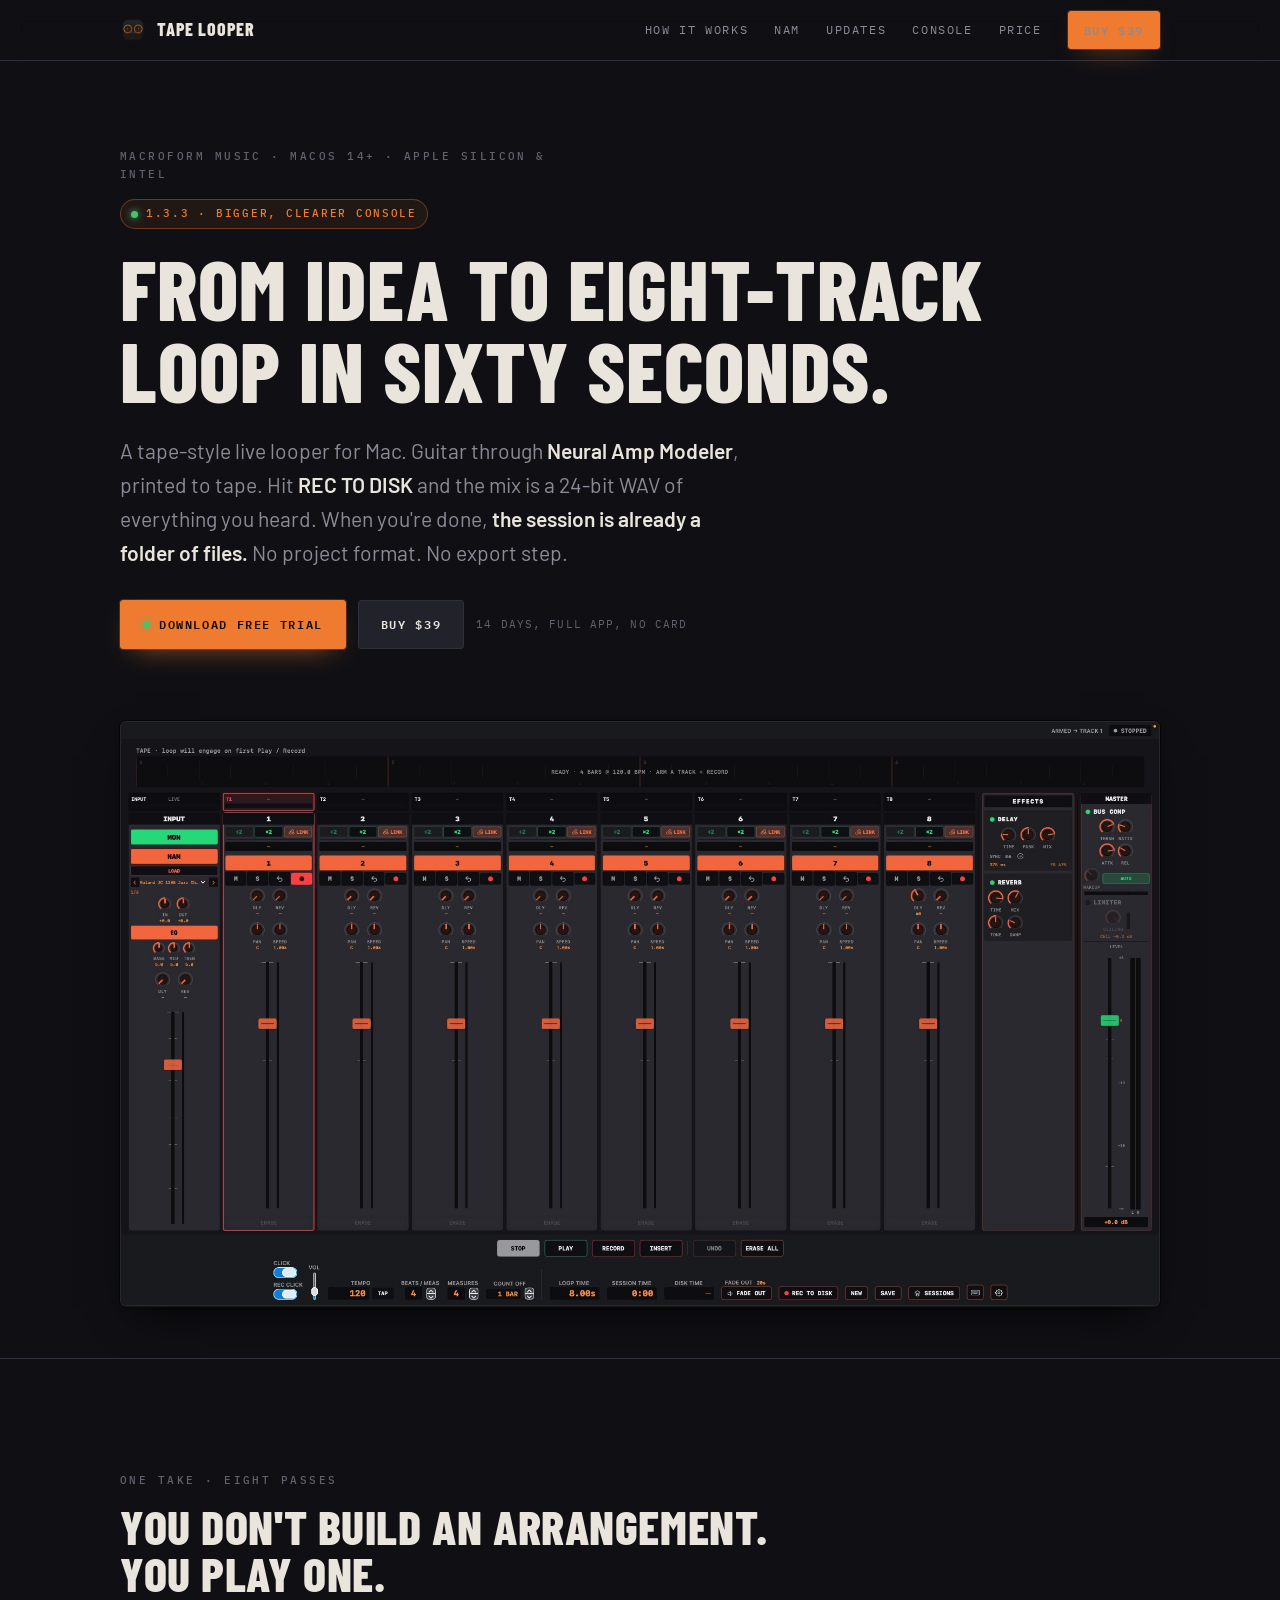
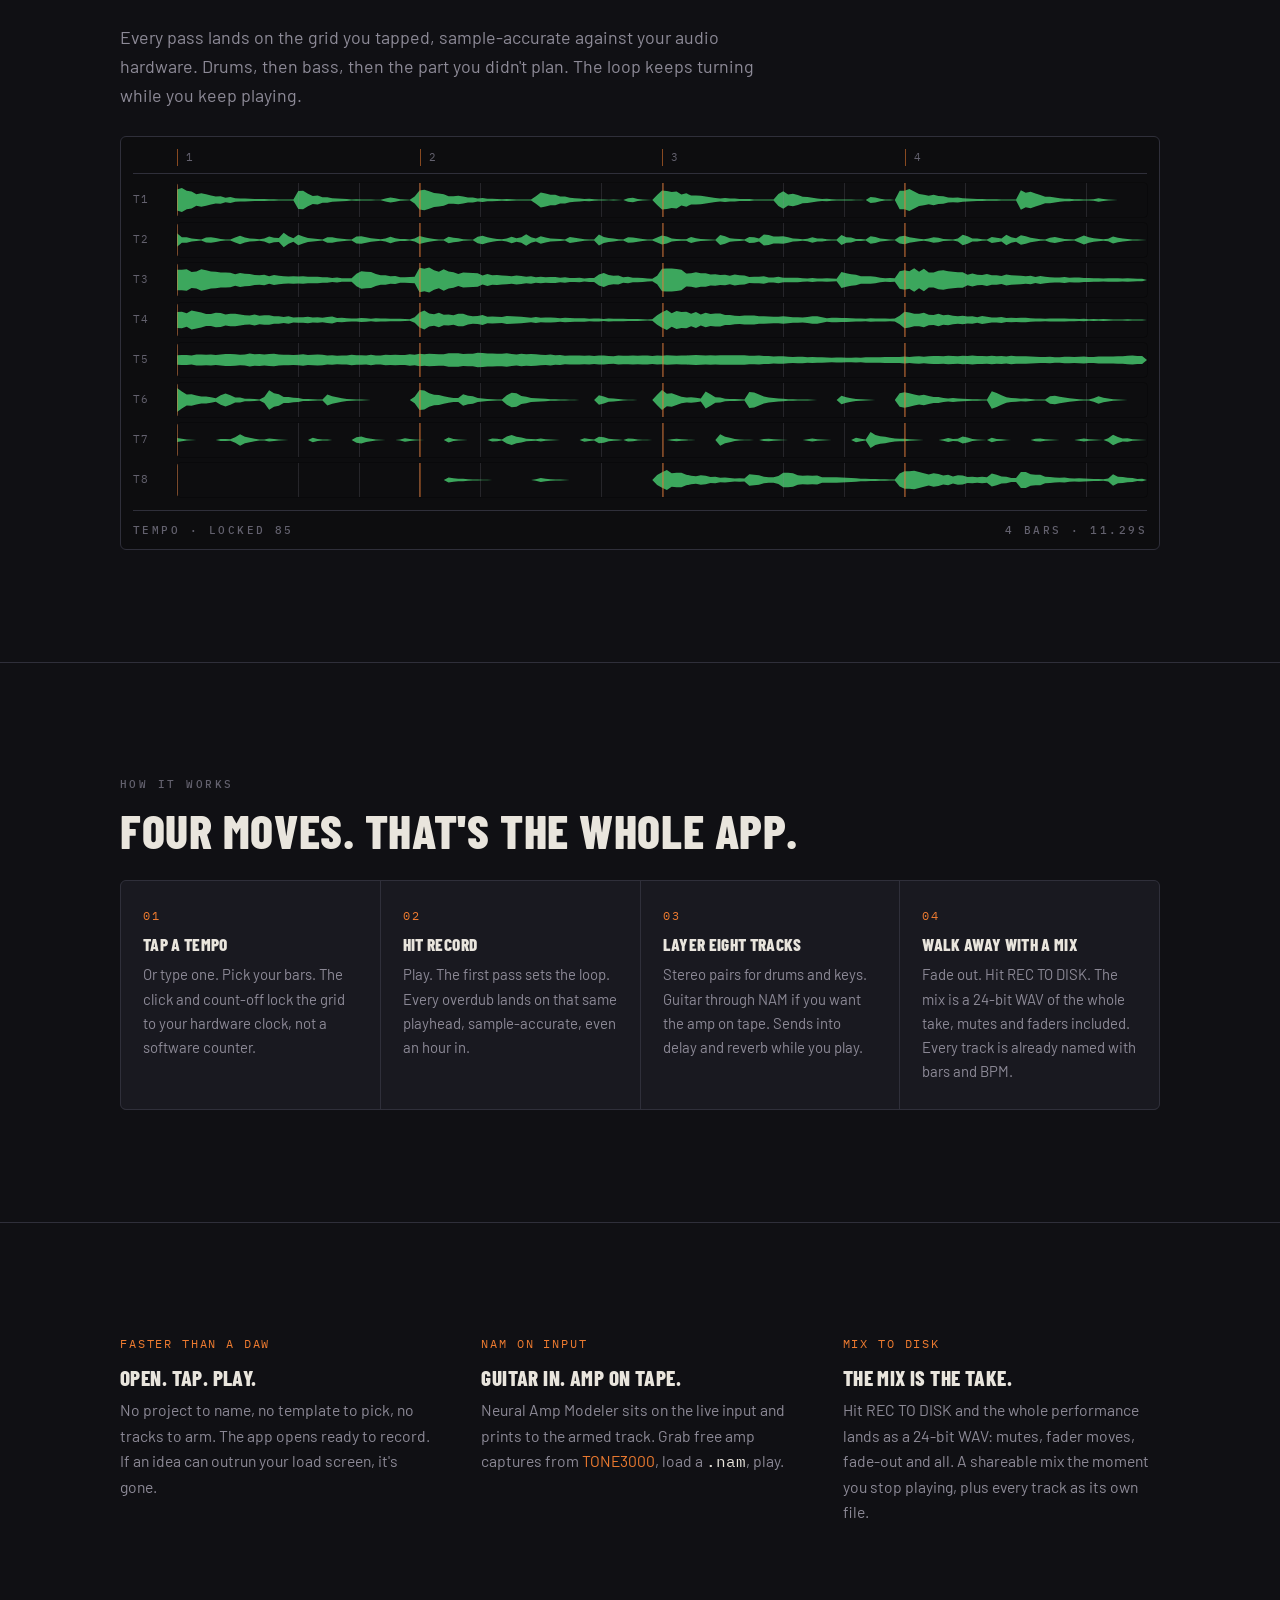
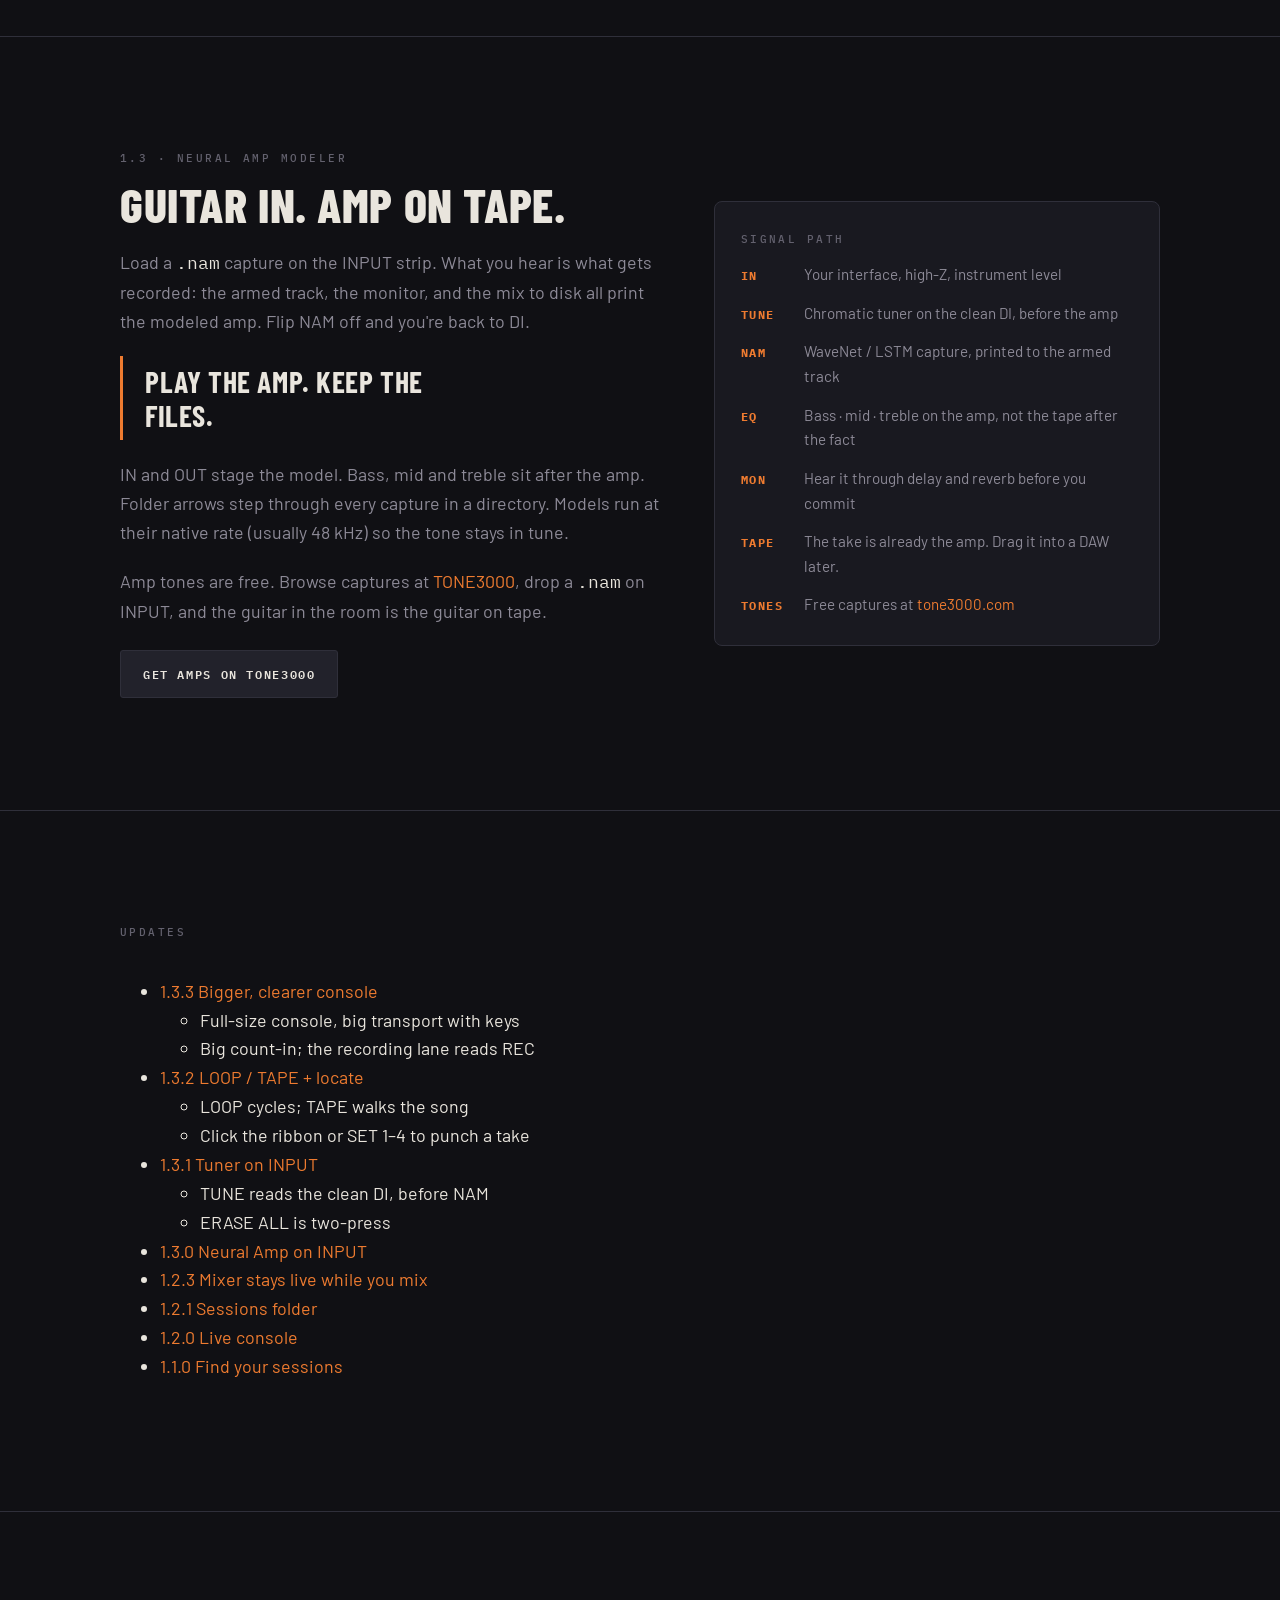
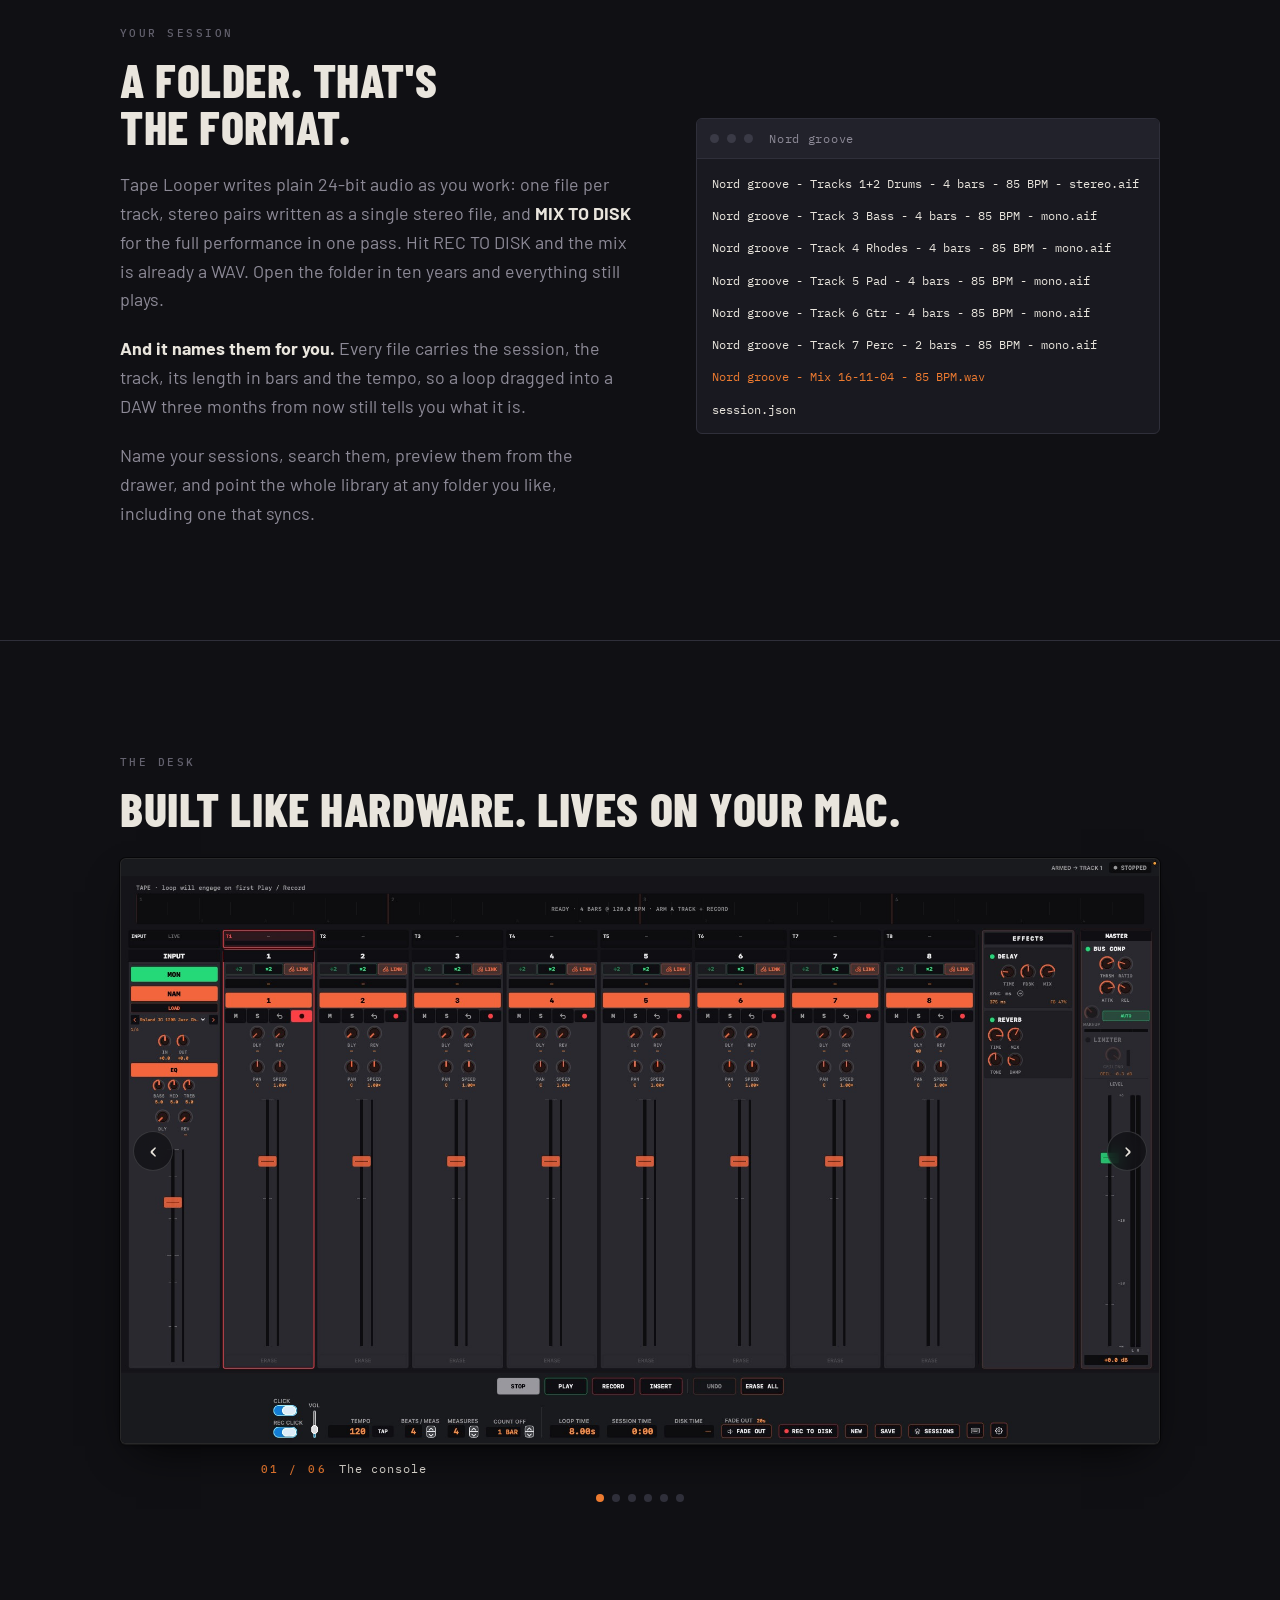
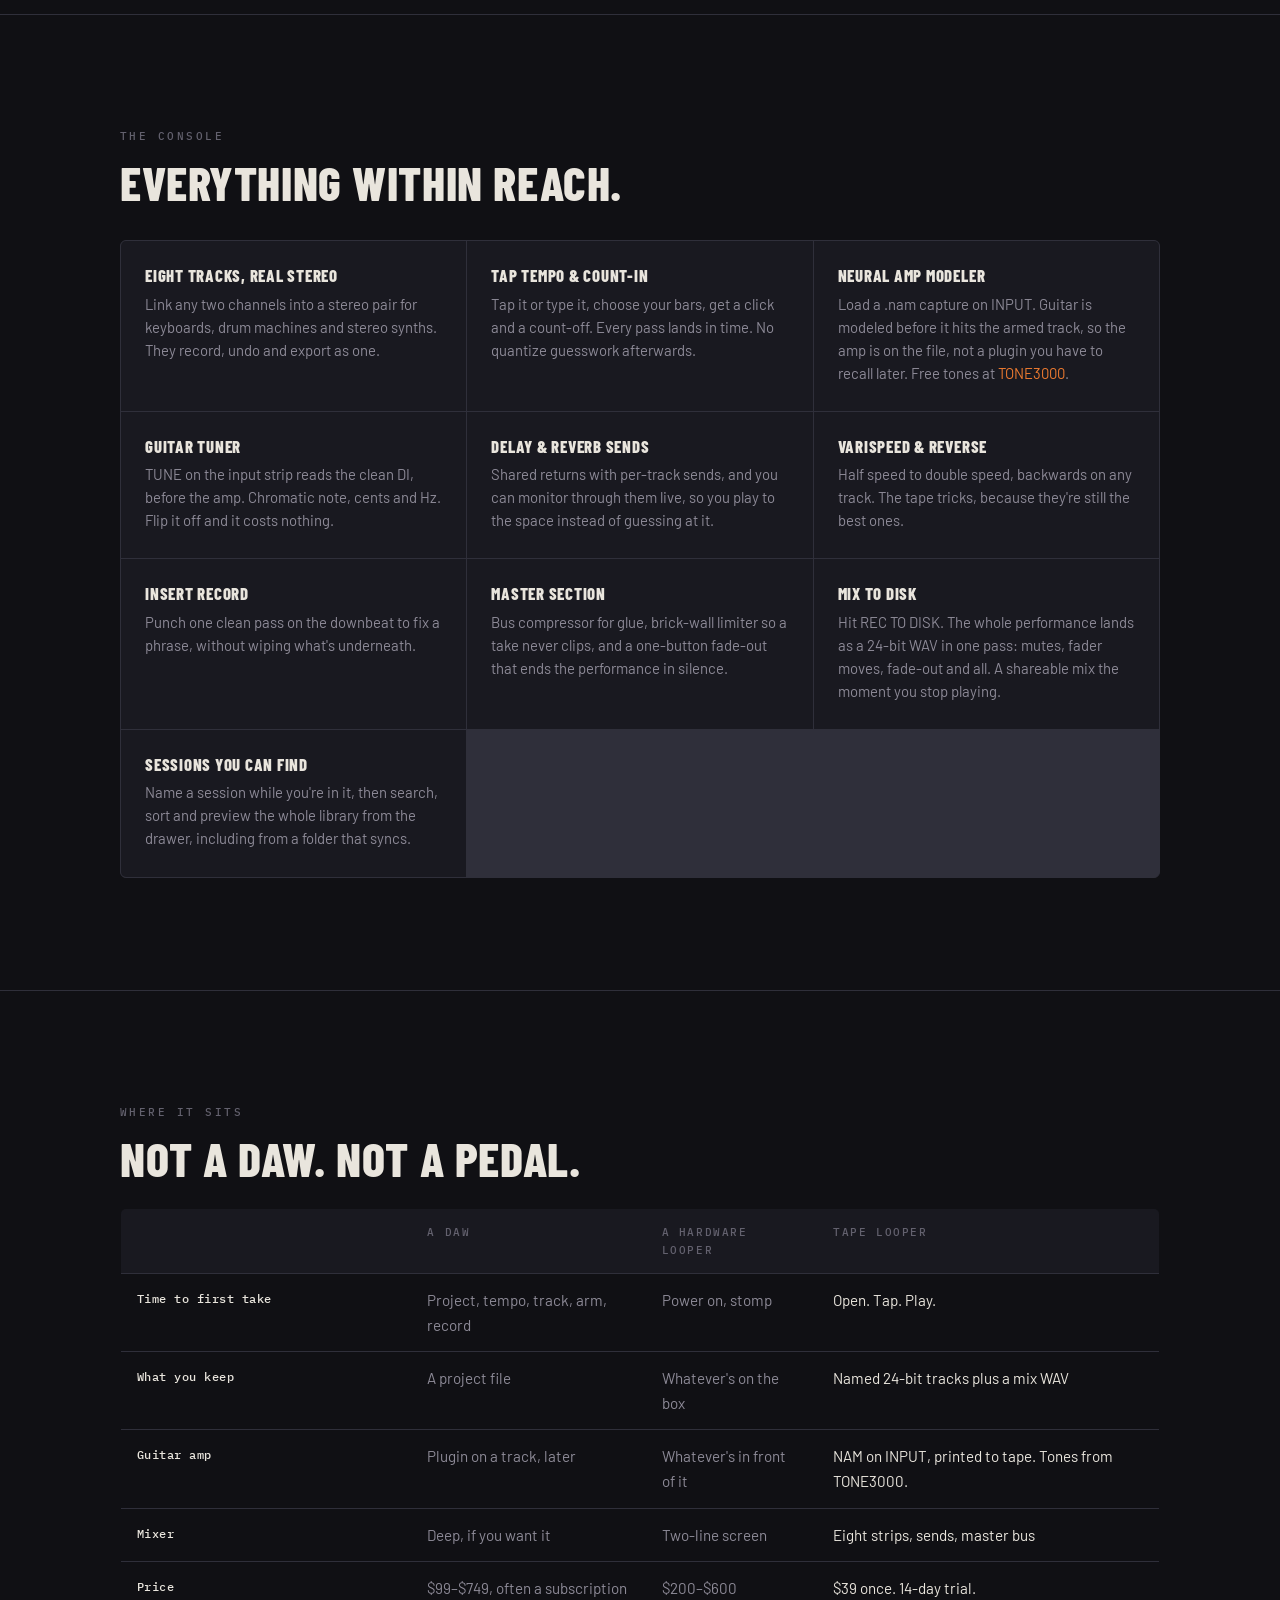
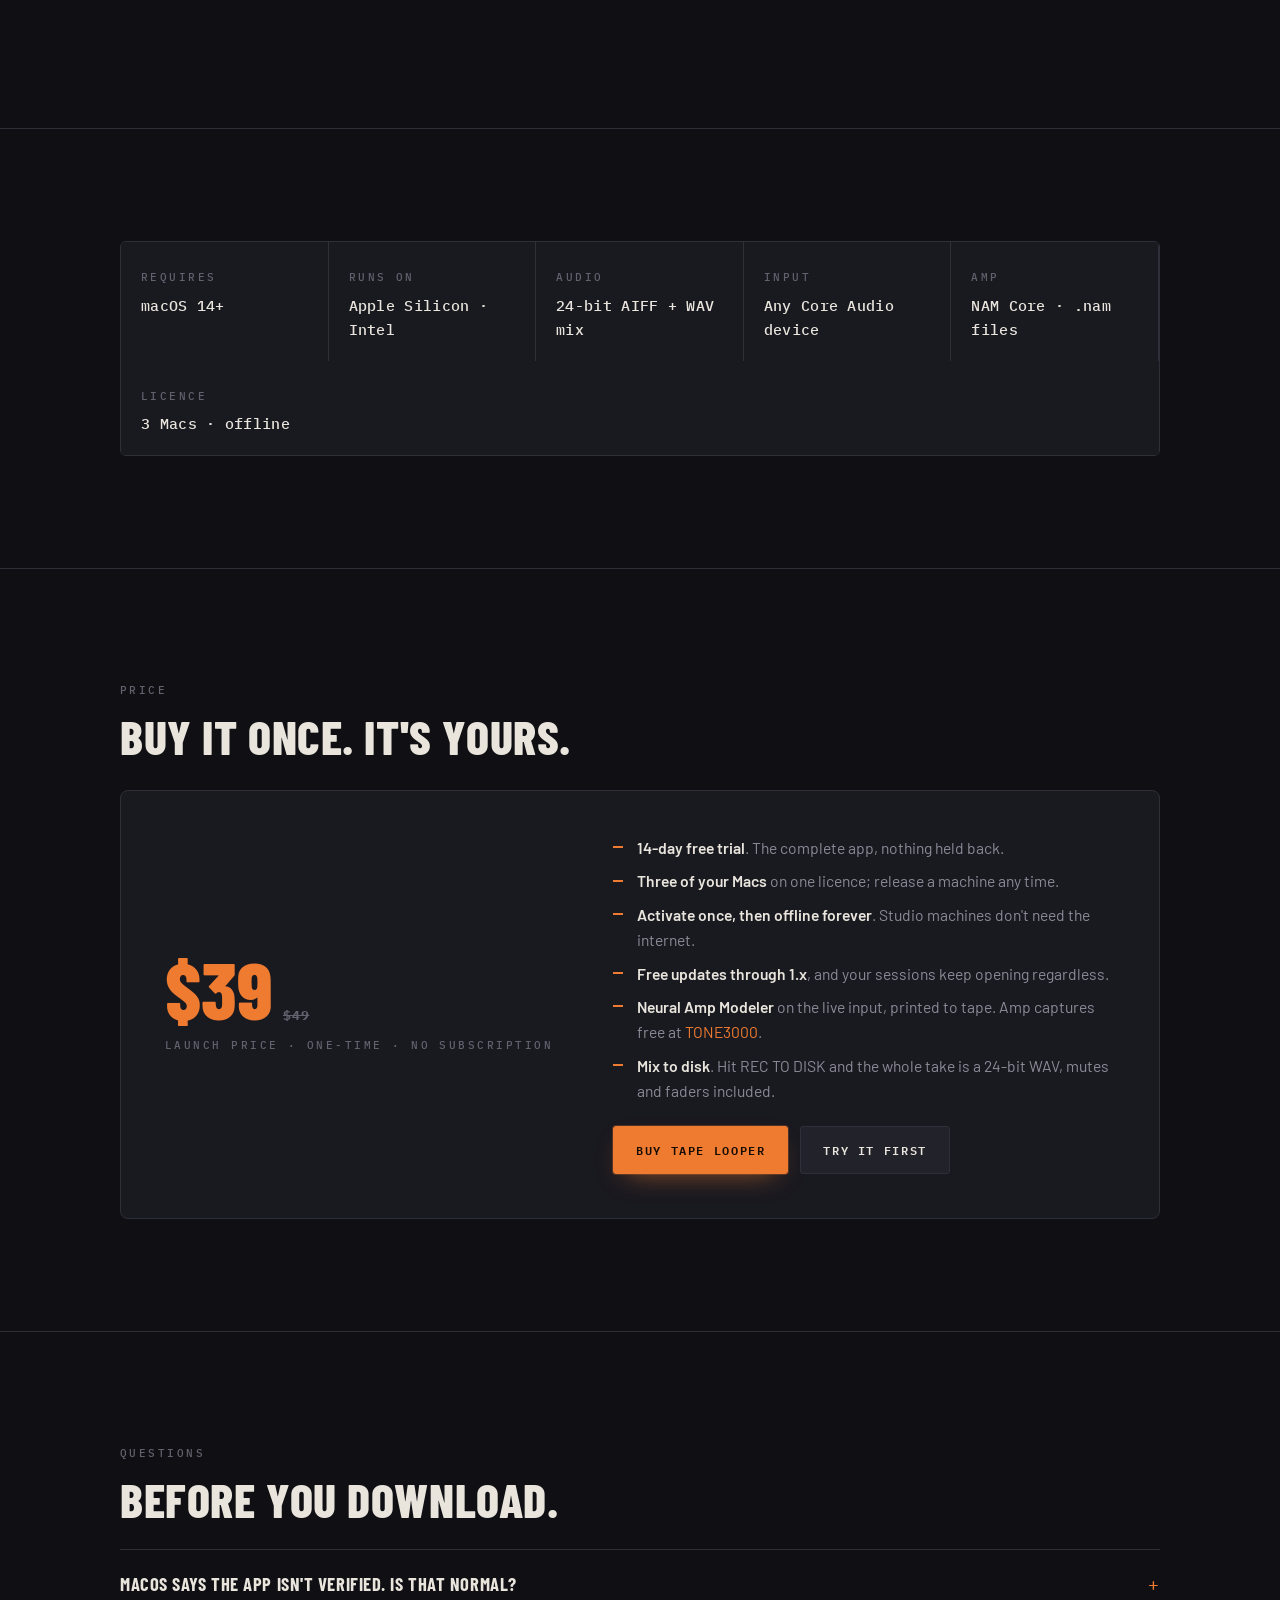
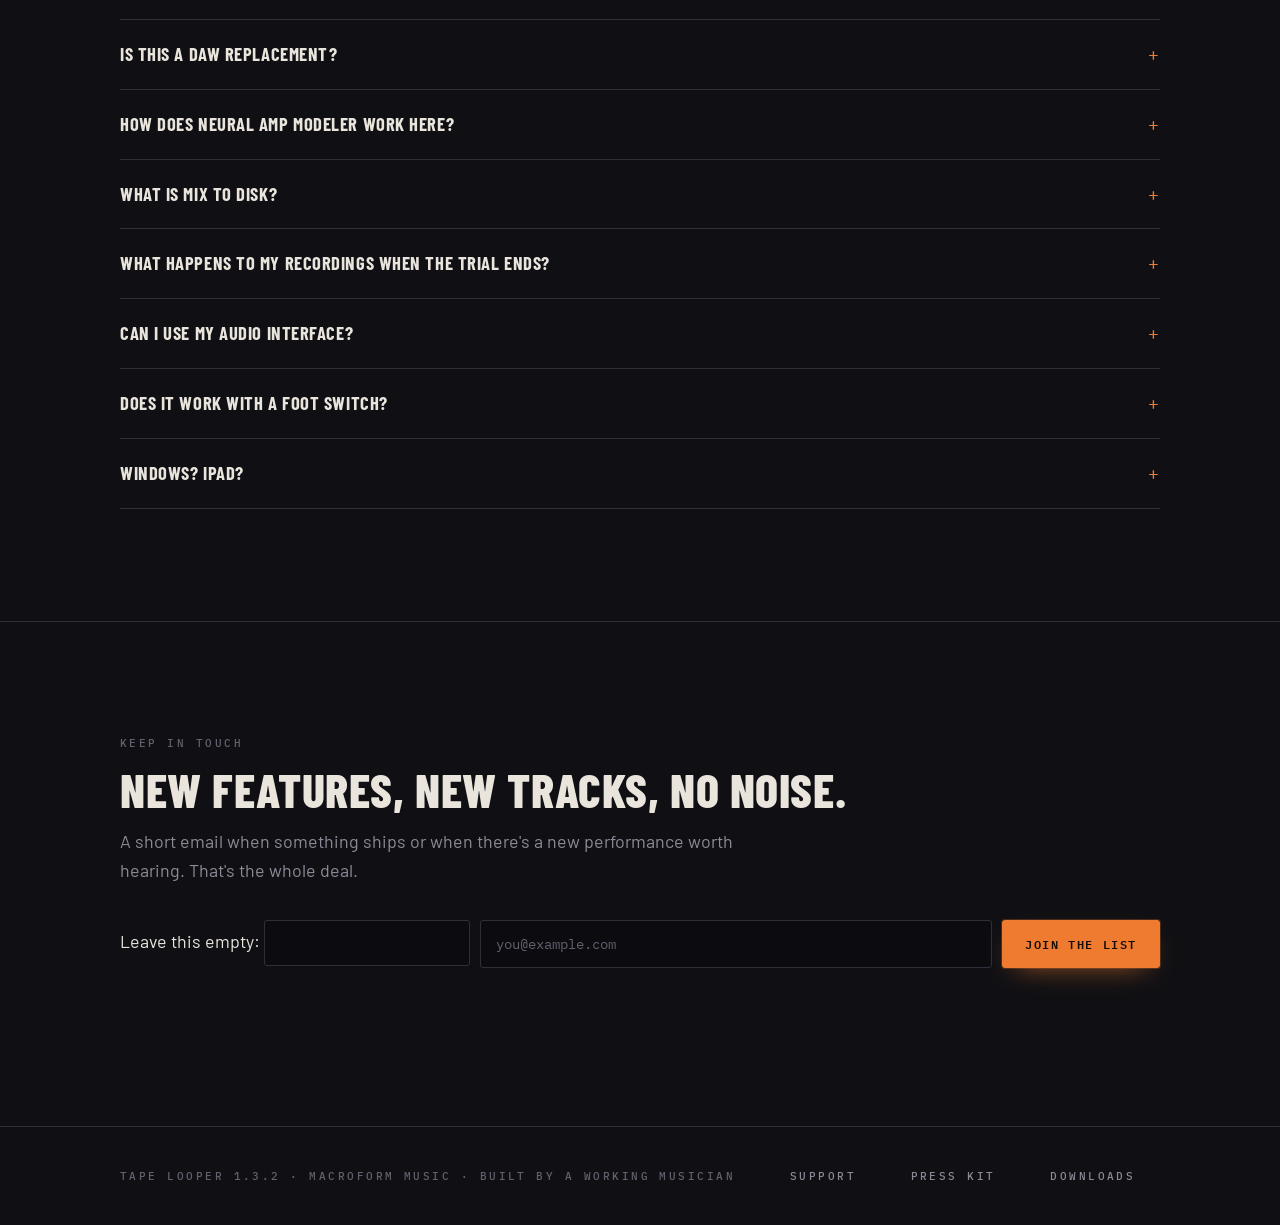
==== commit 76648e6e: "Ship 1.3.3 on the download page Co-Authored-By: Claude Opus 5.5 <noreply@anthropic.com>" ====
--- a/docs/index.html
+++ b/docs/index.html
@@ -37,7 +37,7 @@
       <a href="#updates" class="hide-sm">Updates</a>
       <a href="#console" class="hide-sm">Console</a>
       <a href="#price" class="price-link">Price</a>
-      <a class="btn btn-primary btn-sm" href="https://tapelooper.lemonsqueezy.com" data-buy>Buy $39</a>
+      <a class="btn btn-primary btn-sm" href="https://tapelooper.lemonsqueezy.com/checkout" data-buy>Buy $39</a>
     </nav>
   </div>
 </header>
@@ -48,12 +48,12 @@
 <section class="hero">
   <div class="wrap">
     <p class="legend">Macroform Music · macOS 14+ · Apple&nbsp;Silicon &amp; Intel</p>
-    <p class="chip" style="margin-top:16px"><span class="lit"></span>1.3.2 · LOOP / TAPE + locate</p>
+    <p class="chip" style="margin-top:16px"><span class="lit"></span>1.3.3 · Bigger, clearer console</p>
     <h1>From idea to eight-track loop in sixty seconds.</h1>
     <p class="sub">A tape-style live looper for Mac. Guitar through <strong>Neural Amp Modeler</strong>, printed to tape. Hit <strong>REC TO DISK</strong> and the mix is a 24-bit WAV of everything you heard. When you're done, <strong>the session is already a folder of files.</strong> No project format. No export step.</p>
     <div class="cta">
       <a class="btn btn-primary" href="https://github.com/koostix/tape-looper/releases/latest/download/TapeLooper.dmg" data-download><span class="lit"></span>Download free trial</a>
-      <a class="btn" href="https://tapelooper.lemonsqueezy.com" data-buy>Buy $39</a>
+      <a class="btn" href="https://tapelooper.lemonsqueezy.com/checkout" data-buy>Buy $39</a>
       <span class="fine">14 days, full app, no card</span>
     </div>
     <figure class="hero-banner">
@@ -173,6 +173,16 @@
   <div class="wrap stack" style="gap:18px">
     <p class="legend">Updates</p>
     <ul class="ship-log">
+      <li>
+        <a href="https://github.com/koostix/tape-looper/releases/tag/v1.3.3">
+          <span class="ver">1.3.3</span>
+          <span class="what">Bigger, clearer console</span>
+        </a>
+        <ul class="ship-notes">
+          <li>Full-size console, big transport with keys</li>
+          <li>Big count-in; the recording lane reads REC</li>
+        </ul>
+      </li>
       <li>
         <a href="https://github.com/koostix/tape-looper/releases/tag/v1.3.2">
           <span class="ver">1.3.2</span>
@@ -409,7 +419,7 @@
           <li><b>Mix to disk</b>. Hit REC TO DISK and the whole take is a 24-bit WAV, mutes and faders included.</li>
         </ul>
         <div class="cta" style="margin-top:0">
-          <a class="btn btn-primary" href="https://tapelooper.lemonsqueezy.com" data-buy>Buy Tape Looper</a>
+          <a class="btn btn-primary" href="https://tapelooper.lemonsqueezy.com/checkout" data-buy>Buy Tape Looper</a>
           <a class="btn" href="https://github.com/koostix/tape-looper/releases/latest/download/TapeLooper.dmg" data-download>Try it first</a>
         </div>
       </div>
